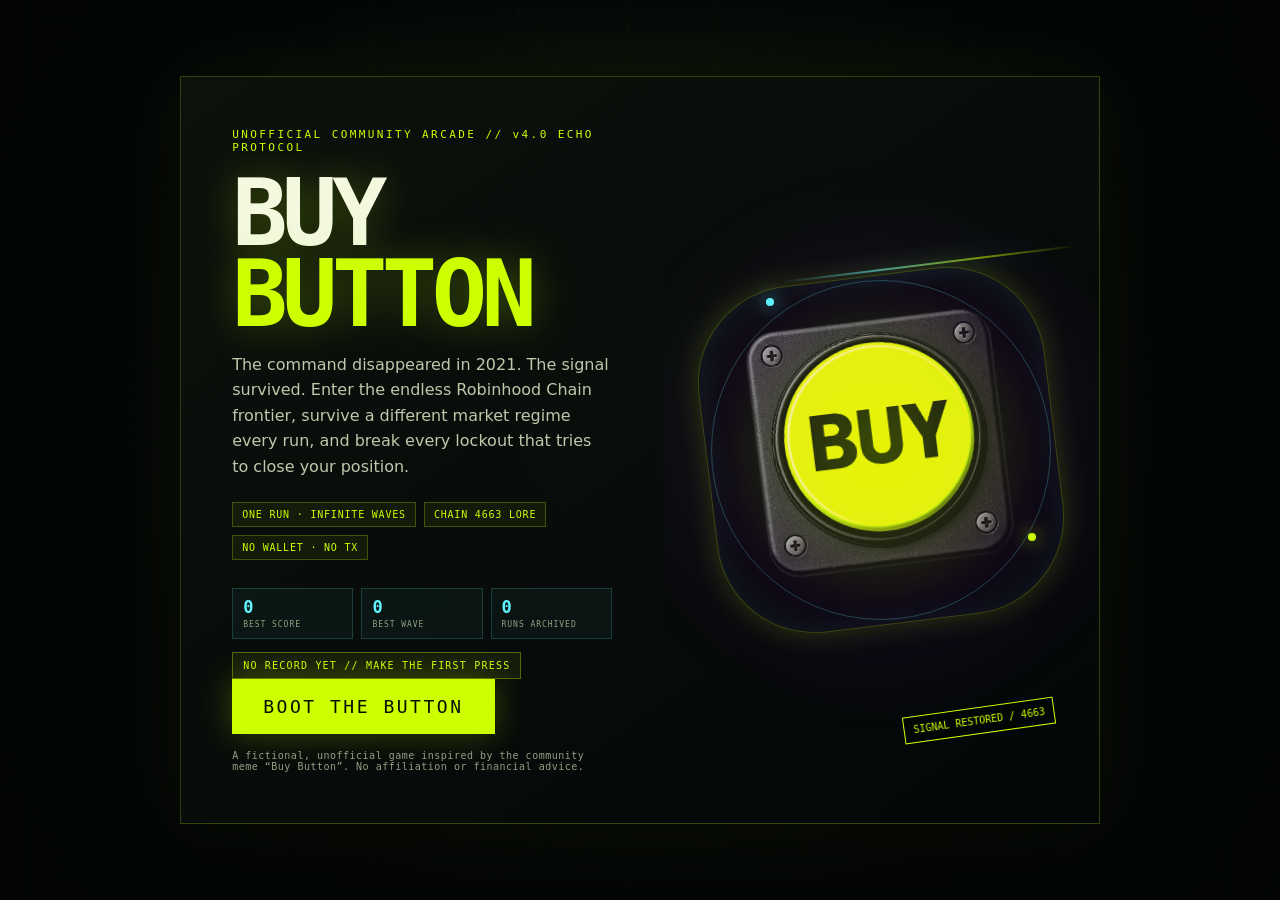
==== buy-button-v4.html @ 71e860ec "last" ====
<!doctype html>
<html lang="en">
<head>
  <meta charset="utf-8" />
  <meta name="viewport" content="width=device-width, initial-scale=1, maximum-scale=1, user-scalable=no, viewport-fit=cover" />
  <meta name="theme-color" content="#050607" />
  <meta name="description" content="BUY BUTTON // SIGNAL RUN — an unofficial browser arcade experience." />
  <meta property="og:title" content="BUY BUTTON // SIGNAL RUN" />
  <meta property="og:description" content="An unofficial neon arcade run through Chain 4663." />
  <meta property="og:image" content="./buy-button-hero.png" />
  <meta name="twitter:card" content="summary_large_image" />
  <link rel="icon" type="image/png" sizes="1024x1024" href="./buy-button-hero.png" />
  <link rel="apple-touch-icon" href="./buy-button-hero.png" />
  <title>BUY BUTTON // SIGNAL RUN v4</title>
  <style>
    :root {
      --acid: #ccff00;
      --acid-soft: #91b31b;
      --ink: #f3f8df;
      --muted: #91a083;
      --bg: #050607;
      --panel: rgba(9, 13, 11, .86);
      --line: rgba(204, 255, 0, .22);
      --hot: #ff426d;
      --cyan: #5ff4ff;
      --violet: #ad84ff;
    }
    * { box-sizing: border-box; }
    html, body { width: 100%; height: 100%; margin: 0; overflow: hidden; background: var(--bg); }
    html.unsupported, html.unsupported body { min-height: 100%; height: auto; overflow: auto; }
    body {
      color: var(--ink);
      font-family: ui-monospace, "Cascadia Mono", Consolas, monospace;
      touch-action: none;
      user-select: none;
      -webkit-user-select: none;
      -webkit-tap-highlight-color: transparent;
    }
    button { font: inherit; color: inherit; }
    canvas { position: fixed; inset: 0; width: 100%; height: 100%; display: block; }
    .layer { position: fixed; inset: 0; pointer-events: none; }
    .scanlines {
      z-index: 4;
      opacity: .11;
      background: repeating-linear-gradient(0deg, transparent 0 3px, rgba(255,255,255,.08) 4px, transparent 5px);
      mix-blend-mode: screen;
    }
    .vignette {
      z-index: 5;
      background: radial-gradient(circle at center, transparent 32%, rgba(0,0,0,.22) 70%, rgba(0,0,0,.74) 130%);
    }
    body.low-power .scanlines,
    body.low-power .vignette { display: none; }
    body.no-effects .scanlines { display: none; }

    #menu, #briefing, #gameover, #shop, #pause {
      position: fixed;
      inset: 0;
      z-index: 20;
      display: grid;
      place-items: center;
      padding: 24px;
      pointer-events: auto;
      background: radial-gradient(circle at 50% 44%, rgba(20,35,9,.18), rgba(3,5,6,.88) 66%);
      transition: opacity .26s ease, visibility .26s ease;
      overflow: auto;
      overscroll-behavior: contain;
      -webkit-overflow-scrolling: touch;
      scrollbar-width: thin;
    }
    #menu.hidden, #briefing.hidden, #gameover.hidden, #shop.hidden, #pause.hidden {
      opacity: 0;
      visibility: hidden;
      pointer-events: none;
    }
    .menu-card, .briefing-card, .gameover-card, .shop-card, .pause-card, .easter-card, .levelup-card {
      width: min(920px, 100%);
      border: 1px solid var(--line);
      background: linear-gradient(145deg, rgba(12,18,12,.94), rgba(4,7,8,.91));
      box-shadow: 0 30px 100px rgba(0,0,0,.62), 0 0 80px rgba(204,255,0,.08);
      background: linear-gradient(145deg, rgba(12,18,12,.97), rgba(4,7,8,.96));
      -webkit-backdrop-filter: blur(18px);
      backdrop-filter: blur(18px);
      touch-action: pan-y;
      overscroll-behavior: contain;
      -webkit-overflow-scrolling: touch;
    }
    .menu-card { min-height: 0; min-height: min(690px, 92vh); max-height: 92vh; display: grid; grid-template-columns: 1.05fr .95fr; align-items: center; overflow: auto; scrollbar-width: thin; }
    .menu-copy { padding: clamp(28px, 4vw, 54px); position: relative; z-index: 1; }
    .eyebrow { color: var(--acid); font-size: 11px; letter-spacing: .22em; }
    .menu-copy h1 {
      margin: 20px 0 12px;
      font-size: clamp(42px, 8vw, 92px);
      line-height: .88;
      letter-spacing: -.06em;
      text-shadow: 0 0 42px rgba(204,255,0,.28);
    }
    .menu-copy h1 span { color: var(--acid); }
    .menu-copy p { max-width: 530px; color: #bdc9ab; font-family: system-ui, sans-serif; line-height: 1.6; }
    .menu-meta { display: flex; flex-wrap: wrap; gap: 8px; margin: 22px 0 28px; }
    .chip { border: 1px solid rgba(204,255,0,.25); color: var(--acid); background: rgba(204,255,0,.06); padding: 6px 9px; font-size: 10px; letter-spacing: .08em; }
    .main-btn, .ghost-btn, .danger-btn, .upgrade-btn {
      appearance: none;
      border: 1px solid var(--acid);
      background: var(--acid);
      color: #071000;
      padding: 13px 20px;
      cursor: pointer;
      letter-spacing: .14em;
      text-transform: uppercase;
      transition: transform .15s ease, filter .15s ease, box-shadow .15s ease;
    }
    .main-btn { font-size: 18px; padding: 16px 30px; box-shadow: 0 0 32px rgba(204,255,0,.25); }
    .main-btn:hover, .upgrade-btn:hover { transform: translateY(-2px); filter: brightness(1.1); box-shadow: 0 0 40px rgba(204,255,0,.35); }
    .ghost-btn { color: var(--acid); background: transparent; }
    .ghost-btn:hover { background: rgba(204,255,0,.09); }
    .danger-btn { color: #150006; border-color: var(--hot); background: var(--hot); }
    .fineprint { margin-top: 16px; font-size: 10px; color: var(--muted); letter-spacing: .05em; }
    .record-strip {
      display: grid;
      grid-template-columns: repeat(3, minmax(0, 1fr));
      gap: 8px;
      margin: 18px 0 0;
      max-width: 560px;
    }
    .record-cell {
      border: 1px solid rgba(95,244,255,.18);
      background: rgba(95,244,255,.045);
      padding: 9px 10px;
      min-width: 0;
    }
    .record-cell b { display: block; color: var(--cyan); font-size: 17px; line-height: 1.1; }
    .record-cell span { display: block; color: var(--muted); font-size: 8px; letter-spacing: .12em; margin-top: 4px; }
    .record-badge {
      display: inline-flex;
      align-items: center;
      gap: 7px;
      margin-top: 13px;
      padding: 7px 10px;
      border: 1px solid rgba(204,255,0,.34);
      color: var(--acid);
      background: rgba(204,255,0,.07);
      font-size: 10px;
      letter-spacing: .12em;
    }
    .easter-archive-btn {
      display: none;
      margin-top: 12px;
      border-color: rgba(95,244,255,.58);
      color: var(--cyan);
      background: rgba(95,244,255,.055);
      box-shadow: 0 0 22px rgba(95,244,255,.09);
    }
    .easter-archive-btn.show { display: inline-flex; }
    .easter-archive-btn:hover { border-color: var(--acid); color: var(--acid); background: rgba(204,255,0,.08); }
    .menu-art { position: relative; min-height: 100%; display: grid; place-items: center; overflow: hidden; }
    .menu-art::before {
      content: "";
      position: absolute;
      width: 560px; height: 560px; border-radius: 50%;
      background: radial-gradient(circle, rgba(204,255,0,.26), rgba(87,11,126,.12) 40%, transparent 70%);
      filter: blur(8px);
      animation: breathe 4s ease-in-out infinite alternate;
    }
    .menu-art img {
      position: relative;
      width: min(78%, 430px);
      opacity: .94;
      mix-blend-mode: screen;
      filter: saturate(1.25) contrast(1.12) drop-shadow(0 30px 50px rgba(0,0,0,.8));
      transform: translate3d(var(--mx, 0px), var(--my, 0px), 0) rotateX(var(--rx, 0deg)) rotateY(var(--ry, 0deg)) rotate(-7deg);
      animation: float 5s ease-in-out infinite;
      will-change: transform, filter;
    }
    .menu-art::after {
      content: "";
      position: absolute;
      width: min(78%, 430px);
      aspect-ratio: 1;
      border-radius: 28%;
      border: 1px solid rgba(204,255,0,.24);
      box-shadow: 0 0 28px rgba(204,255,0,.18), inset 0 0 32px rgba(95,244,255,.08);
      transform: rotate(-7deg) scale(1.02);
      animation: platePulse 3.8s ease-in-out infinite;
      pointer-events: none;
    }
    .menu-art.image-fallback img { display: none; }
    .menu-art.image-fallback::before {
      content: "BUY";
      display: grid;
      place-items: center;
      width: min(58%, 320px);
      height: min(58%, 320px);
      border: 12px solid #171b17;
      border-radius: 50%;
      background: var(--acid);
      color: #071000;
      font: 900 clamp(34px, 7vw, 76px)/1 ui-monospace, monospace;
      letter-spacing: -.08em;
      text-shadow: none;
      box-shadow: 0 0 0 9px #050607, 0 0 0 11px rgba(95,244,255,.42), 0 24px 50px rgba(0,0,0,.7), 0 0 56px rgba(204,255,0,.32);
      z-index: 1;
    }
    .art-scan {
      position: absolute;
      width: min(92%, 500px);
      height: 2px;
      background: linear-gradient(90deg, transparent, rgba(95,244,255,0), rgba(95,244,255,.9), rgba(204,255,0,.85), transparent);
      filter: blur(.2px) drop-shadow(0 0 12px rgba(95,244,255,.8));
      opacity: .65;
      transform: translateY(-180px) rotate(-7deg);
      animation: scanSweep 4.8s ease-in-out infinite;
      pointer-events: none;
    }
    .orbit { position: absolute; width: 78%; aspect-ratio: 1; border: 1px solid rgba(95,244,255,.24); border-radius: 50%; animation: spin 18s linear infinite; }
    .orbit::before, .orbit::after { content: ""; position: absolute; width: 8px; height: 8px; border-radius: 50%; background: var(--cyan); box-shadow: 0 0 18px var(--cyan); }
    .orbit::before { top: 5%; left: 16%; } .orbit::after { right: 4%; bottom: 23%; background: var(--acid); box-shadow: 0 0 18px var(--acid); }
    .art-stamp { position: absolute; bottom: 12%; right: 10%; border: 1px solid var(--acid); color: var(--acid); padding: 7px 9px; font-size: 10px; transform: rotate(-8deg); background: rgba(2,5,4,.82); }

    .briefing-card, .gameover-card, .pause-card { width: min(670px, 100%); padding: clamp(26px, 5vw, 54px); }
    .briefing-card h2, .gameover-card h2, .shop-card h2, .pause-card h2 { margin: 12px 0 14px; font-size: clamp(27px, 5vw, 52px); line-height: 1; }
    .briefing-card p, .gameover-card p { color: #c2cdb4; font-family: system-ui, sans-serif; line-height: 1.65; }
    .briefing-log { border-left: 2px solid var(--acid); padding: 12px 16px; margin: 22px 0; color: #e8f8c6; background: rgba(204,255,0,.045); font-size: 13px; line-height: 1.7; }
    .briefing-actions { display: flex; gap: 10px; flex-wrap: wrap; margin-top: 24px; }

    #ui { z-index: 10; pointer-events: none; display: none; }
    #ui.show { display: block; }
    .top-hud { position: absolute; inset: 16px 18px auto; display: grid; grid-template-columns: 1fr auto 1fr; align-items: start; gap: 14px; }
    .hud-box { border: 1px solid rgba(204,255,0,.2); background: rgba(4,8,7,.78); padding: 10px 12px; -webkit-backdrop-filter: blur(10px); backdrop-filter: blur(10px); }
    .hud-left { min-width: 190px; }
    .hud-label { color: var(--muted); font-size: 9px; letter-spacing: .16em; }
    .hud-value { color: var(--acid); font-size: 16px; margin-top: 3px; }
    .health-track, .energy-track { height: 7px; margin-top: 7px; background: rgba(255,255,255,.08); overflow: hidden; }
    .health-fill { height: 100%; background: linear-gradient(90deg, var(--hot), var(--acid)); box-shadow: 0 0 14px var(--acid); transition: width .15s ease; }
    .energy-fill { height: 100%; background: linear-gradient(90deg, var(--violet), var(--cyan)); box-shadow: 0 0 14px var(--cyan); transition: width .15s ease; }
    .wave-box { text-align: center; min-width: 190px; }
    .wave-num { color: var(--acid); font-size: 26px; line-height: 1; }
    .wave-name { color: #c4d1b4; font-size: 9px; letter-spacing: .12em; margin-top: 5px; }
    .run-mutator { color: var(--cyan); font-size: 8px; letter-spacing: .12em; margin-top: 7px; min-height: 12px; }
    .boss-hud {
      position: absolute;
      left: 50%;
      top: 104px;
      transform: translateX(-50%);
      width: min(620px, 72vw);
      display: none;
      padding: 8px 12px;
      border: 1px solid rgba(255,66,109,.45);
      background: rgba(20,4,10,.72);
      box-shadow: 0 0 28px rgba(255,66,109,.16);
    }
    .boss-hud.show { display: block; }
    .boss-hud-line { display: flex; justify-content: space-between; gap: 12px; color: #ffd7df; font-size: 10px; letter-spacing: .12em; }
    .boss-hud-name { color: var(--hot); }
    .boss-track { height: 9px; margin-top: 6px; background: rgba(255,255,255,.1); overflow: hidden; }
    .boss-fill { height: 100%; width: 100%; background: linear-gradient(90deg, #ff426d, #ffb35f); box-shadow: 0 0 15px rgba(255,66,109,.7); transition: width .12s ease; }
    .hud-right { justify-self: end; min-width: 150px; text-align: left; direction: ltr; }
    .hud-right .hud-value { color: var(--cyan); }
    .bottom-hud { position: absolute; left: 18px; right: 18px; bottom: 16px; display: grid; grid-template-columns: minmax(0,1fr) auto auto minmax(0,1fr); gap: 10px; align-items: end; }
    .weapon-bar { display: flex; gap: 8px; flex-wrap: wrap; pointer-events: auto; }
    .weapon-btn, .ability-btn { min-width: 106px; padding: 9px 10px; border: 1px solid rgba(204,255,0,.23); background: rgba(4,8,7,.78); color: #c3d0b3; cursor: pointer; text-align: left; }
    .weapon-btn.active { border-color: var(--acid); color: var(--acid); box-shadow: 0 0 18px rgba(204,255,0,.14); }
    .weapon-btn small, .ability-btn small { display: block; margin-top: 4px; color: var(--muted); font-size: 9px; }
    .weapon-btn.active small { color: #d4eaa4; }
    .center-readout { text-align: center; min-width: 190px; }
    .combo { color: var(--hot); font-size: 15px; letter-spacing: .1em; min-height: 22px; }
    .objective { color: var(--muted); font-size: 10px; letter-spacing: .08em; }
    .ability-bar { display: flex; gap: 8px; justify-content: flex-end; pointer-events: auto; }
    .ability-btn { min-width: 120px; color: var(--cyan); border-color: rgba(95,244,255,.25); }
    .ability-btn.ready { box-shadow: 0 0 18px rgba(95,244,255,.16); }
    .ability-btn.cooling { opacity: .53; }
    .toast { position: absolute; left: 50%; top: 25%; transform: translateX(-50%); color: var(--acid); font-size: 14px; letter-spacing: .12em; text-shadow: 0 0 16px var(--acid); opacity: 0; transition: opacity .2s, transform .2s; white-space: nowrap; }
    .toast.show { opacity: 1; transform: translate(-50%, -8px); }
    .story-banner { position: absolute; left: 50%; bottom: 28%; transform: translateX(-50%); width: min(720px, 88vw); text-align: center; pointer-events: none; opacity: 0; transition: opacity .35s ease; }
    .story-banner.show { opacity: 1; }
    .story-banner .line { display: inline-block; padding: 8px 14px; border: 1px solid rgba(204,255,0,.28); background: rgba(3,7,6,.78); color: #e6f6c4; font-size: 12px; line-height: 1.5; }
    .combat-readout { color: var(--cyan); font-size: 9px; letter-spacing: .08em; min-height: 14px; }
    .egg-power-readout { color: #fff7c2; font-size: 8px; letter-spacing: .08em; min-height: 12px; text-shadow: 0 0 12px rgba(255,247,194,.35); }
    .egg-power-btn { display: none; margin: 5px auto 0; min-width: 150px; padding: 6px 9px; font-size: 9px; }
    .egg-power-btn.show { display: inline-block; pointer-events: auto; }

    .shop-card { width: min(1120px, 100%); max-height: min(92vh, 900px); overflow: auto; padding: clamp(24px, 5vw, 44px); }
    .shop-head { display: flex; justify-content: space-between; align-items: end; gap: 14px; margin-bottom: 22px; }
    .shop-head p { max-width: 480px; margin: 0; color: var(--muted); font-family: system-ui, sans-serif; font-size: 13px; }
    .shop-coins { color: var(--acid); font-size: 18px; white-space: nowrap; }
    .upgrade-grid { display: grid; grid-template-columns: repeat(4, 1fr); gap: 12px; }
    .weapon-lab-head { margin: 28px 0 12px; color: var(--cyan); font-size: 11px; letter-spacing: .16em; }
    .weapon-upgrade-grid { grid-template-columns: repeat(4, 1fr); }
    .weapon-upgrade-grid .upgrade-card { min-height: 205px; }
    .weapon-upgrade-grid .upgrade-card.is-equipped { border-color: rgba(204,255,0,.62); box-shadow: 0 0 24px rgba(204,255,0,.1); }
    .upgrade-card { display: flex; flex-direction: column; min-height: 235px; padding: 17px; border: 1px solid rgba(204,255,0,.18); background: linear-gradient(145deg, rgba(204,255,0,.06), rgba(95,244,255,.025)); position: relative; overflow: hidden; }
    .upgrade-card::after { content: ""; position: absolute; inset: auto -28px -46px auto; width: 120px; height: 120px; border: 1px solid rgba(95,244,255,.16); border-radius: 50%; box-shadow: 0 0 28px rgba(95,244,255,.08); pointer-events: none; }
    .upgrade-card h3 { margin: 8px 0 5px; font-size: 16px; color: var(--acid); }
    .upgrade-card p { flex: 1; margin: 0 0 16px; color: #b8c8b0; font-family: system-ui, sans-serif; font-size: 12px; line-height: 1.5; }
    .upgrade-btn { width: 100%; padding: 10px; font-size: 11px; }
    .upgrade-btn[disabled] { opacity: .35; cursor: not-allowed; filter: grayscale(1); }
    .upgrade-topline { display: flex; align-items: center; justify-content: space-between; gap: 8px; }
    .upgrade-level { color: var(--cyan); font-size: 9px; letter-spacing: .1em; }
    .upgrade-meter { height: 4px; margin: 5px 0 10px; background: rgba(255,255,255,.08); }
    .upgrade-meter i { display: block; height: 100%; background: linear-gradient(90deg, var(--cyan), var(--acid)); box-shadow: 0 0 10px rgba(204,255,0,.45); }
    .shop-actions { display: flex; justify-content: space-between; align-items: center; gap: 12px; margin-top: 18px; }
    .shop-actions .main-btn { font-size: 12px; padding: 12px 18px; }
    .shop-foot { margin-top: 18px; color: var(--muted); font-size: 10px; line-height: 1.5; }
    .gameover-card { text-align: center; }
    .gameover-card h2 { color: var(--hot); text-shadow: 0 0 25px rgba(255,66,109,.5); }
    .run-stats { display: grid; grid-template-columns: repeat(4, 1fr); gap: 8px; margin: 22px 0; }
    .run-stat { border: 1px solid rgba(255,255,255,.1); padding: 12px 8px; background: rgba(255,255,255,.025); }
    .run-stat b { display: block; color: var(--acid); font-size: 24px; }
    .run-stat span { color: var(--muted); font-size: 9px; letter-spacing: .1em; }
    .new-record { color: var(--acid); font-size: 13px; letter-spacing: .14em; min-height: 20px; text-shadow: 0 0 18px rgba(204,255,0,.7); }
    .previous-record { color: var(--muted); font-size: 10px; margin-top: 8px; }
    #levelup { position: fixed; inset: 0; z-index: 25; display: grid; place-items: center; padding: 24px; pointer-events: auto; background: radial-gradient(circle at 50% 44%, rgba(35,58,10,.38), rgba(3,5,6,.9) 70%); transition: opacity .2s ease, visibility .2s ease; overflow: auto; overscroll-behavior: contain; -webkit-overflow-scrolling: touch; scrollbar-width: thin; }
    #levelup.hidden { opacity: 0; visibility: hidden; pointer-events: none; }
    .levelup-card { width: min(940px, 100%); padding: clamp(24px, 5vw, 46px); border: 1px solid rgba(204,255,0,.42); background: linear-gradient(145deg, rgba(12,20,10,.97), rgba(4,7,8,.96)); box-shadow: 0 0 80px rgba(204,255,0,.16), 0 30px 100px rgba(0,0,0,.72); }
    .levelup-card h2 { margin: 10px 0 6px; font-size: clamp(28px, 5vw, 52px); line-height: 1; color: var(--acid); }
    .levelup-card p { margin: 0; color: #c8d7bd; font-family: system-ui, sans-serif; }
    .levelup-grid { display: grid; grid-template-columns: repeat(3, 1fr); gap: 12px; margin-top: 22px; }
    .level-choice { min-height: 190px; padding: 16px; border: 1px solid rgba(95,244,255,.28); background: rgba(95,244,255,.05); text-align: left; cursor: pointer; transition: transform .15s ease, border-color .15s ease, background .15s ease; }
    .level-choice:hover, .level-choice:focus-visible { transform: translateY(-4px); border-color: var(--acid); background: rgba(204,255,0,.1); outline: none; }
    .level-choice b { display: block; color: var(--cyan); font-size: 18px; margin: 8px 0 6px; }
    .level-choice span { display: block; color: #c3d1bc; font-family: system-ui, sans-serif; font-size: 12px; line-height: 1.5; }
    .level-choice small { color: var(--acid-soft); font-size: 9px; letter-spacing: .1em; }
    .run-progress { color: var(--cyan); font-size: 10px; letter-spacing: .1em; margin-top: 11px; }
    .hud-toggle { justify-self: center; pointer-events: auto; min-width: 112px; padding: 8px 10px; border: 1px solid rgba(95,244,255,.25); background: rgba(4,8,7,.78); color: var(--cyan); cursor: pointer; font-size: 10px; letter-spacing: .08em; }
    .hud-toggle.on { border-color: var(--acid); color: var(--acid); box-shadow: 0 0 18px rgba(204,255,0,.14); }
    .pause-card { width: min(760px, 100%); max-height: min(92vh, 900px); overflow: auto; text-align: center; }
    .pause-card p { color: var(--muted); font-family: system-ui, sans-serif; }
    .pause-actions { display: flex; justify-content: center; gap: 10px; flex-wrap: wrap; margin-top: 18px; }
    .settings-panel {
      margin-top: 22px;
      padding: 16px;
      border: 1px solid rgba(95,244,255,.2);
      background: rgba(95,244,255,.035);
      text-align: left;
    }
    .settings-head { display: flex; justify-content: space-between; align-items: center; gap: 12px; margin-bottom: 10px; }
    .settings-head b { color: var(--cyan); font-size: 11px; letter-spacing: .14em; }
    .settings-head span { color: var(--muted); font-size: 9px; letter-spacing: .08em; }
    .settings-grid { display: grid; grid-template-columns: repeat(2, minmax(0, 1fr)); gap: 9px 12px; }
    .setting-row {
      display: grid;
      grid-template-columns: minmax(0,1fr) auto;
      align-items: center;
      gap: 10px;
      min-height: 42px;
      padding: 9px 10px;
      border: 1px solid rgba(255,255,255,.08);
      background: rgba(3,7,6,.48);
    }
    .setting-copy { min-width: 0; }
    .setting-copy b { display: block; color: #dce9ce; font-size: 10px; letter-spacing: .08em; }
    .setting-copy span { display: block; margin-top: 4px; color: var(--muted); font: 10px/1.35 system-ui, sans-serif; }
    .setting-control { display: flex; align-items: center; gap: 7px; color: var(--acid); font-size: 10px; white-space: nowrap; }
    .setting-control input[type="range"] { width: 118px; accent-color: var(--acid); }
    .setting-control input[type="checkbox"] { width: 18px; height: 18px; accent-color: var(--acid); }
    .setting-control output { min-width: 36px; text-align: right; color: var(--cyan); }
    .settings-note { margin-top: 12px; color: var(--muted); font-size: 9px; line-height: 1.5; }
    .pause-card .main-btn { margin-top: 18px; }
    .lock-status {
      position: absolute;
      left: 50%;
      top: 102px;
      transform: translateX(-50%);
      padding: 6px 10px;
      border: 1px solid rgba(204,255,0,.2);
      background: rgba(2,5,4,.72);
      color: var(--acid);
      font-size: 9px;
      letter-spacing: .12em;
      pointer-events: auto;
      cursor: pointer;
      font: inherit;
      transition: border-color .15s ease, background .15s ease, transform .15s ease;
    }
    .lock-status:hover, .lock-status:focus-visible { background: rgba(204,255,0,.1); transform: translateX(-50%) translateY(-2px); outline: none; }
    .pause-hud-btn {
      position: absolute;
      top: 104px;
      right: 18px;
      z-index: 2;
      min-width: 42px;
      height: 34px;
      border: 1px solid rgba(95,244,255,.28);
      background: rgba(4,8,7,.78);
      color: var(--cyan);
      cursor: pointer;
      font-weight: 900;
      letter-spacing: .12em;
      pointer-events: auto;
    }
    .pause-hud-btn:hover, .pause-hud-btn:focus-visible { border-color: var(--acid); color: var(--acid); outline: none; }
    .combat-flash {
      position: absolute;
      left: 50%;
      top: 19%;
      transform: translate(-50%, -50%) scale(.92);
      color: #fff7c2;
      font-size: clamp(18px, 3vw, 30px);
      font-weight: 900;
      letter-spacing: .16em;
      text-shadow: 0 0 18px var(--acid), 0 0 38px var(--hot);
      opacity: 0;
      pointer-events: none;
      transition: opacity .12s ease, transform .18s ease;
      white-space: nowrap;
    }
    .combat-flash.show { opacity: 1; transform: translate(-50%, -50%) scale(1); }

    #easterEggs {
      position: fixed;
      inset: 0;
      z-index: 32;
      display: grid;
      place-items: center;
      padding: 24px;
      pointer-events: auto;
      background: radial-gradient(circle at 50% 42%, rgba(10,42,48,.32), rgba(2,5,6,.94) 72%);
      transition: opacity .22s ease, visibility .22s ease;
      overflow: auto;
      overscroll-behavior: contain;
      -webkit-overflow-scrolling: touch;
      scrollbar-width: thin;
    }
    #easterEggs.hidden { opacity: 0; visibility: hidden; pointer-events: none; }
    .easter-card {
      width: min(980px, 100%);
      max-height: min(92vh, 820px);
      overflow: auto;
      padding: clamp(24px, 5vw, 44px);
      border: 1px solid rgba(95,244,255,.32);
      background: linear-gradient(145deg, rgba(7,20,20,.97), rgba(3,7,8,.96));
      box-shadow: 0 0 90px rgba(95,244,255,.12), 0 30px 100px rgba(0,0,0,.78);
    }
    .easter-head {
      display: flex;
      align-items: end;
      justify-content: space-between;
      gap: 16px;
      margin-bottom: 22px;
    }
    .easter-head h2 { margin: 9px 0 7px; color: var(--cyan); font-size: clamp(27px, 5vw, 52px); line-height: .95; }
    .easter-head p { max-width: 610px; margin: 0; color: #c1d3cf; font-family: system-ui, sans-serif; line-height: 1.55; }
    .easter-count { color: var(--acid); font-size: 13px; letter-spacing: .14em; white-space: nowrap; }
    .easter-grid { display: grid; grid-template-columns: repeat(4, minmax(0, 1fr)); gap: 11px; }
    .egg-entry {
      min-height: 190px;
      padding: 14px;
      border: 1px solid rgba(95,244,255,.2);
      background: linear-gradient(145deg, rgba(95,244,255,.055), rgba(3,8,8,.72));
      position: relative;
      overflow: hidden;
    }
    .egg-entry::after {
      content: "";
      position: absolute;
      width: 92px;
      height: 92px;
      right: -35px;
      bottom: -42px;
      border: 1px solid currentColor;
      border-radius: 50%;
      opacity: .18;
    }
    .egg-entry.found { border-color: rgba(204,255,0,.42); box-shadow: 0 0 24px rgba(204,255,0,.1); }
    .egg-entry.locked { filter: saturate(.45); opacity: .66; }
    .egg-topline { display: flex; align-items: center; justify-content: space-between; gap: 8px; }
    .egg-glyph {
      display: grid;
      place-items: center;
      width: 30px;
      height: 30px;
      border: 1px solid currentColor;
      color: var(--egg-color, var(--cyan));
      font-size: 9px;
      font-weight: 900;
      transform: rotate(45deg);
      box-shadow: 0 0 14px rgba(95,244,255,.14);
    }
    .egg-glyph span { transform: rotate(-45deg); }
    .egg-status { color: var(--egg-color, var(--acid)); font-size: 8px; letter-spacing: .12em; }
    .egg-entry h3 { margin: 17px 0 6px; color: var(--egg-color, var(--cyan)); font-size: 13px; letter-spacing: .06em; }
    .egg-entry p { min-height: 52px; margin: 0; color: #b8c9c3; font: 11px/1.45 system-ui, sans-serif; }
    .egg-clue { display: block; margin-top: 13px; color: var(--muted); font-size: 9px; line-height: 1.4; letter-spacing: .04em; }
    .easter-foot { display: flex; justify-content: space-between; align-items: center; gap: 12px; margin-top: 20px; color: var(--muted); font-size: 9px; line-height: 1.45; }
    .easter-foot span { max-width: 680px; }

    #mobile { position: absolute; inset: 0; pointer-events: none; }
    #stick, #stick-knob { position: absolute; display: none; border-radius: 50%; pointer-events: none; }
    #stick { width: 128px; height: 128px; border: 1px solid rgba(204,255,0,.3); background: rgba(204,255,0,.05); }
    #stick-knob { width: 52px; height: 52px; background: rgba(204,255,0,.75); box-shadow: 0 0 18px var(--acid); }
    .mobile-hint { display: none; }
    .support-notice {
      position: fixed;
      inset: 0;
      z-index: 100;
      display: grid;
      place-items: center;
      padding: 24px;
      background: #050607;
      color: var(--ink);
      text-align: center;
      font-family: system-ui, sans-serif;
    }
    .support-notice.hidden { display: none; }
    .support-notice-card {
      width: min(620px, 100%);
      padding: 30px;
      border: 1px solid rgba(204,255,0,.35);
      background: linear-gradient(145deg, rgba(12,18,12,.98), rgba(4,7,8,.98));
      box-shadow: 0 24px 80px rgba(0,0,0,.7);
    }
    .support-notice-card h1 { margin: 0 0 12px; color: var(--acid); font: 800 clamp(22px, 4vw, 38px)/1.1 ui-monospace, monospace; letter-spacing: .04em; }
    .support-notice-card p { margin: 0; color: #c5d2bd; line-height: 1.6; }
    .orientation-prompt {
      position: fixed;
      inset: 0;
      z-index: 80;
      display: none;
      place-items: center;
      padding: 18px;
      background:
        radial-gradient(circle at 50% 42%, rgba(24, 46, 12, .28), rgba(3, 5, 6, .96) 72%),
        rgba(3, 5, 6, .92);
      color: var(--ink);
      text-align: center;
      pointer-events: auto;
      touch-action: manipulation;
    }
    .orientation-prompt.show { display: grid; }
    .orientation-card {
      width: min(430px, 100%);
      padding: clamp(22px, 7vw, 38px);
      border: 1px solid rgba(204,255,0,.42);
      background: linear-gradient(145deg, rgba(12,18,12,.98), rgba(4,7,8,.98));
      box-shadow: 0 24px 90px rgba(0,0,0,.76), 0 0 48px rgba(204,255,0,.11);
    }
    .orientation-icon {
      width: 74px;
      height: 48px;
      margin: 0 auto 20px;
      border: 2px solid var(--acid);
      border-radius: 8px;
      color: var(--acid);
      display: grid;
      place-items: center;
      font-size: 22px;
      line-height: 1;
      box-shadow: 0 0 24px rgba(204,255,0,.18);
      animation: orientationPulse 1.35s ease-in-out infinite alternate;
    }
    .orientation-card h2 {
      margin: 10px 0 10px;
      color: var(--acid);
      font-size: clamp(24px, 8vw, 42px);
      letter-spacing: .04em;
      line-height: .95;
    }
    .orientation-card p {
      margin: 0 auto 22px;
      max-width: 34em;
      color: #c5d2bd;
      font: 14px/1.55 system-ui, sans-serif;
    }
    .orientation-card .main-btn {
      max-width: 100%;
      font-size: 12px;
      padding: 13px 15px;
    }
    @keyframes orientationPulse {
      from { transform: rotate(0deg) scale(.94); opacity: .72; }
      to { transform: rotate(90deg) scale(1.04); opacity: 1; }
    }
    @media (min-width: 901px) {
      .orientation-prompt { display: none !important; }
    }
    @media (orientation: landscape) {
      .orientation-prompt.show { display: none; }
    }
    @supports (color: color-mix(in srgb, red, transparent)) {
      .egg-entry.found { border-color: color-mix(in srgb, var(--egg-color, var(--acid)) 58%, transparent); box-shadow: 0 0 24px color-mix(in srgb, var(--egg-color, var(--acid)) 14%, transparent); }
      .egg-glyph { box-shadow: 0 0 14px color-mix(in srgb, var(--egg-color, var(--cyan)) 28%, transparent); }
    }
    @supports (height: 100dvh) {
      #menu, #briefing, #gameover, #shop, #pause, #easterEggs, #levelup { min-height: 100dvh; }
    }

    @keyframes pulse { from { opacity: .65; } to { opacity: 1; } }
    @keyframes breathe { from { transform: scale(.9); opacity: .72; } to { transform: scale(1.1); opacity: 1; } }
    @keyframes float {
      0%,100% { transform: translate3d(var(--mx, 0px), var(--my, 0px), 0) rotateX(var(--rx, 0deg)) rotateY(var(--ry, 0deg)) rotate(-7deg) translateY(0); }
      50% { transform: translate3d(var(--mx, 0px), calc(var(--my, 0px) - 11px), 0) rotateX(var(--rx, 0deg)) rotateY(var(--ry, 0deg)) rotate(-4deg); }
    }
    @keyframes spin { to { transform: rotate(360deg); } }
    @keyframes platePulse { 0%,100% { opacity: .34; transform: rotate(-7deg) scale(1.01); } 50% { opacity: .78; transform: rotate(-5deg) scale(1.055); } }
    @keyframes scanSweep { 0%,100% { opacity: 0; transform: translateY(-180px) rotate(-7deg); } 18%,58% { opacity: .72; } 76% { opacity: 0; transform: translateY(180px) rotate(-7deg); } }
    @media (max-width: 820px), (pointer: coarse) and (max-height: 600px), (max-width: 900px) and (max-height: 600px) {
      .menu-card { grid-template-columns: 1fr; min-height: auto; }
      .menu-art { min-height: 250px; order: -1; }
      .menu-copy { padding-top: 22px; }
      .menu-art img { width: min(58%, 260px); }
      .top-hud { grid-template-columns: 1fr auto; }
      .wave-box { justify-self: end; }
      .hud-right { display: none; }
       .bottom-hud { grid-template-columns: 1fr; gap: 7px; }
      .center-readout { order: -1; min-width: 0; }
      .weapon-bar, .ability-bar { justify-content: center; }
      .weapon-btn, .ability-btn { min-width: 0; flex: 1 1 29%; }
      .upgrade-grid { grid-template-columns: repeat(2, 1fr); }
       .weapon-upgrade-grid { grid-template-columns: repeat(2, 1fr); }
       .upgrade-card { min-height: 150px; }
       .levelup-grid { grid-template-columns: 1fr; }
      .record-strip { grid-template-columns: 1fr; }
      .settings-grid { grid-template-columns: 1fr; }
       .easter-grid { grid-template-columns: repeat(2, minmax(0, 1fr)); }
       .mobile-hint { display: block; color: var(--muted); font-size: 10px; margin-top: 10px; }
       .pause-hud-btn { top: 112px; right: 10px; }
       .lock-status {
         top: clamp(132px, 17vh, 160px);
         max-width: 58vw;
         overflow: hidden;
         text-overflow: ellipsis;
         white-space: nowrap;
       }
       .boss-hud { top: clamp(168px, 21vh, 210px); width: min(92vw, 620px); }
       .combat-flash { top: clamp(205px, 28vh, 280px); }
       .story-banner { bottom: 42%; width: 94vw; }
       .story-banner .line { display: block; max-width: 100%; white-space: normal; font-size: 10px; }
       .combat-flash { max-width: 92vw; white-space: normal; text-align: center; line-height: 1.25; }
    }
    @media (max-width: 470px) {
      .top-hud { inset: 10px 10px auto; }
      .bottom-hud { left: 10px; right: 10px; bottom: 9px; }
      .hud-left { min-width: 0; }
       .weapon-btn, .ability-btn { font-size: 10px; padding: 8px 7px; }
       .weapon-btn small, .ability-btn small { font-size: 8px; }
       .toast { font-size: 11px; top: 20%; }
       .upgrade-grid { grid-template-columns: 1fr; }
       .weapon-upgrade-grid { grid-template-columns: 1fr; }
       .run-stats { grid-template-columns: repeat(2, 1fr); }
       .easter-grid { grid-template-columns: 1fr; }
    }
    /* Compact touch layout: keep the playfield open on phones without
       sacrificing usable tap targets.  The desktop HUD stays unchanged. */
    @media (max-width: 820px), (pointer: coarse) and (max-height: 600px), (max-width: 900px) and (max-height: 600px) {
      #menu, #briefing, #gameover, #shop, #pause, #easterEggs, #levelup {
        padding: 12px;
      }
      .menu-card {
        width: min(100%, 430px);
        max-height: calc(100dvh - 16px);
      }
      .menu-art {
        min-height: clamp(190px, 29vh, 225px);
      }
      .menu-art::before {
        width: 370px;
        height: 370px;
      }
      .menu-art img {
        width: min(54%, 220px);
      }
      .menu-art::after {
        width: min(64%, 238px);
      }
      .orbit {
        width: 70%;
      }
      .art-scan {
        width: 78%;
      }
      .art-stamp {
        right: 5%;
        bottom: 7%;
        padding: 5px 7px;
        font-size: 8px;
      }
      .menu-copy {
        padding: 16px 18px 20px;
        min-width: 0;
      }
      .eyebrow {
        font-size: 9px;
        letter-spacing: .14em;
        overflow-wrap: anywhere;
      }
      .menu-copy h1 {
        margin: 12px 0 9px;
        font-size: clamp(36px, 12vw, 58px);
      }
      .menu-copy p {
        font-size: 13px;
        line-height: 1.48;
      }
      .menu-meta {
        gap: 6px;
        margin: 14px 0 16px;
      }
      .chip {
        padding: 5px 7px;
        font-size: 8px;
        line-height: 1.25;
      }
      .record-strip {
        grid-template-columns: repeat(3, minmax(0, 1fr));
        gap: 6px;
        margin-top: 12px;
      }
      .record-cell {
        padding: 7px 6px;
      }
      .record-cell b {
        font-size: 14px;
      }
      .record-cell span {
        font-size: 7px;
        letter-spacing: .08em;
      }
      .record-badge {
        margin-top: 9px;
        padding: 5px 7px;
        font-size: 8px;
        letter-spacing: .08em;
      }
      .menu-copy #startBtn {
        width: 100%;
      }
      .main-btn {
        min-height: 42px;
        padding: 11px 15px;
        font-size: 14px;
      }
      .fineprint {
        margin-top: 10px;
        font-size: 9px;
        line-height: 1.35;
      }
      .briefing-card, .gameover-card, .pause-card, .levelup-card, .easter-card, .shop-card {
        padding: 18px;
      }
      .briefing-card h2, .gameover-card h2, .shop-card h2, .pause-card h2, .levelup-card h2, .easter-head h2 {
        margin: 9px 0 10px;
        font-size: clamp(25px, 8vw, 40px);
      }
      .briefing-card p, .gameover-card p, .shop-head p, .levelup-card p, .easter-head p {
        font-size: 13px;
        line-height: 1.48;
      }
      .briefing-log {
        margin: 14px 0;
        padding: 10px 12px;
        font-size: 11px;
        line-height: 1.5;
      }
      .briefing-actions {
        gap: 7px;
        margin-top: 16px;
      }
      .briefing-actions > * {
        flex: 1 1 130px;
      }
      .shop-head, .easter-head {
        align-items: start;
        flex-direction: column;
        gap: 7px;
        margin-bottom: 14px;
      }
      .shop-coins, .easter-count {
        font-size: 14px;
      }
      .upgrade-grid, .weapon-upgrade-grid, .levelup-grid {
        gap: 7px;
      }
      .upgrade-card, .weapon-upgrade-grid .upgrade-card {
        min-height: 0;
        padding: 12px;
      }
      .upgrade-card h3 {
        font-size: 14px;
      }
      .upgrade-card p {
        margin-bottom: 10px;
        font-size: 11px;
      }
      .shop-actions {
        align-items: stretch;
        flex-direction: column;
        gap: 8px;
      }
      .shop-actions .main-btn {
        width: 100%;
      }

      /* Combat HUD */
      #ui .top-hud {
        inset: 8px 8px auto;
        grid-template-columns: minmax(0, 1fr) auto;
        gap: 5px;
      }
      #ui .hud-box {
        padding: 6px 8px;
      }
      #ui .hud-left {
        min-width: 0;
      }
      #ui .hud-label {
        font-size: 7px;
        letter-spacing: .11em;
      }
      #ui .hud-value {
        font-size: 13px;
      }
      #ui .health-track, #ui .energy-track {
        height: 5px;
        margin-top: 4px;
      }
      #ui .wave-box {
        min-width: 0;
      }
      #ui .wave-num {
        font-size: 20px;
      }
      #ui .wave-name {
        margin-top: 3px;
        font-size: 7px;
        letter-spacing: .08em;
      }
      #ui .run-mutator {
        display: none;
      }
      #ui .hud-right {
        display: none;
      }
      #ui .lock-status {
        top: 88px;
        max-width: calc(100% - 88px);
        padding: 5px 8px;
        overflow: hidden;
        text-overflow: ellipsis;
        white-space: nowrap;
        font-size: 8px;
      }
      #ui .pause-hud-btn {
        top: 88px;
        right: 8px;
        min-width: 36px;
        width: 36px;
        height: 30px;
      }
      #ui .boss-hud {
        top: 124px;
        width: calc(100% - 24px);
        padding: 6px 8px;
      }
      #ui .boss-hud-line {
        font-size: 8px;
      }
      #ui .boss-track {
        height: 6px;
        margin-top: 4px;
      }
      #ui .bottom-hud {
        left: 8px;
        right: 8px;
        bottom: max(8px, env(safe-area-inset-bottom));
        grid-template-columns: 1fr;
        gap: 5px;
      }
      #ui .center-readout {
        order: -1;
        min-width: 0;
      }
      #ui .combo {
        min-height: 14px;
        font-size: 11px;
      }
      #ui .objective {
        font-size: 8px;
      }
      #ui .combat-readout,
      #ui #levelText {
        display: none;
      }
      #ui .egg-power-readout {
        min-height: 0;
        font-size: 7px;
      }
      #ui .weapon-bar {
        display: grid;
        grid-template-columns: repeat(4, minmax(0, 1fr));
        width: 100%;
        gap: 4px;
      }
      #ui .weapon-btn {
        min-width: 0;
        min-height: 38px;
        height: 38px;
        padding: 5px 3px;
        overflow: hidden;
        text-align: center;
        text-overflow: ellipsis;
        white-space: nowrap;
        font-size: 9px;
        line-height: 1;
        letter-spacing: .03em;
      }
      #ui .weapon-btn small,
      #ui .ability-btn small {
        display: none;
      }
      #ui .ability-bar {
        display: grid;
        grid-template-columns: repeat(3, minmax(0, 1fr));
        width: 100%;
        gap: 4px;
      }
      #ui .ability-btn {
        min-width: 0;
        min-height: 38px;
        height: 38px;
        padding: 5px 3px;
        overflow: hidden;
        text-align: center;
        text-overflow: ellipsis;
        white-space: nowrap;
        font-size: 8px;
        line-height: 1;
        letter-spacing: .02em;
      }
      #ui #autoFireBtn {
        position: absolute;
        top: -29px;
        right: 0;
        min-width: 0;
        width: auto;
        height: 24px;
        padding: 4px 7px;
        font-size: 8px;
        line-height: 1;
      }
      #ui .story-banner {
        bottom: 31%;
        width: calc(100% - 24px);
      }
      #ui .story-banner .line {
        padding: 6px 9px;
        font-size: 9px;
      }
      #ui .combat-flash {
        top: 27%;
        max-width: 90vw;
        font-size: clamp(14px, 4.8vw, 20px);
        letter-spacing: .1em;
      }
      #ui .toast {
        top: 18%;
        font-size: 10px;
      }
    }
    @media (max-width: 380px) {
      .menu-art {
        min-height: 155px;
      }
      .menu-art img {
        width: min(48%, 180px);
      }
      .menu-copy {
        padding: 10px 14px 12px;
      }
      .menu-copy h1 {
        margin: 8px 0 6px;
        font-size: 34px;
      }
      .menu-copy p {
        font-size: 11px;
        line-height: 1.32;
      }
      .menu-meta {
        gap: 4px;
        margin: 9px 0 10px;
      }
      .record-strip {
        margin-top: 8px;
      }
      .record-badge {
        margin-top: 6px;
      }
      .fineprint {
        font-size: 8px;
      }
      #ui .weapon-btn, #ui .ability-btn {
        min-height: 36px;
        height: 36px;
        font-size: 8px;
      }
      #ui .bottom-hud {
        gap: 4px;
      }
      .menu-copy {
        padding-left: 14px;
        padding-right: 14px;
      }
      .menu-copy p {
        font-size: 12px;
      }
    }
    @media (orientation: landscape) and (max-width: 900px), (min-aspect-ratio: 1/1) and (max-height: 600px) {
      /* In a phone held sideways, use the scarce vertical space for the
         call-to-action and the arena rather than the decorative hero art. */
      .menu-card {
        width: min(560px, 100%);
        height: calc(100vh - 16px);
        height: calc(100dvh - 16px);
        min-height: 0;
        grid-template-columns: 1fr;
      }
      .menu-art {
        display: none;
      }
      .menu-copy {
        padding: 15px 20px;
        overflow: auto;
      }
      .menu-copy h1 {
        margin: 8px 0 6px;
        font-size: 42px;
      }
      .menu-copy p {
        font-size: 12px;
        line-height: 1.35;
      }
      .menu-meta {
        margin: 10px 0 11px;
      }
      .record-strip {
        margin-top: 8px;
      }

      #ui .bottom-hud {
        grid-template-columns: minmax(0, 1fr) minmax(0, 270px);
        gap: 5px;
      }
      #ui .center-readout {
        display: none;
      }
      #ui .weapon-bar {
        grid-column: 1;
        grid-row: 1;
        display: flex;
        flex-wrap: nowrap;
        min-width: 0;
        overflow-x: auto;
        gap: 4px;
        touch-action: pan-x;
        overscroll-behavior-x: contain;
        -webkit-overflow-scrolling: touch;
        scrollbar-width: none;
      }
      #ui .weapon-bar::-webkit-scrollbar {
        display: none;
      }
      #ui .weapon-btn {
        flex: 0 0 72px;
        width: 72px;
        min-width: 0;
        min-height: 38px;
        height: 38px;
        padding: 5px 3px;
        overflow: hidden;
        text-align: center;
        text-overflow: ellipsis;
        white-space: nowrap;
        font-size: 9px;
        line-height: 1;
      }
      #ui .ability-bar {
        grid-column: 2;
        grid-row: 1;
        display: grid;
        grid-template-columns: repeat(3, minmax(0, 1fr));
        width: min(270px, 35vw);
        justify-self: end;
      }
      #ui .ability-btn {
        min-width: 0;
        min-height: 38px;
        height: 38px;
        padding: 5px 3px;
        overflow: hidden;
        text-align: center;
        text-overflow: ellipsis;
        white-space: nowrap;
        font-size: 8px;
        line-height: 1;
      }
      #ui .lock-status {
        left: auto;
        right: 52px;
        top: 88px;
        max-width: 180px;
        transform: none;
      }
      #ui .lock-status:hover,
      #ui .lock-status:focus-visible {
        transform: translateY(-2px);
      }
      #ui #autoFireBtn {
        top: -27px;
      }
      #ui .story-banner {
        bottom: 24%;
      }
    }
    @media (prefers-reduced-motion: reduce) {
      *, *::before, *::after { animation-duration: .01ms !important; transition-duration: .01ms !important; }
    }
  </style>
</head>
<body>
  <canvas id="game" aria-label="BUY BUTTON Signal Run game canvas"></canvas>
  <div id="supportNotice" class="support-notice hidden" role="alert">
    <div class="support-notice-card">
      <h1>CANVAS SUPPORT REQUIRED</h1>
      <p>This arcade build needs a current browser with HTML5 Canvas enabled. Update Chrome, Edge, Firefox, or Safari, then reopen this file.</p>
    </div>
  </div>
  <noscript>
    <div class="support-notice" role="alert">
      <div class="support-notice-card">
        <h1>JAVASCRIPT REQUIRED</h1>
        <p>Enable JavaScript in this browser, then reopen the game.</p>
      </div>
    </div>
  </noscript>
  <div class="layer scanlines" aria-hidden="true"></div>
  <div class="layer vignette" aria-hidden="true"></div>

  <section id="menu" aria-label="Main menu">
    <div class="menu-card">
      <div class="menu-copy">
        <div class="eyebrow">UNOFFICIAL COMMUNITY ARCADE // v4.0 ECHO PROTOCOL</div>
        <h1>BUY<br /><span>BUTTON</span></h1>
        <p>The command disappeared in 2021. The signal survived. Enter the endless Robinhood Chain frontier, survive a different market regime every run, and break every lockout that tries to close your position.</p>
        <div class="menu-meta">
          <span class="chip">ONE RUN · INFINITE WAVES</span>
          <span class="chip">CHAIN 4663 LORE</span>
          <span class="chip">NO WALLET · NO TX</span>
        </div>
        <div class="record-strip" aria-label="Saved records">
          <div class="record-cell"><b id="menuBestScore">0</b><span>BEST SCORE</span></div>
          <div class="record-cell"><b id="menuBestWave">0</b><span>BEST WAVE</span></div>
          <div class="record-cell"><b id="menuRuns">0</b><span>RUNS ARCHIVED</span></div>
        </div>
        <div class="record-badge" id="menuRecordBadge">NO RECORD YET // MAKE THE FIRST PRESS</div>
        <button class="ghost-btn easter-archive-btn" id="easterEggBtn" type="button">OPEN EASTER EGG ARCHIVE</button>
        <button class="main-btn" id="startBtn" type="button">BOOT THE BUTTON</button>
        <div class="fineprint">A fictional, unofficial game inspired by the community meme “Buy Button”. No affiliation or financial advice.</div>
      </div>
      <div class="menu-art" aria-hidden="true">
        <div class="orbit"></div>
        <img src="./buy-button-hero.png" alt="" />
        <div class="art-scan"></div>
        <div class="art-stamp">SIGNAL RESTORED / 4663</div>
      </div>
    </div>
  </section>

  <section id="briefing" class="hidden" aria-label="Mission briefing">
    <div class="briefing-card">
      <div class="eyebrow">ARCHIVE // 01.28.2021</div>
      <h2>THE BUTTON WENT DARK.</h2>
      <p>One frozen command became a legend. Years later, a green pulse wakes inside Chain 4663. It is not a promise of profit; it is a signal asking to be carried.</p>
      <div class="briefing-log">
        “Every gate is a rule someone forgot to question. Every wave is a chance to press back.”
        <br /><span style="color:var(--acid)">— SIGNAL LOG / UNKNOWN OPERATOR</span>
      </div>
      <div class="briefing-actions">
        <button class="main-btn" id="deployBtn" type="button">ENTER THE FRONTIER</button>
        <button class="ghost-btn" id="backBtn" type="button">BACK</button>
      </div>
      <div class="mobile-hint">Desktop: WASD / Space / Tab lock / X echo / Z route. Mobile: rotate sideways, drag the left side to move, hold the right side to fire, then tap the weapon and ability buttons below.</div>
    </div>
  </section>

  <section id="shop" class="hidden" aria-label="Upgrade terminal">
    <div class="shop-card">
      <div class="shop-head">
        <div>
          <div class="eyebrow">CLEARANCE TERMINAL // BETWEEN WAVES</div>
          <h2>REWIRE YOUR SIGNAL.</h2>
          <p>Spend recovered coins on tactical patches between waves. The frontier adapts; so do you.</p>
        </div>
        <div class="shop-coins"><span id="shopCoins">0</span> ◈</div>
      </div>
      <div class="upgrade-grid" id="upgradeGrid"></div>
      <div class="weapon-lab-head">WEAPON LAB // SPECIALIZED CALIBRATION</div>
      <div class="upgrade-grid weapon-upgrade-grid" id="weaponUpgradeGrid"></div>
      <div class="shop-actions">
        <div class="shop-foot">Every patch stacks. Buy as many as your recovered value allows, then press BUY to launch the next wave.</div>
        <button class="main-btn" id="continueBtn" type="button">PRESS BUY // NEXT WAVE</button>
      </div>
    </div>
  </section>

  <section id="levelup" class="hidden" aria-label="Level up choices">
    <div class="levelup-card">
      <div class="eyebrow">SIGNAL BREAKTHROUGH // LEVEL UP</div>
      <h2>CHOOSE YOUR EDGE.</h2>
      <p>The crowd noticed the streak. Pick one instant mutation; the choice is yours.</p>
      <div class="run-progress" id="levelProgress">LEVEL 1 // NEXT BREAKTHROUGH 100 XP</div>
      <div class="levelup-grid" id="levelupGrid"></div>
    </div>
  </section>

  <section id="easterEggs" class="hidden" aria-label="Easter egg archive">
    <div class="easter-card">
      <div class="easter-head">
        <div>
          <div class="eyebrow">HIDDEN LEDGER // COMMUNITY SIGNALS</div>
          <h2>THE EASTER EGG ARCHIVE.</h2>
          <p>Seven traces are hidden inside the run. Find them in the frontier, bring them back alive, and the archive will remember every press on this device.</p>
        </div>
        <div class="easter-count" id="easterCount">0 / 7 FOUND</div>
      </div>
      <div class="easter-grid" id="easterGrid"></div>
      <div class="easter-foot">
        <span>Unofficial fan fiction inspired by public community lore. No wallet, transaction, or financial action is involved.</span>
        <button class="ghost-btn" id="closeEasterBtn" type="button">BACK TO MENU</button>
      </div>
    </div>
  </section>

  <section id="pause" class="hidden" aria-label="Paused">
    <div class="pause-card">
      <div class="eyebrow">SIGNAL HOLD</div>
      <h2>PAUSED.</h2>
      <p>The Button is waiting. Nothing moves while the signal is on hold. Tune the run before you jump back in.</p>
      <div class="settings-panel" aria-label="Game settings">
        <div class="settings-head"><b>CONTROL CENTER</b><span id="settingsStatus">LIVE PROFILE</span></div>
        <div class="settings-grid">
          <label class="setting-row">
            <span class="setting-copy"><b>CAMERA ZOOM</b><span>Pull way back for the whole frontier or push in for impact.</span></span>
            <span class="setting-control"><input id="zoomRange" type="range" min="0.32" max="1.32" step="0.02" value="1" /><output id="zoomValue">100%</output></span>
          </label>
          <label class="setting-row">
            <span class="setting-copy"><b>MASTER VOLUME</b><span>All weapon, hit and menu signals.</span></span>
            <span class="setting-control"><input id="masterVolumeRange" type="range" min="0" max="1" step="0.05" value="0.7" /><output id="masterVolumeValue">70%</output></span>
          </label>
          <label class="setting-row">
            <span class="setting-copy"><b>MUSIC / AMBIENCE</b><span>Disabled for combat clarity. Only shots, buttons and blasts remain.</span></span>
            <span class="setting-control"><input id="musicVolumeRange" type="range" min="0" max="1" step="0.05" value="0" disabled /><output id="musicVolumeValue">OFF</output></span>
          </label>
          <label class="setting-row">
            <span class="setting-copy"><b>PERFORMANCE MODE</b><span>Reduce particles, stars and expensive glow for phones.</span></span>
            <span class="setting-control"><input id="performanceToggle" type="checkbox" /><output id="performanceValue">OFF</output></span>
          </label>
          <label class="setting-row">
            <span class="setting-copy"><b>SCREEN FX</b><span>Shake, flash and scanline drama.</span></span>
            <span class="setting-control"><input id="effectsToggle" type="checkbox" checked /><output id="effectsValue">ON</output></span>
          </label>
          <label class="setting-row">
            <span class="setting-copy"><b>HAPTIC FEEDBACK</b><span>Short mobile pulses for hits and ability casts.</span></span>
            <span class="setting-control"><input id="hapticsToggle" type="checkbox" checked /><output id="hapticsValue">ON</output></span>
          </label>
        </div>
        <div class="settings-note">Settings save automatically on this device. Press <b>F</b> to toggle auto-fire; press <b>+</b>/<b>-</b> to adjust zoom. <b>X</b> casts the selected Easter power; <b>Z</b> routes it.</div>
      </div>
      <div class="pause-actions">
        <button class="ghost-btn" id="resetSettingsBtn" type="button">RESET SETTINGS</button>
        <button class="danger-btn" id="menuBtn" type="button">EXIT TO MENU</button>
        <button class="main-btn" id="resumeBtn" type="button">RESUME RUN</button>
      </div>
    </div>
  </section>

  <section id="gameover" class="hidden" aria-label="Run complete">
      <div class="gameover-card">
        <div class="eyebrow">SIGNAL LOST // RUN ARCHIVE</div>
        <h2>LIQUIDATED.</h2>
        <p>You carried the signal farther than the last run. The Button can be pressed again.</p>
        <div class="new-record" id="recordResult"></div>
        <div class="run-stats">
          <div class="run-stat"><b id="finalWave">1</b><span>WAVE</span></div>
          <div class="run-stat"><b id="finalScore">0</b><span>SCORE</span></div>
          <div class="run-stat"><b id="finalCoins">0</b><span>COINS</span></div>
          <div class="run-stat"><b id="finalLevel">1</b><span>LEVEL</span></div>
        </div>
        <div class="previous-record" id="previousRecord"></div>
        <button class="danger-btn" id="restartBtn" type="button">BUY AGAIN</button>
    </div>
  </section>

  <section id="ui" aria-label="Game interface">
    <div class="top-hud">
      <div class="hud-box hud-left">
        <div class="hud-label">SIGNAL INTEGRITY</div>
        <div class="hud-value"><span id="hpText">100</span> / <span id="maxHpText">100</span></div>
        <div class="health-track"><div class="health-fill" id="hpFill"></div></div>
        <div class="hud-label" style="margin-top:7px">ENERGY</div>
        <div class="energy-track"><div class="energy-fill" id="energyFill"></div></div>
      </div>
      <div class="hud-box wave-box">
        <div class="hud-label">FRONTIER DEPTH</div>
        <div class="wave-num">WAVE <span id="waveText">1</span></div>
        <div class="wave-name" id="waveName">BOOT SECTOR</div>
        <div class="run-mutator" id="runMutatorText"></div>
      </div>
      <div class="hud-box hud-right">
        <div class="hud-label">RECOVERED VALUE</div>
        <div class="hud-value"><span id="coinText">0</span> ◈</div>
        <div class="hud-label" style="margin-top:7px">RUN SCORE <span id="scoreText">0</span></div>
      </div>
    </div>
    <div class="boss-hud" id="bossHud">
      <div class="boss-hud-line"><span class="boss-hud-name" id="bossNameText">BOSS</span><span id="bossPhaseText">PHASE 1</span></div>
      <div class="boss-track"><div class="boss-fill" id="bossFill"></div></div>
    </div>
    <div class="toast" id="toast" role="status" aria-live="polite"></div>
    <div class="story-banner" id="storyBanner"><span class="line" id="storyText"></span></div>
    <button class="lock-status" id="lockStatus" type="button">LOCK-ON // SMART TARGET</button>
    <div class="combat-flash" id="combatFlash" aria-live="polite"></div>
    <button class="pause-hud-btn" id="pauseBtn" type="button" aria-label="Pause game">Ⅱ</button>
      <div class="bottom-hud">
        <div class="weapon-bar" id="weaponBar"></div>
        <div class="center-readout">
          <div class="combo" id="comboText"></div>
          <div class="combat-readout" id="combatReadout"></div>
          <div class="egg-power-readout" id="eggPowerText"></div>
          <button class="hud-toggle egg-power-btn" id="eggPowerBtn" type="button" aria-keyshortcuts="X Z" title="X activates the selected power. Shift-click or Z changes the route.">ECHO // LOCKED</button>
          <div class="run-progress" id="levelText">LEVEL 1 // 0/100 XP</div>
          <div class="objective" id="objectiveText">KEEP THE SIGNAL ALIVE</div>
        </div>
        <button class="hud-toggle on" id="autoFireBtn" type="button">AUTO FIRE: ON</button>
        <div class="ability-bar" id="abilityBar"></div>
      </div>
  </section>

  <div id="mobile" aria-hidden="true">
    <div id="stick"></div><div id="stick-knob"></div>
  </div>
  <div id="orientationPrompt" class="orientation-prompt" role="dialog" aria-modal="true" aria-live="polite" aria-hidden="true">
    <div class="orientation-card">
      <div class="orientation-icon" aria-hidden="true">↔</div>
      <div class="eyebrow">MOBILE INPUT // LANDSCAPE REQUIRED</div>
      <h2>ROTATE TO PLAY.</h2>
      <p>Turn your phone sideways for a wider arena and room for both hands.</p>
      <button class="main-btn" id="orientationBtn" type="button">ROTATE + FULLSCREEN</button>
    </div>
  </div>

  <script>
    (() => {
      "use strict";

      const nowMs = () => {
        const perf = window.performance;
        return perf && typeof perf.now === "function" ? perf.now() : Date.now();
      };
      const raf = typeof window.requestAnimationFrame === "function"
        ? window.requestAnimationFrame.bind(window)
        : (callback) => window.setTimeout(() => callback(nowMs()), 16);
      const deferMicrotask = typeof window.queueMicrotask === "function"
        ? window.queueMicrotask.bind(window)
        : (callback) => typeof Promise === "function" ? Promise.resolve().then(callback) : window.setTimeout(callback, 0);
      const safeMatchMedia = (query) => typeof window.matchMedia === "function" && window.matchMedia(query).matches;
      const browserNavigator = window.navigator || {};
      const hardwareConcurrency = Number(browserNavigator.hardwareConcurrency) || 0;
      // Touch devices need a little more breathing room than a desktop
      // viewport: the compact HUD leaves more of the arena visible, while
      // the opening waves ease in instead of throwing a full-speed swarm at
      // the player immediately.
      const compactDevice = safeMatchMedia("(pointer: coarse)") || (
        safeMatchMedia("(max-width: 820px)") && safeMatchMedia("(hover: none)")
      ) || (("ontouchstart" in window) && (window.innerWidth || 0) <= 900) || (
        (window.innerWidth || 0) <= 900 && (window.innerHeight || 0) <= 600
      );
      const getKeyCode = (event) => {
        if (event && event.code) return event.code;
        const key = event && event.key;
        if (!key) return "";
        if (/^[1-7]$/.test(key)) return `Digit${key}`;
        if (/^[a-z]$/i.test(key)) return `Key${key.toUpperCase()}`;
        const aliases = {
          " ": "Space", Spacebar: "Space", Esc: "Escape",
          "+": "Equal", "=": "Equal", Add: "NumpadAdd",
          "-": "Minus", Subtract: "NumpadSubtract"
        };
        return aliases[key] || key;
      };
      const fromEntries = (entries) => {
        if (typeof Object.fromEntries === "function") return Object.fromEntries(entries);
        const result = {};
        for (const entry of entries) if (entry && entry.length >= 2) result[entry[0]] = entry[1];
        return result;
      };
      const readStorageEntries = (key) => {
        const entries = [];
        ["localStorage", "sessionStorage"].forEach((source) => {
          try {
            const storage = window[source];
            if (!storage || typeof storage.getItem !== "function") return;
            const raw = storage.getItem(key);
            if (raw !== null && raw !== "") entries.push({ source, raw });
          } catch (_) {}
        });
        return entries;
      };
      const writeStorageEntry = (key, serialized) => {
        ["localStorage", "sessionStorage"].forEach((source) => {
          try {
            const storage = window[source];
            if (storage && typeof storage.setItem === "function") storage.setItem(key, serialized);
          } catch (_) {}
        });
      };
      const pad2 = (value) => {
        const text = String(value);
        return text.length < 2 ? `0${text}` : text;
      };
      const canvas = document.getElementById("game");
      let ctx = null;
      if (canvas && typeof canvas.getContext === "function") {
        try { ctx = canvas.getContext("2d", { alpha: false }) || canvas.getContext("2d"); } catch (_) {
          try { ctx = canvas.getContext("2d"); } catch (_) { ctx = null; }
        }
      }
      if (!canvas || !ctx || typeof ctx.fillRect !== "function" || typeof ctx.createRadialGradient !== "function") {
        document.documentElement.classList.add("unsupported");
        const supportNotice = document.getElementById("supportNotice");
        if (supportNotice) supportNotice.classList.remove("hidden");
        return;
      }
      const supportsCanvasTransform = typeof ctx.setTransform === "function";
      const setDash = (segments) => {
        try { if (typeof ctx.setLineDash === "function") ctx.setLineDash(segments); } catch (_) {}
      };
      const $ = (id) => document.getElementById(id);
      const menu = $("menu"), briefing = $("briefing"), shop = $("shop"), pause = $("pause"), gameover = $("gameover"), levelup = $("levelup"), ui = $("ui");
      const orientationPrompt = $("orientationPrompt"), orientationBtn = $("orientationBtn");
      const easterEggLayer = $("easterEggs");
      const ACID = "#ccff00", HOT = "#ff426d", CYAN = "#5ff4ff", VIOLET = "#ad84ff";
      // Combat feel tuning: a dash is a quick, repeatable escape paid for by
      // energy instead of a tiny fixed bank.  This keeps the move exciting
      // while still giving the player a clear resource limit.
      const DASH_ENERGY_COST = 10;
      const DASH_COOLDOWN = .18;
      const DASH_DURATION = .34;
      const DASH_INVULN = .62;
      const DASH_DISTANCE = 115;
      const DASH_SPEED_MULTIPLIER = 4.15;
      const PLAYER_DAMAGE_CAP = 3.65;
      const PLAYER_FIRE_RATE_CAP = 2.35;
      const BOSS_ADAPTIVE_HP_CAP = 2.15;
      const BOSS_GUARD_DAMAGE_MULTIPLIER = .58;
      let W = 0, H = 0, dpr = 1, state = "menu", last = 0, accumulator = 0, elapsed = 0, shake = 0;
      let orientationHold = false, orientationPromptVisible = false;
      let wave = 0, waveRemaining = 0, spawnTimer = 0, score = 0, coins = 0, combo = 0, comboTimer = 0;
      const mobileOpeningScale = () => {
        if (!compactDevice) return 1;
        if (wave <= 1) return .76;
        if (wave <= 2) return .86;
        return .94;
      };
      const mobileProjectileScale = () => {
        if (!compactDevice) return 1;
        if (wave <= 1) return .8;
        if (wave <= 2) return .9;
        return .97;
      };
      const mobileBaseSpawnCap = () => compactDevice ? Math.min(11 + wave, 24) : Math.min(15 + wave, 36);
      const mobileBurstSpawnCap = () => compactDevice ? Math.min(17 + wave, 36) : Math.min(24 + wave * 2, 58);
      const mobileBurstInterval = () => compactDevice
        ? Math.max(.42, .68 - wave * .006)
        : Math.max(.18, .38 - wave * .006);
      const isPortraitMobile = () => {
        const width = Number(window.innerWidth) || 0;
        const height = Number(window.innerHeight) || 0;
        if (height <= width || Math.min(width, height) > 900) return false;
        const touchLike = compactDevice
          || safeMatchMedia("(pointer: coarse)")
          || safeMatchMedia("(hover: none)")
          || ("ontouchstart" in window)
          || Math.min(width, height) <= 600;
        return touchLike && (safeMatchMedia("(orientation: portrait)") || height > width);
      };
      function requestLandscapeMode(withFullscreen = false) {
        const orientation = window.screen && window.screen.orientation;
        const lockLandscape = () => {
          try {
            const lock = orientation && orientation.lock;
            if (typeof lock !== "function") return;
            const result = lock.call(orientation, "landscape");
            if (result && typeof result.catch === "function") result.catch(() => {});
          } catch (_) {}
        };
        if (!withFullscreen) {
          lockLandscape();
          return;
        }
        const root = document.documentElement;
        const request = root && (root.requestFullscreen || root.webkitRequestFullscreen);
        if (typeof request !== "function") {
          lockLandscape();
          return;
        }
        try {
          const result = request.call(root);
          if (result && typeof result.then === "function") result.then(lockLandscape, lockLandscape);
          else lockLandscape();
        } catch (_) {
          lockLandscape();
        }
      }
      function updateOrientationGuard() {
        const shouldHold = state === "playing" && isPortraitMobile();
        orientationHold = shouldHold;
        if (shouldHold === orientationPromptVisible) return;
        orientationPromptVisible = shouldHold;
        if (shouldHold) clearInput();
        if (orientationPrompt) {
          orientationPrompt.classList.toggle("show", shouldHold);
          orientationPrompt.setAttribute("aria-hidden", String(!shouldHold));
        }
      }
      let storyTimer = 0, flash = 0, arenaPulse = 0, bossAlive = false, audioCtx = null, explosionSoundCooldown = 0;
      const SETTINGS_COOKIE = "buy_button_signal_settings_v1";
      const defaultSettings = {
        zoom: compactDevice ? .82 : 1,
        masterVolume: .7,
        musicVolume: 0,
        performance: compactDevice,
        effects: true,
        haptics: true,
        updatedAt: 0
      };
      let gameSettings = { ...defaultSettings };
      let masterGainNode = null, effectFilterNode = null, musicGainNode = null, musicFilterNode = null, ambientOsc = null, ambientOsc2 = null;
      let masterGainConnected = false, effectFilterConnected = false, musicGainConnected = false, musicFilterConnected = false;
      // Browsers reject Web Audio before a real gesture.  Start muted at the
      // transport layer so auto-fire cannot spam rejected AudioContext
      // creations (or resurrect the old low hum) while the menu is idle.
      let audioBlockedUntilGesture = true;
      let targetCycleIndex = 0;
      let combatFlashTimer = 0;
      let hardLockTarget = null;
      const keys = Object.create(null);
      const pointer = { x: 0, y: 0, down: false, id: null };
      const joystick = { active: false, id: null, ox: 0, oy: 0, x: 0, y: 0 };
      const heroImage = new Image();
      let heroImageReady = false;
      heroImage.onload = () => { heroImageReady = true; };
      heroImage.onerror = () => { heroImageReady = false; };
      heroImage.src = "./buy-button-hero.png";
      let aimAssist = true;
      let lockTarget = null;

      const EASTER_COOKIE = "buy_button_signal_easter_eggs_v1";
      const eggCatalog = [
        { id: "darkButton", glyph: "21", title: "THE DARK BUTTON", color: HOT, desc: "The command that vanished before the market opened became the first ghost in the machine.", clue: "TRACE // WAVE 1 // break the first lock" },
        { id: "chain4663", glyph: "46", title: "CHAIN 4663", color: CYAN, desc: "A fictional route number for the green signal, hidden in the noise between two waves.", clue: "TRACE // WAVE 2+ // keep the streak alive" },
        { id: "pco", glyph: "PC", title: "PCO // PUBLIC COMMON", color: ACID, desc: "A community phrase reframed as a protocol: the crowd is part of the ledger.", clue: "TRACE // COMBO x8 // do not drop the pressure" },
        { id: "gas", glyph: "G", title: "GASLESS GHOST", color: VIOLET, desc: "No fee, no wallet, no transaction—only a clean burst through the frontier.", clue: "TRACE // cast DASH during volatility" },
        { id: "wallet", glyph: "K", title: "COLD WALLET", color: "#8cf7d4", desc: "There is no seed phrase here. The only key is the memory you carry out of the run.", clue: "TRACE // WAVE 4+ // recover a repair" },
        { id: "hood", glyph: "H", title: "HOOD OF THE VOID", color: "#ff9d4d", desc: "The mascot signal survives as a boss-level echo, wearing the lockout like a crown.", clue: "TRACE // meet a boss wave" },
        { id: "greenSignal", glyph: "BUY", title: "THE GREEN SIGNAL", color: "#fff7c2", desc: "The button is not a promise. It is a pulse. The archive opens when every other trace is home.", clue: "FINAL TRACE // recover the other six" }
      ];
      let easterEggFound = new Set();
      const easterEggRunSpawned = new Set();
      const eggPowerDefs = {
        darkButton: { name: "DARK MATTER", tag: "TIME FRACTURE", color: HOT, desc: "Every seventh takedown fractures time around the core." },
        chain4663: { name: "CHAIN REACTION", tag: "ARC JUMP", color: CYAN, desc: "Kills leap through two nearby targets with fading damage." },
        pco: { name: "CROWD SURGE", tag: "MOB RULE", color: ACID, desc: "A hot combo rallies the crowd and overclocks the weapon." },
        gas: { name: "ZERO-G DASH", tag: "GASLESS", color: VIOLET, desc: "A dash tears a gravity scar that pulls hostiles inward." },
        wallet: { name: "COLD STORAGE", tag: "BANK SHIELD", color: "#8cf7d4", desc: "Recovered value hardens into a reserve shield." },
        hood: { name: "HOOD SHIFT", tag: "PHANTOM", color: "#ff9d4d", desc: "A phantom frame can make an incoming hit miss." },
        greenSignal: { name: "BUY THE DIP", tag: "LAST STAND", color: "#fff7c2", desc: "Critical integrity triggers a full comeback burst." }
      };
      const MAX_ACTIVE_EGG_POWERS = 3;
      const eggRuntime = {
        active: new Set(),
        order: [],
        primary: "",
        killCount: 0,
        darkPulse: 0,
        chainCooldown: 0,
        chainProcessing: false,
        crowdSurge: 0,
        dashEchoCooldown: 0,
        walletCoinMark: 0,
        walletShieldBank: 0,
        hoodCloak: 0,
        dipUsed: false,
        echoCooldown: 0,
        justUnlocked: ""
      };
      let eggHudSignature = "";

      function eggPowerActive(id) {
        return eggRuntime.active.has(id);
      }

      function resetEggPowerRuntime() {
        eggRuntime.active.clear();
        eggRuntime.order.length = 0;
        eggRuntime.primary = "";
        eggRuntime.killCount = 0;
        eggRuntime.darkPulse = 0;
        eggRuntime.chainCooldown = 0;
        eggRuntime.chainProcessing = false;
        eggRuntime.crowdSurge = 0;
        eggRuntime.dashEchoCooldown = 0;
        eggRuntime.walletCoinMark = coins || 0;
        eggRuntime.walletShieldBank = 0;
        eggRuntime.hoodCloak = 0;
        eggRuntime.dipUsed = false;
        eggRuntime.echoCooldown = 0;
        eggRuntime.justUnlocked = "";
      }

      function addEggPowerToLoadout(id, announce = false) {
        if (!eggPowerDefs[id] || eggRuntime.active.has(id)) return;
        if (eggRuntime.order.length >= MAX_ACTIVE_EGG_POWERS) {
          const displaced = eggRuntime.order.shift();
          eggRuntime.active.delete(displaced);
        }
        eggRuntime.order.push(id);
        eggRuntime.active.add(id);
        eggRuntime.primary = id;
        if (announce) {
          const power = eggPowerDefs[id];
          eggRuntime.justUnlocked = id;
          toast(`${power.name} // ${power.tag}`, 2300);
          story(`EASTER POWER // ${power.desc}`, 3.4);
          combatFlash(`${power.name} ONLINE`, 1100);
          buttonTone(980, .18, "triangle", .038);
          haptic([16, 34, 16, 34, 16]);
        }
      }

      function selectEggPowerLoadout() {
        resetEggPowerRuntime();
        const unlocked = eggCatalog.filter((egg) => easterEggFound.has(egg.id)).map((egg) => egg.id);
        unlocked.sort(() => Math.random() - .5);
        unlocked.slice(0, MAX_ACTIVE_EGG_POWERS).forEach((id) => addEggPowerToLoadout(id));
      }

      function refreshEggPowerHud(force = false) {
        const node = $("eggPowerText");
        const button = $("eggPowerBtn");
        const labels = eggRuntime.order.map((id) => eggPowerDefs[id]?.name || id);
        const primary = eggPowerDefs[eggRuntime.primary];
        const signature = `${labels.join("|")}::${eggRuntime.primary}::${eggRuntime.echoCooldown.toFixed(1)}::${eggRuntime.justUnlocked}`;
        if (!force && signature === eggHudSignature) return;
        eggHudSignature = signature;
        if (node) {
          node.textContent = labels.length ? `EGG POWERS // ${labels.join("  ·  ")}` : "";
          node.style.color = eggRuntime.justUnlocked ? (eggPowerDefs[eggRuntime.justUnlocked]?.color || "#fff7c2") : "";
        }
        if (button) {
          button.classList.toggle("show", labels.length > 0);
          button.textContent = eggRuntime.echoCooldown > 0
            ? `X // ECHO // ${eggRuntime.echoCooldown.toFixed(1)}s`
            : `X // ECHO // ${primary?.name || "READY"}`;
          button.style.borderColor = primary?.color || "";
          button.style.color = primary?.color || "";
          button.setAttribute("aria-label", primary
            ? `Cast ${primary.name} Easter power`
            : "Easter power echo locked");
        }
      }

      function cycleEggPower() {
        if (eggRuntime.order.length < 2) return;
        const current = eggRuntime.order.indexOf(eggRuntime.primary);
        eggRuntime.primary = eggRuntime.order[(current + 1 + eggRuntime.order.length) % eggRuntime.order.length];
        eggRuntime.justUnlocked = "";
        refreshEggPowerHud(true);
        const power = eggPowerDefs[eggRuntime.primary];
        toast(`ECHO ROUTE // ${power?.name || "READY"}`, 900);
        buttonTone(600, .07, "triangle", .022);
      }

      function eggDamageMultiplier() {
        let multiplier = 1;
        if (eggRuntime.darkPulse > 0 && eggPowerActive("darkButton")) multiplier *= 1.22;
        if (eggRuntime.crowdSurge > 0 && eggPowerActive("pco")) multiplier *= 1.34;
        if (eggRuntime.dipUsed && eggPowerActive("greenSignal")) multiplier *= 1.55;
        return Math.min(2.1, multiplier);
      }

      function eggFireRateMultiplier() {
        let multiplier = 1;
        if (eggRuntime.crowdSurge > 0 && eggPowerActive("pco")) multiplier *= 1.48;
        if (eggRuntime.dipUsed && eggPowerActive("greenSignal")) multiplier *= 1.28;
        return Math.min(1.75, multiplier);
      }

      function eggEnemySpeedMultiplier() {
        return eggRuntime.darkPulse > 0 && eggPowerActive("darkButton") ? .28 : 1;
      }

      function triggerEggDashPower(force = false) {
        if (!eggPowerActive("gas") || (!force && eggRuntime.dashEchoCooldown > 0)) return false;
        eggRuntime.dashEchoCooldown = .65;
        const radius = 240;
        for (const enemy of enemies) {
          if (!enemy.alive) continue;
          const dx = player.x - enemy.x, dy = player.y - enemy.y, distance = Math.hypot(dx, dy) || 1;
          if (distance > radius) continue;
          const pull = 1 - distance / radius;
          enemy.x += dx * pull * .42;
          enemy.y += dy * pull * .42;
          enemy.stun = Math.max(enemy.stun || 0, .55 + pull * .7);
          hitEnemy(enemy, 34 * player.damage * (.8 + pull * .6), { color: VIOLET });
        }
        particle(player.x, player.y, VIOLET, 34, 410);
        story("ZERO-G DASH // gravity has left the room.", 1.8);
        return true;
      }

      function triggerEggKillPower(enemy) {
        if (!enemy) return;
        // Chain jumps are bonus damage, not extra “kills” for the
        // threshold-based powers.  This keeps Time Fracture and Crowd Surge
        // exciting without allowing one shot to farm every trigger.
        if (eggRuntime.chainProcessing) return;
        eggRuntime.killCount++;
        if (eggPowerActive("darkButton") && eggRuntime.killCount % 7 === 0) {
          eggRuntime.darkPulse = 1.35;
          for (const hostile of enemies) if (hostile.alive) hostile.stun = Math.max(hostile.stun || 0, 1.15);
          for (const round of enemyBullets) {
            round.vx *= .22;
            round.vy *= .22;
            round.life = Math.min(round.life, 1.2);
          }
          particle(player.x, player.y, HOT, 40, 360);
          story("DARK MATTER // seven presses just bent time.", 2.1);
          combatFlash("TIME FRACTURE", 950);
        }
        if (eggPowerActive("chain4663") && eggRuntime.chainCooldown <= 0 && !eggRuntime.chainProcessing) {
          const nearby = enemies.filter((candidate) => candidate.alive && candidate !== enemy)
            .sort((a, b) => dist(a, enemy) - dist(b, enemy)).slice(0, 2);
          if (nearby.length) {
            eggRuntime.chainProcessing = true;
            eggRuntime.chainCooldown = .16;
            let previous = enemy;
            for (let index = 0; index < nearby.length; index++) {
              const target = nearby[index];
              hitEnemy(target, (28 * player.damage) * Math.pow(.62, index), { color: CYAN });
              addChainArc(previous, target, CYAN);
              previous = target;
            }
            eggRuntime.chainProcessing = false;
          }
        }
        if (eggPowerActive("pco") && combo >= 6 && eggRuntime.crowdSurge <= 0) {
          eggRuntime.crowdSurge = 4.2;
          story("CROWD SURGE // the book is moving with you.", 2.1);
          combatFlash("MOB RALLY", 900);
        }
      }

      function castEggChainBurst() {
        if (!eggPowerActive("chain4663")) return false;
        const origin = nearestEnemy();
        if (!origin) return false;
        const targets = enemies.filter((candidate) => candidate.alive && candidate !== origin)
          .sort((a, b) => dist(a, origin) - dist(b, origin))
          .slice(0, 3);
        if (!targets.length) return false;
        eggRuntime.chainProcessing = true;
        eggRuntime.chainCooldown = .42;
        let previous = origin;
        targets.forEach((target, index) => {
          hitEnemy(target, 52 * player.damage * Math.pow(.68, index), { color: CYAN });
          addChainArc(previous, target, CYAN);
          previous = target;
        });
        eggRuntime.chainProcessing = false;
        particle(origin.x, origin.y, CYAN, 26, 300);
        return true;
      }

      function activateEggEcho() {
        if (state !== "playing" || orientationHold || !eggRuntime.order.length || eggRuntime.echoCooldown > 0) return;
        const id = eggRuntime.primary || eggRuntime.order[0];
        eggRuntime.echoCooldown = 7.5;
        if (id === "darkButton") {
          eggRuntime.darkPulse = 2.25;
          for (const hostile of enemies) if (hostile.alive) hostile.stun = Math.max(hostile.stun || 0, 1.4);
          for (const round of enemyBullets) { round.vx *= .16; round.vy *= .16; round.life = Math.min(round.life, 1.5); }
          combatFlash("ECHO // TIME FRACTURE", 1100);
        } else if (id === "chain4663") {
          castEggChainBurst();
          combatFlash("ECHO // CHAIN REACTION", 1100);
        } else if (id === "pco") {
          eggRuntime.crowdSurge = 5.5;
          combo = Math.max(combo, 8);
          comboTimer = Math.max(comboTimer, 4.5);
          combatFlash("ECHO // CROWD SURGE", 1100);
        } else if (id === "gas") {
          triggerEggDashPower(true);
          combatFlash("ECHO // ZERO-G", 1100);
        } else if (id === "wallet") {
          player.maxShield = Math.max(player.maxShield || 0, 42);
          player.shield = player.maxShield;
          eggRuntime.walletShieldBank = 0;
          player.energy = player.maxEnergy;
          combatFlash("ECHO // COLD STORAGE", 1100);
        } else if (id === "hood") {
          eggRuntime.hoodCloak = 3.8;
          player.invuln = Math.max(player.invuln, 3.8);
          combatFlash("ECHO // HOOD SHIFT", 1100);
        } else if (id === "greenSignal") {
          player.hp = player.maxHp;
          player.energy = player.maxEnergy;
          Object.keys(player.ability || {}).forEach((key) => player.ability[key] = 0);
          eggRuntime.dipUsed = true;
          combatFlash("ECHO // BUY THE DIP", 1100);
        }
        particle(player.x, player.y, eggPowerDefs[id]?.color || "#fff7c2", 45, 420);
        story(`ECHO CAST // ${eggPowerDefs[id]?.name || id}`, 2.2);
        buttonTone(1060, .16, "sawtooth", .038);
        haptic([14, 28, 14]);
        refreshEggPowerHud();
      }

      function updateEggPowers(dt) {
        eggRuntime.darkPulse = Math.max(0, eggRuntime.darkPulse - dt);
        eggRuntime.chainCooldown = Math.max(0, eggRuntime.chainCooldown - dt);
        eggRuntime.crowdSurge = Math.max(0, eggRuntime.crowdSurge - dt);
        eggRuntime.dashEchoCooldown = Math.max(0, eggRuntime.dashEchoCooldown - dt);
        eggRuntime.hoodCloak = Math.max(0, eggRuntime.hoodCloak - dt);
        eggRuntime.echoCooldown = Math.max(0, eggRuntime.echoCooldown - dt);
        if (eggPowerActive("wallet")) {
          const gained = Math.max(0, (coins || 0) - (eggRuntime.walletCoinMark || 0));
          if (gained > 0) {
            eggRuntime.walletCoinMark = coins;
            eggRuntime.walletShieldBank = Math.min(56, (eggRuntime.walletShieldBank || 0) + gained * 1.25);
          }
          if (player.maxShield > 0 && eggRuntime.walletShieldBank > 0 && player.shield < player.maxShield && player.energy > 50) {
            const recharge = Math.min(eggRuntime.walletShieldBank, dt * 3.2);
            player.shield = Math.min(player.maxShield, player.shield + recharge);
            eggRuntime.walletShieldBank -= recharge;
          }
        } else {
          eggRuntime.walletCoinMark = coins || 0;
        }
        if (eggPowerActive("greenSignal") && !eggRuntime.dipUsed && player.hp > 0 && player.hp <= player.maxHp * .18) {
          eggRuntime.dipUsed = true;
          player.invuln = Math.max(player.invuln, 3.2);
          player.energy = player.maxEnergy;
          Object.keys(player.ability || {}).forEach((key) => player.ability[key] = 0);
          particle(player.x, player.y, "#fff7c2", 52, 500);
          story("BUY THE DIP // the last stand is live.", 2.8);
          combatFlash("LAST STAND", 1200);
          buttonTone(1080, .24, "sawtooth", .045);
        }
        refreshEggPowerHud();
      }

      function loadEasterEggs() {
        const candidates = [];
        try {
          const row = document.cookie.split("; ").find((part) => part.startsWith(`${EASTER_COOKIE}=`));
          if (row) {
            const value = JSON.parse(decodeURIComponent(row.slice(EASTER_COOKIE.length + 1)));
            if (value && typeof value === "object") candidates.push({ source: "cookie", value });
          }
        } catch (_) {}
        for (const entry of readStorageEntries(EASTER_COOKIE)) {
          try {
            const value = JSON.parse(entry.raw);
            if (value && typeof value === "object") candidates.push({ source: entry.source, value });
          } catch (_) {}
        }
        candidates.sort((a, b) => {
          const revision = (Number(b.value.updatedAt) || 0) - (Number(a.value.updatedAt) || 0);
          return revision || (a.source === "localStorage" ? -1 : 1);
        });
        const parsed = candidates[0]?.value || null;
        const valid = Array.isArray(parsed?.found) ? parsed.found.filter((id) => eggCatalog.some((egg) => egg.id === id)) : [];
        easterEggFound = new Set(valid);
        updateEasterEggButton();
      }

      function saveEasterEggs() {
        const serialized = JSON.stringify({ found: [...easterEggFound], updatedAt: Date.now() });
        try { document.cookie = `${EASTER_COOKIE}=${encodeURIComponent(serialized)}; max-age=31536000; path=/; SameSite=Lax`; } catch (_) {}
        writeStorageEntry(EASTER_COOKIE, serialized);
      }

      function updateEasterEggButton() {
        const button = $("easterEggBtn");
        if (!button) return;
        const found = easterEggFound.size;
        button.classList.toggle("show", found > 0);
        button.textContent = `EASTER EGG ARCHIVE // ${found}/${eggCatalog.length}`;
      }

      function renderEasterEggArchive() {
        const grid = $("easterGrid");
        if (!grid) return;
        const foundCount = easterEggFound.size;
        if ($("easterCount")) $("easterCount").textContent = `${foundCount} / ${eggCatalog.length} FOUND`;
        grid.innerHTML = eggCatalog.map((egg) => {
          const found = easterEggFound.has(egg.id);
          return `<article class="egg-entry ${found ? "found" : "locked"}" style="--egg-color:${egg.color}" aria-label="${found ? egg.title : "Locked easter egg"}">
            <div class="egg-topline">
              <div class="egg-glyph"><span>${found ? egg.glyph : "?"}</span></div>
              <span class="egg-status">${found ? "RECOVERED" : "SIGNAL LOCKED"}</span>
            </div>
            <h3>${found ? egg.title : "UNKNOWN TRACE"}</h3>
            <p>${found ? egg.desc : "The ledger has not decoded this signal yet."}</p>
            <small class="egg-clue">${found ? "ARCHIVE // MEMORY SAVED ON THIS DEVICE" : egg.clue}</small>
          </article>`;
        }).join("");
        updateEasterEggButton();
      }

      function eggColor(eggId) {
        return eggCatalog.find((egg) => egg.id === eggId)?.color || CYAN;
      }

      function openEasterEggArchive() {
        if (state !== "menu") return;
        renderEasterEggArchive();
        setLayer(menu, false);
        setLayer(easterEggLayer, true);
      }

      function closeEasterEggArchive() {
        setLayer(easterEggLayer, false);
        if (state === "menu") setLayer(menu, true);
      }

      function collectEasterEgg(id) {
        const egg = eggCatalog.find((candidate) => candidate.id === id);
        if (!egg || easterEggFound.has(id)) return false;
        easterEggFound.add(id);
        saveEasterEggs();
        renderEasterEggArchive();
        addEggPowerToLoadout(id, true);
        const bonus = 120 + easterEggFound.size * 55;
        score += bonus;
        toast(`EASTER EGG // ${egg.title}`, 2200);
        story(`HIDDEN LEDGER // ${egg.title} RECOVERED`, 3.2);
        combatFlash(`EASTER EGG +${bonus}`, 1050);
        buttonTone(920 + easterEggFound.size * 35, .16, "triangle", .034);
        haptic([12, 30, 12]);
        if (easterEggFound.size === eggCatalog.length) {
          story("THE GREEN SIGNAL // THE ARCHIVE IS COMPLETE.", 4.5);
          toast("ALL EASTER EGGS RECOVERED // MASTER TRACE ONLINE", 3200);
        }
        return true;
      }

      function spawnEasterEgg(id, x, y) {
        if (state !== "playing" || easterEggFound.has(id) || easterEggRunSpawned.has(id)) return false;
        const egg = eggCatalog.find((candidate) => candidate.id === id);
        if (!egg) return false;
        const angle = Math.random() * Math.PI * 2;
        const distanceFromPlayer = 118 + Math.random() * 78;
        const spawnX = Number.isFinite(x) ? x : player.x + Math.cos(angle) * distanceFromPlayer;
        const spawnY = Number.isFinite(y) ? y : player.y + Math.sin(angle) * distanceFromPlayer;
        easterEggRunSpawned.add(id);
        pickup(spawnX, spawnY, "egg", 1, { eggId: id });
        toast(`HIDDEN SIGNAL // ${egg.title}`, 1700);
        combatFlash("EASTER EGG DETECTED", 900);
        return true;
      }

      function evaluateEasterEggTriggers() {
        if (state !== "playing") return;
        if (wave >= 1 && player.kills >= 2) spawnEasterEgg("darkButton");
        if (wave >= 2 && player.kills >= 11) spawnEasterEgg("chain4663");
        if (combo >= 8) spawnEasterEgg("pco");
        if (wave >= 4 && player.hp < player.maxHp * .92) spawnEasterEgg("wallet");
        if (wave >= 5 && bossAlive) spawnEasterEgg("hood");
        if (easterEggFound.size >= 6 && wave >= 7) spawnEasterEgg("greenSignal");
      }

      loadEasterEggs();

      const player = {
        x: 0, y: 0, r: 15, hp: 100, maxHp: 100, energy: 100, maxEnergy: 100, speed: 235,
        range: 510, damage: 1, fireRate: 1, bombRadius: 115, shield: 0, dash: 0, invuln: 0,
        weapon: 0, cooldown: 0, ability: { surge: 0, dash: 0, bomb: 0 }, surge: 0, kills: 0
      };
      const playerFx = {
        weaponFlashUntil: 0,
        dashFlashUntil: 0,
        bombFlashUntil: 0,
        upgradeFlashUntil: 0,
        upgradeColor: ACID,
        upgradePulse: 0,
        weaponIndex: 0,
        dashAngle: -Math.PI / 2
      };
      function triggerUpgradeFx(color = ACID) {
        playerFx.upgradeFlashUntil = nowMs() + 1150;
        playerFx.upgradeColor = color;
        playerFx.upgradePulse = 1;
        particle(player.x, player.y, color, 24, 260);
        buttonTone(620, .11, "triangle", .028);
      }
      const upgrades = [
        { key: "range", title: "LONGER REACH", icon: "↗", desc: "+22% projectile life. Turn short-range shots into a frontier map.", base: 40, max: 8 },
        { key: "damage", title: "HARDER PRESS", icon: "✦", desc: "+16% weapon damage. Make every click count.", base: 55, max: 8 },
        { key: "fireRate", title: "LOW LATENCY", icon: "≈", desc: "+12% fire cadence. The signal arrives first.", base: 50, max: 8 },
        { key: "maxHp", title: "THICKER PLATE", icon: "◇", desc: "+18 max integrity and a small repair.", base: 45, max: 8 },
        { key: "speed", title: "FAST ROUTING", icon: "»", desc: "+10% movement speed. Never get caught in a lockout.", base: 42, max: 8 },
        { key: "bombRadius", title: "WIDER BLAST", icon: "◎", desc: "+20% Margin Call radius and +8% bomb damage.", base: 60, max: 6 }
      ];
      const upgradeLevels = fromEntries(upgrades.map((u) => [u.key, 0]));
      const weapons = [
        { key: "handshake", name: "HANDSHAKE", short: "RAPID", cooldown: .12, damage: 8, speed: 860, spread: .035, pellets: 1, color: ACID, range: 1, pierce: 0, explosive: 0 },
        { key: "spreadsheet", name: "SPREADSHEET", short: "SPREAD", cooldown: .62, damage: 8, speed: 700, spread: .34, pellets: 7, color: CYAN, range: .82, pierce: 0, explosive: 0 },
        { key: "lance", name: "RAGE LANCE", short: "PIERCE", cooldown: 1.0, damage: 46, speed: 1180, spread: .012, pellets: 1, color: VIOLET, range: 1.34, pierce: 4, explosive: 0 },
        { key: "short", name: "SHORT SELL", short: "BOMB", cooldown: .9, damage: 28, speed: 480, spread: .02, pellets: 1, color: HOT, range: .78, pierce: 0, explosive: 74 },
        { key: "nova", name: "NOVA ARRAY", short: "NOVA", cooldown: 1.05, damage: 17, speed: 620, spread: .48, pellets: 5, color: "#ffb35f", range: .92, pierce: 0, explosive: 34, size: 8 },
        { key: "chain", name: "CHAIN LINK", short: "CHAIN", cooldown: .48, damage: 21, speed: 780, spread: .018, pellets: 1, color: "#78e8ff", range: 1.08, pierce: 0, explosive: 0, chain: 2, chainRange: 178, chainFalloff: .62, size: 7 },
        { key: "scythe", name: "PHASE SCYTHE", short: "RETURN", cooldown: 1.15, damage: 58, speed: 760, spread: .012, pellets: 1, color: "#ff72d2", range: 1.5, pierce: 2, explosive: 0, returning: true, returnDistance: 300, size: 11 }
      ];
      const weaponUpgradeLevels = fromEntries(weapons.map((weapon) => [weapon.key, 0]));
      const weaponUpgradeDefs = {
        handshake: { title: "HANDSHAKE TUNING", tag: "RAPID", color: ACID, base: 82, max: 6, desc: "Tighter cycling and hotter contact damage." },
        spreadsheet: { title: "SPREADSHEET PATTERN", tag: "SPREAD", color: CYAN, base: 98, max: 6, desc: "Add pellets and compress the cone." },
        lance: { title: "LANCE CALIBRATION", tag: "PIERCE", color: VIOLET, base: 120, max: 6, desc: "Sharper penetration and heavier impact." },
        short: { title: "SHORT SELL PAYLOAD", tag: "BLAST", color: HOT, base: 112, max: 6, desc: "Wider, denser detonations with less downtime." },
        nova: { title: "NOVA ARRAY CELLS", tag: "NOVA", color: "#ffb35f", base: 126, max: 6, desc: "More stars and a larger burst radius." },
        chain: { title: "CHAIN LINK ROUTING", tag: "CHAIN", color: "#78e8ff", base: 136, max: 6, desc: "Extra jumps and longer signal reach." },
        scythe: { title: "SCYTHE PHASING", tag: "RETURN", color: "#ff72d2", base: 148, max: 6, desc: "The returning edge cuts deeper and travels farther." }
      };
      function weaponProfile(index = player.weapon) {
        const base = weapons[index] || weapons[0];
        const level = weaponUpgradeLevels[base.key] || 0;
        const profile = { ...base, level };
        if (base.key === "handshake") {
          profile.cooldown *= Math.pow(.93, level);
          profile.damage *= 1 + level * .075;
        } else if (base.key === "spreadsheet") {
          profile.damage *= 1 + level * .06;
          profile.pellets += Math.floor(level / 2);
          profile.spread *= Math.max(.64, 1 - level * .055);
        } else if (base.key === "lance") {
          profile.damage *= 1 + level * .085;
          profile.pierce += Math.floor(level / 2);
          profile.speed *= 1 + level * .025;
        } else if (base.key === "short") {
          profile.cooldown *= Math.pow(.93, level);
          profile.damage *= 1 + level * .06;
          profile.explosive += level * 10;
        } else if (base.key === "nova") {
          profile.pellets += Math.floor((level + 1) / 2);
          profile.damage *= 1 + level * .055;
          profile.explosive += level * 7;
          profile.spread *= Math.max(.7, 1 - level * .04);
        } else if (base.key === "chain") {
          profile.damage *= 1 + level * .07;
          profile.chain += Math.floor((level + 1) / 2);
          profile.chainRange += level * 22;
          profile.chainFalloff = Math.min(.8, profile.chainFalloff + level * .018);
        } else if (base.key === "scythe") {
          profile.damage *= 1 + level * .09;
          profile.pierce += Math.floor(level / 2);
          profile.returnDistance += level * 52;
          profile.speed *= 1 + level * .035;
        }
        return profile;
      }
      const enemyTypes = {
        drone: { name: "DRONE", color: HOT, hp: 23, speed: 58, r: 13, touch: 18, value: 5 },
        sprint: { name: "SPRINT", color: "#ff9d4d", hp: 18, speed: 112, r: 10, touch: 14, value: 7 },
        vault: { name: "VAULT", color: "#e26aff", hp: 75, speed: 42, r: 21, touch: 27, value: 13 },
        broker: { name: "BROKER", color: CYAN, hp: 42, speed: 48, r: 16, touch: 20, value: 16, ranged: true },
        hunter: { name: "HUNTER", color: "#ffd86a", hp: 62, speed: 72, r: 15, touch: 22, value: 19, ranged: true },
        lock: { name: "LOCK", color: "#ffffff", hp: 155, speed: 33, r: 27, touch: 35, value: 35, elite: true }
      };
      const enemies = [], bullets = [], enemyBullets = [], particles = [], pickups = [], chainArcs = [];
      // Hard runtime budgets keep a long run responsive on laptops and
      // phones.  Projectiles also have a real world-distance ceiling, so a
      // shot can never travel forever across the arena.
      const MAX_PLAYER_RANGE = 1120;
      const MAX_PROJECTILE_RANGE = 1480;
      const MAX_PLAYER_BULLETS = 84;
      const MAX_ENEMY_BULLETS = 72;
      const MAX_PARTICLES = 620;
      const MAX_PICKUPS = 96;
      const MAX_CHAIN_ARCS = 34;
      const MAX_ENEMIES = 82;
      let combatMaintenanceTimer = 0;
      const frontierEvent = { key: "", title: "", color: ACID, timer: 0, cooldown: 0 };
      let polishedCombatRender = false;
      const stars = Array.from({ length: 180 }, () => ({ x: Math.random(), y: Math.random(), z: .2 + Math.random() * .8, tw: Math.random() * 6.28 }));
      const arenaMarks = Array.from({ length: 32 }, () => ({ x: (Math.random() - .5) * 2400, y: (Math.random() - .5) * 1800, s: 14 + Math.random() * 58, a: Math.random() * .7 }));

      function resize() {
        W = Math.max(1, window.innerWidth || (document.documentElement && document.documentElement.clientWidth) || 1);
        H = Math.max(1, window.innerHeight || (document.documentElement && document.documentElement.clientHeight) || 1);
        const cpuCap = hardwareConcurrency && hardwareConcurrency <= 4 ? 1.25 : 1.5;
        const areaCap = Math.max(1, Math.sqrt(3600000 / Math.max(1, W * H)));
        const dprCap = gameSettings.performance ? 1 : Math.min(cpuCap, areaCap);
        dpr = Math.min(window.devicePixelRatio || 1, dprCap);
        if (!supportsCanvasTransform) dpr = 1;
        canvas.width = Math.floor(W * dpr); canvas.height = Math.floor(H * dpr);
        canvas.style.width = W + "px"; canvas.style.height = H + "px";
        if (supportsCanvasTransform) ctx.setTransform(dpr, 0, 0, dpr, 0, 0);
        if (!player.x) { player.x = 0; player.y = 0; pointer.x = W * .5; pointer.y = H * .5; }
        updateOrientationGuard();
      }
      function rand(min, max) { return min + Math.random() * (max - min); }
      function clamp(v, min, max) { return Math.max(min, Math.min(max, v)); }
      function applySoftGrowth(current, factor, cap) {
        const value = Math.max(1, Number(current) || 1);
        const limit = Math.max(value, Number(cap) || value);
        const nominalGain = Math.max(0, value * ((Number(factor) || 1) - 1));
        const progress = clamp((value - 1) / Math.max(.001, limit - 1), 0, 1);
        const damping = .32 + (1 - progress) * .68;
        return Math.min(limit, value + nominalGain * damping);
      }
      function enemyEntryRadius(extra = 0) {
        // Keep hostiles just beyond the visible perimeter.  The distance is
        // zoom-aware, capped for very wide arenas, and short enough that the
        // player reaches a real engagement quickly on both desktop and phone.
        const zoom = clamp(Number(gameSettings.zoom) || 1, .32, 1.32);
        const viewportSpan = Math.max(W, H) / zoom;
        return clamp(viewportSpan * .55 + rand(70, 150) + extra, 300, 1180);
      }
      function enemyCatchupMultiplier(enemy, distance) {
        // Long routes should resolve quickly, but close/ranged enemies still
        // need room to telegraph their patterns.  The ramp is based on the
        // visible world reach so it remains consistent at every zoom level.
        const zoom = clamp(Number(gameSettings.zoom) || 1, .32, 1.32);
        const visibleReach = Math.max(W, H) / (2 * zoom);
        const start = Math.max(280, visibleReach * .72);
        const span = Math.max(260, visibleReach * .78);
        const progress = clamp((distance - start) / span, 0, 1);
        const roleBoost = enemy?.boss ? .42 : enemy?.ranged ? .7 : enemy?.elite ? .9 : 1.08;
        if (enemy) enemy.catchup = progress;
        return 1 + progress * progress * roleBoost;
      }
      function dist(a, b) { return Math.hypot(a.x - b.x, a.y - b.y); }
      function aliveCount(list) { let n = 0; for (const e of list) if (e.alive) n++; return n; }
      function pushEnemyBullet(spec) {
        if (enemyBullets.length >= MAX_ENEMY_BULLETS) {
          enemyBullets.splice(0, enemyBullets.length - MAX_ENEMY_BULLETS + 1);
        }
        spec.traveled = 0;
        spec.maxTravel = spec.maxTravel || 1450;
        enemyBullets.push(spec);
      }
      function compactAlive(list) {
        let write = 0;
        for (let read = 0; read < list.length; read++) {
          if (list[read].alive) list[write++] = list[read];
        }
        list.length = write;
      }
      function compactCombatArrays() {
        if (enemies.length > 28) compactAlive(enemies);
        if (enemies.length > MAX_ENEMIES) {
          const overflow = enemies.length - MAX_ENEMIES;
          const candidates = enemies
            .filter((enemy) => enemy.alive && !enemy.boss)
            .sort((a, b) => dist(b, player) - dist(a, player));
          for (let i = 0; i < Math.min(overflow, candidates.length); i++) candidates[i].alive = false;
          compactAlive(enemies);
        }
        if (particles.length > MAX_PARTICLES) particles.splice(0, particles.length - MAX_PARTICLES);
        while (pickups.length > MAX_PICKUPS) {
          const disposable = pickups.findIndex((pickupItem) => pickupItem.kind !== "egg");
          pickups.splice(disposable >= 0 ? disposable : 0, 1);
        }
        if (bullets.length > MAX_PLAYER_BULLETS) bullets.splice(0, bullets.length - MAX_PLAYER_BULLETS);
        if (enemyBullets.length > MAX_ENEMY_BULLETS) enemyBullets.splice(0, enemyBullets.length - MAX_ENEMY_BULLETS);
        if (chainArcs.length > MAX_CHAIN_ARCS) chainArcs.splice(0, chainArcs.length - MAX_CHAIN_ARCS);
      }
      function resetFrontierEvent() {
        frontierEvent.key = "";
        frontierEvent.title = "";
        frontierEvent.color = ACID;
        frontierEvent.timer = 0;
        frontierEvent.cooldown = 0;
      }
      const frontierEventDefs = [
        { key: "flashCrash", title: "FLASH CRASH", color: HOT, duration: 6.2, message: "FLASH CRASH // hostile routing accelerates." },
        { key: "overclock", title: "OVERCLOCK", color: ACID, duration: 5.4, message: "OVERCLOCK // press cadence temporarily amplified." },
        { key: "mirrorTrade", title: "MIRROR TRADE", color: CYAN, duration: 7.5, message: "MIRROR TRADE // duplicate signals entering the book." },
        { key: "reverseFlow", title: "REVERSE FLOW", color: VIOLET, duration: 2.3, message: "REVERSE FLOW // movement vectors briefly invert." }
      ];
      function armFrontierEvent(waveNumber) {
        resetFrontierEvent();
        const chance = clamp(.46 + waveNumber * .022, .46, .78);
        frontierEvent.cooldown = Math.random() < chance ? rand(2.8, 6.4) : Infinity;
      }
      function triggerFrontierEvent() {
        const def = frontierEventDefs[Math.floor(Math.random() * frontierEventDefs.length)];
        frontierEvent.key = def.key;
        frontierEvent.title = def.title;
        frontierEvent.color = def.color;
        frontierEvent.timer = def.duration;
        frontierEvent.cooldown = 0;
        toast(`${def.title} // VOLATILITY EVENT`, 1500);
        story(def.message, Math.min(2.8, def.duration));
        combatFlash(def.title, 900);
      }
      function updateFrontierEvent(dt) {
        if (frontierEvent.timer > 0) {
          frontierEvent.timer -= dt;
          if (frontierEvent.timer <= 0) {
            frontierEvent.key = "";
            frontierEvent.title = "";
            frontierEvent.color = ACID;
            frontierEvent.cooldown = rand(4.5, 8.5);
          }
        } else if (Number.isFinite(frontierEvent.cooldown)) {
          frontierEvent.cooldown -= dt;
          if (frontierEvent.cooldown <= 0 && state === "playing") triggerFrontierEvent();
        }
      }
      function resetEntities() {
        enemies.length = 0; bullets.length = 0; enemyBullets.length = 0;
        particles.length = 0; pickups.length = 0; chainArcs.length = 0;
        combatMaintenanceTimer = 0;
        resetFrontierEvent();
        easterEggRunSpawned.clear();
      }

      // Settings are deliberately normalized at every boundary.  This keeps
      // values coming from old cookies, localStorage, sliders, and keyboard
      // shortcuts consistent and prevents a stale/invalid value from
      // resetting the camera when a run is resumed.
      function normalizeSettings(value = gameSettings) {
        const source = value && typeof value === "object" ? value : {};
        const boolValue = (candidate, fallback) => {
          if (candidate === undefined || candidate === null) return fallback;
          if (typeof candidate === "string") return candidate !== "false" && candidate !== "0";
          return !!candidate;
        };
        gameSettings = {
          ...defaultSettings,
          ...source,
          zoom: clamp(Number(source.zoom) || defaultSettings.zoom, .32, 1.32),
          masterVolume: clamp(Number.isFinite(Number(source.masterVolume)) ? Number(source.masterVolume) : defaultSettings.masterVolume, 0, 1),
          musicVolume: 0,
          performance: boolValue(source.performance, defaultSettings.performance),
          effects: boolValue(source.effects, defaultSettings.effects),
          haptics: boolValue(source.haptics, defaultSettings.haptics),
          updatedAt: Number.isFinite(Number(source.updatedAt)) ? Number(source.updatedAt) : 0
        };
        return gameSettings;
      }

      function parseSettingsPayload(raw, encoded = false) {
        try {
          const decoded = encoded ? decodeURIComponent(raw) : raw;
          const parsed = JSON.parse(decoded);
          return parsed && typeof parsed === "object" ? parsed : null;
        } catch (_) {
          return null;
        }
      }

      function loadSettings() {
        const candidates = [];
        // localStorage is usually the more reliable backend for file://
        // pages, while cookies are useful when the file is served locally.
        // Read both and choose the newest write instead of trusting whichever
        // backend happens to be listed first.
        for (const entry of readStorageEntries(SETTINGS_COOKIE)) {
          const stored = parseSettingsPayload(entry.raw);
          if (stored) candidates.push({ source: entry.source, value: stored });
        }
        try {
          const prefix = `${SETTINGS_COOKIE}=`;
          const row = document.cookie.split("; ").find((part) => part.startsWith(prefix));
          const stored = row ? parseSettingsPayload(row.slice(prefix.length), true) : null;
          if (stored) candidates.push({ source: "cookie", value: stored });
        } catch (_) {}

        candidates.sort((a, b) => {
          const revision = (Number(b.value.updatedAt) || 0) - (Number(a.value.updatedAt) || 0);
          // If old records have no revision, prefer localStorage because it
          // survives file:// sessions more consistently than a cookie.
          return revision || (a.source === "localStorage" ? -1 : 1);
        });
        const storedSettings = candidates.length ? candidates[0].value : null;
        normalizeSettings(storedSettings || defaultSettings);
        // Migrate an untouched desktop-sized profile the first time it is
        // opened on a phone.  Once the player changes the zoom slider, the
        // marker preserves that explicit preference on later visits.
        if (compactDevice && !storedSettings?.mobileOptimized) {
          if (!Number.isFinite(Number(storedSettings?.zoom)) || Number(storedSettings.zoom) === 1) {
            gameSettings.zoom = defaultSettings.zoom;
          }
          gameSettings.mobileOptimized = true;
        }
      }

      function saveSettings() {
        normalizeSettings();
        const previousRevision = Number(gameSettings.updatedAt) || 0;
        gameSettings.updatedAt = Math.max(Date.now(), previousRevision + 1);
        const serialized = JSON.stringify(gameSettings);
        try { document.cookie = `${SETTINGS_COOKIE}=${encodeURIComponent(serialized)}; max-age=31536000; path=/; SameSite=Lax`; } catch (_) {}
        writeStorageEntry(SETTINGS_COOKIE, serialized);
      }

      function readSettingsControls() {
        const controls = [
          ["zoomRange", "zoom", Number],
          ["masterVolumeRange", "masterVolume", Number],
          ["musicVolumeRange", "musicVolume", Number],
          ["performanceToggle", "performance", Boolean],
          ["effectsToggle", "effects", Boolean],
          ["hapticsToggle", "haptics", Boolean]
        ];
        for (const [id, key, parser] of controls) {
          const field = $(id);
          if (!field) continue;
          gameSettings[key] = parser === Boolean ? field.checked : parser(field.value);
        }
        return normalizeSettings();
      }

      function applySettings() {
        normalizeSettings();
        document.body.classList.toggle("low-power", !!gameSettings.performance);
        document.body.classList.toggle("no-effects", !gameSettings.effects);
        if (masterGainNode) masterGainNode.gain.value = gameSettings.masterVolume;
        if (musicGainNode) musicGainNode.gain.value = gameSettings.musicVolume * .008;
        if (W && H) resize();
        const fields = [
          ["zoomRange", gameSettings.zoom], ["masterVolumeRange", gameSettings.masterVolume], ["musicVolumeRange", gameSettings.musicVolume],
          ["performanceToggle", gameSettings.performance], ["effectsToggle", gameSettings.effects], ["hapticsToggle", gameSettings.haptics]
        ];
        for (const [id, value] of fields) { const field = $(id); if (!field) continue; if (field.type === "checkbox") field.checked = !!value; else field.value = value; }
        updateSettingsLabels();
      }
      function updateSettingsLabels() {
        if ($("zoomValue")) $("zoomValue").textContent = `${Math.round(gameSettings.zoom * 100)}%`;
        if ($("masterVolumeValue")) $("masterVolumeValue").textContent = `${Math.round(gameSettings.masterVolume * 100)}%`;
        if ($("musicVolumeValue")) $("musicVolumeValue").textContent = gameSettings.musicVolume > 0 ? `${Math.round(gameSettings.musicVolume * 100)}%` : "OFF";
        if ($("performanceValue")) $("performanceValue").textContent = gameSettings.performance ? "ON" : "OFF";
        if ($("effectsValue")) $("effectsValue").textContent = gameSettings.effects ? "ON" : "OFF";
        if ($("hapticsValue")) $("hapticsValue").textContent = gameSettings.haptics ? "ON" : "OFF";
        if ($("settingsStatus")) $("settingsStatus").textContent = gameSettings.performance ? "LOW-POWER PROFILE" : "LIVE PROFILE";
      }
      loadSettings();
      applySettings();
      // Rewrite the selected record to both backends once at startup.  This
      // migrates older v1 entries and guarantees the next resume/reload sees
      // the same zoom profile regardless of which backend was available.
      saveSettings();
      // Legacy tone calls are intentionally muted.  The game now uses an
      // explicit audio whitelist: weapon fire, explosions, and UI buttons.
      function tone() {}
      function unlockAudio() {
        // A synthetic click (or an autoplaying tab) is not enough to unlock
        // WebAudio. Waiting for a real activation prevents Chrome's rejected
        // AudioContext warning and keeps the old low hum from resurfacing.
        const activation = browserNavigator.userActivation;
        if (activation && !activation.isActive && !activation.hasBeenActive) return false;
        audioBlockedUntilGesture = false;
        try {
          audioCtx ||= new (window.AudioContext || window.webkitAudioContext)();
          if (audioCtx.state === "suspended") audioCtx.resume().catch(() => { audioBlockedUntilGesture = true; });
        } catch (_) {
          audioBlockedUntilGesture = true;
        }
        return !audioBlockedUntilGesture;
      }
      function playAudioTone(freq, duration, type = "sine", volume = .035) {
        if (audioBlockedUntilGesture || gameSettings.masterVolume <= 0 || volume <= 0) return;
        const activation = browserNavigator.userActivation;
        if (activation && !activation.hasBeenActive) return;
        try {
          audioCtx ||= new (window.AudioContext || window.webkitAudioContext)();
          if (audioCtx.state === "suspended") {
            audioCtx.resume().catch(() => { audioBlockedUntilGesture = true; });
            if (audioCtx.state === "suspended") return;
          }
          masterGainNode ||= audioCtx.createGain();
          masterGainNode.gain.value = Number.isFinite(gameSettings.masterVolume) ? gameSettings.masterVolume : .7;
          if (!masterGainConnected) { masterGainNode.connect(audioCtx.destination); masterGainConnected = true; }
          effectFilterNode ||= audioCtx.createBiquadFilter();
          effectFilterNode.type = "highpass";
          effectFilterNode.frequency.value = 92;
          effectFilterNode.Q.value = .55;
          if (!effectFilterConnected) { effectFilterNode.connect(masterGainNode); effectFilterConnected = true; }
          const o = audioCtx.createOscillator(), g = audioCtx.createGain();
          o.type = type; o.frequency.value = freq; g.gain.value = volume;
          o.connect(g); g.connect(effectFilterNode); o.start();
          g.gain.exponentialRampToValueAtTime(.0001, audioCtx.currentTime + duration);
          o.stop(audioCtx.currentTime + duration);
        } catch (_) {}
      }
      function shotTone(freq = 220, duration = .045, type = "triangle", volume = .018) {
        playAudioTone(Math.max(128, freq), duration, type, volume);
      }
      function explosionTone(freq = 150, duration = .18, type = "sawtooth", volume = .04) {
        playAudioTone(Math.max(128, freq * .9), duration, type, volume);
        playAudioTone(Math.max(180, freq * 1.8), Math.min(.12, duration * .7), "triangle", volume * .45);
      }
      function buttonTone(freq = 430, duration = .07, type = "triangle", volume = .024) {
        playAudioTone(Math.max(180, freq), duration, type, volume);
      }
      function haptic(pattern = 10) {
        if (!gameSettings.haptics) return;
        if (browserNavigator.userActivation && !browserNavigator.userActivation.hasBeenActive) return;
        try { if (typeof browserNavigator.vibrate === "function") browserNavigator.vibrate(pattern); } catch (_) {}
      }
      function startAmbient() {
        // Ambient/music is disabled by design.  This prevents any persistent
        // oscillator from reintroducing the low hum during a run.
        stopAmbient();
      }
      function stopAmbient() {
        try {
          if (musicGainNode) musicGainNode.gain.value = 0;
        } catch (_) {}
      }
      function toast(message, duration = 1900) {
        $("toast").textContent = message; $("toast").classList.add("show");
        clearTimeout(toast.timer); toast.timer = setTimeout(() => $("toast").classList.remove("show"), duration);
      }
      function story(message, duration = 4.2) {
        $("storyText").textContent = message; $("storyBanner").classList.add("show");
        clearTimeout(story.timer); story.timer = setTimeout(() => $("storyBanner").classList.remove("show"), duration * 1000);
      }
      function setLayer(layer, visible) { layer.classList.toggle("hidden", !visible); }
      function clearInput() { for (const k in keys) keys[k] = false; pointer.down = false; joystick.active = false; $("stick").style.display = "none"; $("stick-knob").style.display = "none"; }
      function combatFlash(message, duration = 850) {
        const node = $("combatFlash");
        if (!node || !gameSettings.effects) return;
        node.textContent = message;
        node.classList.add("show");
        clearTimeout(combatFlashTimer);
        combatFlashTimer = setTimeout(() => node.classList.remove("show"), duration);
      }
      function syncSettingsPanel() {
        // Read the live controls first.  This also covers browsers that only
        // dispatch `change` when a range slider loses focus.
        readSettingsControls();
        applySettings();
        saveSettings();
      }
      function pauseRun() {
        if (state !== "playing") return;
        saveSettings();
        state = "pause";
        ui.classList.remove("show");
        setLayer(pause, true);
        clearInput();
        stopAmbient();
        syncSettingsPanel();
      }
      function resumeRun() {
        if (state !== "pause") return;
        syncSettingsPanel();
        setLayer(pause, false);
        ui.classList.add("show");
        state = "playing";
        requestLandscapeMode(false);
        updateOrientationGuard();
        startAmbient();
      }
      function exitToMenu() {
        if (state !== "pause") return;
        saveSettings();
        clearInput();
        stopAmbient();
        resetEntities();
        state = "menu";
        ui.classList.remove("show");
        setLayer(pause, false);
        setLayer(shop, false);
        setLayer(briefing, false);
        setLayer(gameover, false);
        setLayer(easterEggLayer, false);
        setLayer(levelup, false);
        setLayer(menu, true);
        $("bossHud")?.classList.remove("show");
        $("combatReadout").textContent = "";
        buttonTone(260, .1, "triangle", .022);
      }

      function startSequence() {
        unlockAudio();
        setLayer(menu, false); setLayer(easterEggLayer, false); setLayer(gameover, false); setLayer(shop, false); setLayer(pause, false); setLayer(levelup, false); setLayer(briefing, true);
        state = "briefing"; buttonTone(220, .12, "square"); buttonTone(330, .2, "sine");
      }
      function deploy() {
        unlockAudio();
        requestLandscapeMode(false);
        setLayer(briefing, false); setLayer(levelup, false); ui.classList.add("show"); resetRun(); state = "playing"; startWave(1); startAmbient(); updateOrientationGuard(); story("SIGNAL LOG 01 // The command is alive. Hold the line.", 5); buttonTone(440, .14, "square");
      }
      function resetRun() {
        resetEntities(); setLayer(levelup, false); wave = 0; waveRemaining = 0; spawnTimer = 0; score = 0; coins = 0; combo = 0; comboTimer = 0; storyTimer = 0; shake = 0; flash = 0; arenaPulse = 0; bossAlive = false;
        hardLockTarget = null; lockTarget = null; targetCycleIndex = -1;
        Object.keys(upgradeLevels).forEach((k) => upgradeLevels[k] = 0);
        Object.keys(weaponUpgradeLevels).forEach((k) => weaponUpgradeLevels[k] = 0);
        Object.assign(player, { x: 0, y: 0, hp: 100, maxHp: 100, energy: 100, maxEnergy: 100, speed: 235, range: 510, damage: 1, fireRate: 1, bombRadius: 115, shield: 0, dash: 0, invuln: 0, weapon: 0, cooldown: 0, surge: 0, kills: 0 });
        syncHud();
      }
      function startWave(next) {
        wave = next; waveRemaining = 8 + Math.floor(wave * 2.5) + (wave % 5 === 0 ? 1 : 0); spawnTimer = .2; bossAlive = wave % 5 === 0;
        const names = ["BOOT SECTOR", "MEMPOOL RUSH", "SLIPPAGE FIELDS", "SEQUENCER RING", "THE LOCKOUT"];
        $("waveName").textContent = bossAlive ? "THE LOCKOUT // BOSS" : names[(wave - 1) % names.length];
        $("objectiveText").textContent = bossAlive ? "BREAK THE LOCKOUT" : "KEEP THE SIGNAL ALIVE";
        syncHud(); story(wave === 1 ? "2021 // BUY WENT DARK. 4663 // THE SIGNAL RETURNS." : bossAlive ? "A LOCKOUT HAS ENTERED THE FRONTIER." : `WAVE ${pad2(wave)} // THE FRONTIER RECONFIGURES.`, 4);
        combatFlash(bossAlive ? `BOSS WAVE ${wave} // BREAK THE LOCKOUT` : `WAVE ${pad2(wave)} // PRESS HARD`, bossAlive ? 1500 : 850);
        haptic(bossAlive ? [18, 35, 18, 35, 18] : 10);
      }
      function chooseType() {
        const pool = ["drone", "drone", "drone"];
        if (wave >= 2) pool.push("sprint", "sprint");
        if (wave >= 3) pool.push("vault");
        if (wave >= 4) pool.push("broker");
        if (wave >= 6) pool.push("hunter");
        if (wave >= 8) pool.push("lock");
        return pool[Math.floor(Math.random() * pool.length)];
      }
      function spawnEnemy() {
        if (waveRemaining <= 0) return;
        const typeKey = bossAlive && waveRemaining === 1 ? "lock" : chooseType();
        const t = enemyTypes[typeKey];
        const angle = Math.random() * Math.PI * 2, radius = enemyEntryRadius();
        const e = { alive: true, type: typeKey, x: player.x + Math.cos(angle) * radius, y: player.y + Math.sin(angle) * radius, r: t.r, hp: t.hp * (1 + (wave - 1) * .16), maxHp: t.hp * (1 + (wave - 1) * .16), speed: t.speed * (1 + Math.min(.95, (wave - 1) * .035)), touch: t.touch, value: Math.max(2, Math.round(t.value * (.72 + wave * .022))), ranged: !!t.ranged, shotTimer: rand(1.2, 2.7), elite: !!t.elite, hit: 0, phase: Math.random() * 6.28 };
        if (bossAlive && waveRemaining === 1) { e.r = 46; e.hp *= 9; e.maxHp = e.hp; e.speed *= .72; e.value = Math.min(72, Math.round(e.value * 2.2)); e.elite = true; e.type = "lock"; }
        enemies.push(e); waveRemaining--;
      }
      function nearestEnemy() {
        let best = null, bestD = Infinity, fallback = null, fallbackD = Infinity;
        const assistRange = 980 / gameSettings.zoom;
        if (hardLockTarget?.alive && dist(hardLockTarget, player) <= assistRange * 1.25) return (lockTarget = hardLockTarget);
        if (hardLockTarget && !hardLockTarget.alive) hardLockTarget = null;
        for (const e of enemies) if (e.alive) {
          const d = dist(e, player);
          if (d < fallbackD) { fallback = e; fallbackD = d; }
          const p = worldToScreen(e.x, e.y);
          const visible = p.x > -120 && p.x < W + 120 && p.y > -120 && p.y < H + 120;
          if (visible && d <= assistRange && d < bestD) { best = e; bestD = d; }
        }
        best ||= fallback;
        lockTarget = best;
        return best;
      }
      function cycleTarget() {
        const candidates = enemies.filter((enemy) => enemy.alive).sort((a, b) => dist(a, player) - dist(b, player));
        if (!candidates.length) {
          hardLockTarget = null;
          toast("NO LIVE TARGET // SCANNING", 900);
          return;
        }
        targetCycleIndex = (targetCycleIndex + 1) % candidates.length;
        hardLockTarget = candidates[targetCycleIndex];
        lockTarget = hardLockTarget;
        const label = hardLockTarget.bossName || enemyTypes[hardLockTarget.type]?.name || "TARGET";
        $("lockStatus").textContent = `LOCK-ON // ${label}`;
        $("lockStatus").style.borderColor = hardLockTarget.boss ? "rgba(255,66,109,.7)" : "rgba(204,255,0,.35)";
        toast(`TARGET LOCKED // ${label}`, 1000);
        buttonTone(720, .07, "square", .022);
        haptic(12);
      }
      function aimAngle() {
        const e = lockTarget && lockTarget.alive ? lockTarget : nearestEnemy();
        return e ? Math.atan2(e.y - player.y, e.x - player.x) : -Math.PI / 2;
      }
      function screenToWorld(sx, sy) {
        const zoom = gameSettings.zoom || 1;
        return { x: player.x + (sx - W / 2) / zoom, y: player.y + (sy - H / 2) / zoom };
      }
      function worldToScreen(wx, wy) {
        const zoom = gameSettings.zoom || 1;
        return { x: (wx - player.x) * zoom + W / 2, y: (wy - player.y) * zoom + H / 2 };
      }
      function particle(x, y, color = ACID, count = 5, force = 150) {
        const budget = !gameSettings.effects ? 0 : gameSettings.performance ? Math.ceil(count * .32) : count;
        const available = Math.max(0, MAX_PARTICLES - particles.length);
        for (let i = 0; i < Math.min(budget, available); i++) {
          particles.push({ x, y, vx: rand(-force, force), vy: rand(-force, force), life: rand(.25, .7), max: .7, size: rand(1.5, 4.5), color });
        }
      }
      function pickup(x, y, kind = "coin", amount = 1, metadata = null) {
        const safeAmount = kind === "coin" ? Math.max(1, Math.floor(amount)) : amount;
        pickups.push({
          x, y, kind, amount: safeAmount,
          life: kind === "coin" ? 10 : kind === "egg" ? 24 : 14,
          spin: Math.random() * 6.28,
          eggId: metadata?.eggId || ""
        });
        while (pickups.length > MAX_PICKUPS) {
          const disposable = pickups.findIndex((pickupItem) => pickupItem.kind !== "egg");
          pickups.splice(disposable >= 0 ? disposable : 0, 1);
        }
      }
      function addChainArc(from, to, color = "#78e8ff") {
        if (chainArcs.length >= MAX_CHAIN_ARCS) chainArcs.shift();
        chainArcs.push({ x1: from.x, y1: from.y, x2: to.x, y2: to.y, color, life: .26, max: .26 });
      }
      function chainDamage(bullet, origin) {
        if (!bullet.chain || bullet.chainHits >= bullet.chain) return;
        let from = origin;
        for (let jump = bullet.chainHits; jump < bullet.chain; jump++) {
          let next = null;
          let bestDistance = bullet.chainRange || 160;
          for (const candidate of enemies) {
            if (!candidate.alive || bullet.hit.includes(candidate)) continue;
            const distance = Math.hypot(candidate.x - from.x, candidate.y - from.y);
            if (distance < bestDistance) {
              bestDistance = distance;
              next = candidate;
            }
          }
          if (!next) break;
          bullet.hit.push(next);
          bullet.chainHits++;
          hitEnemy(next, bullet.damage * Math.pow(bullet.chainFalloff || .6, jump + 1), bullet);
          addChainArc(from, next, bullet.color);
          from = next;
        }
      }
      function fire() {
        if (state !== "playing" || player.cooldown > 0) return;
        const target = lockTarget && lockTarget.alive ? lockTarget : nearestEnemy();
        if (!target && !pointer.down && !keys.Space) return;
        const w = weaponProfile(player.weapon);
        const eventFireBoost = (frontierEvent.key === "overclock" && frontierEvent.timer > 0 ? 1.62 : 1) * (typeof eggFireRateMultiplier === "function" ? eggFireRateMultiplier() : 1);
        const cadence = w.cooldown / player.fireRate / (player.surge > 0 ? 2.25 : 1) / eventFireBoost;
        player.cooldown = cadence; const base = aimAngle();
        playerFx.dashAngle = base;
        playerFx.weaponFlashUntil = nowMs() + 115;
        playerFx.weaponIndex = player.weapon;
        const pelletCount = Math.min(w.pellets, MAX_PLAYER_BULLETS);
        while (bullets.length + pelletCount > MAX_PLAYER_BULLETS) bullets.shift();
        for (let i = 0; i < pelletCount; i++) {
          const angle = base + rand(-w.spread, w.spread);
          const range = clamp(player.range * w.range, 360, MAX_PROJECTILE_RANGE);
          const maxLife = Math.min(2.35, range / Math.max(1, w.speed));
          const travelLife = w.returning
            ? Math.min(3.2, maxLife + (w.returnDistance || 0) / Math.max(1, w.speed) * 1.35)
            : maxLife;
          bullets.push({
            x: player.x + Math.cos(angle) * 22,
            y: player.y + Math.sin(angle) * 22,
            vx: Math.cos(angle) * w.speed,
            vy: Math.sin(angle) * w.speed,
            speed: w.speed,
            angle,
            weapon: w.key,
            spin: Math.random() * 6.28,
            life: travelLife,
            maxTravel: range,
            traveled: 0,
            size: w.size || (w.key === "lance" ? 9 : w.key === "short" ? 12 : 5),
            damage: w.damage * player.damage * (w.pellets > 1 ? .78 : 1),
            color: w.color,
            pierce: w.pierce,
            explosive: w.explosive,
            chain: w.chain || 0,
            chainRange: w.chainRange || 0,
            chainFalloff: w.chainFalloff || .6,
            chainHits: 0,
            returning: !!w.returning,
            returnDistance: w.returnDistance || 0,
            returningNow: false,
            hit: []
          });
        }
        particle(player.x + Math.cos(base) * 20, player.y + Math.sin(base) * 20, w.color, w.key === "spreadsheet" ? 10 : 5, 210);
        shake = Math.max(shake, w.key === "lance" ? 8 : 3);
        shotTone(w.key === "lance" ? 180 : 240 + player.weapon * 70, .045, w.key === "short" ? "square" : "triangle", .018);
        haptic(w.key === "short" ? [8, 18, 8] : 7);
      }
      function detonate(x, y, radius, damage, color = HOT) {
        particle(x, y, color, 36, 360); flash = Math.max(flash, .18); shake = Math.max(shake, 17); explosionTone(150, .18, "sawtooth", .04);
        for (const e of enemies) if (e.alive) { const d = Math.hypot(e.x - x, e.y - y); if (d < radius + e.r) e.hp -= damage * (1 - Math.min(1, d / (radius + e.r)) * .45) * (typeof eggDamageMultiplier === "function" ? eggDamageMultiplier() : 1); }
      }
      function activate(name) {
        if (state !== "playing") return;
        const cd = player.ability[name]; if (cd > 0) return;
        if (name === "surge") {
          player.surge = 4.5; player.ability.surge = 12; player.energy = clamp(player.energy - 20, 0, player.maxEnergy);
          playerFx.weaponFlashUntil = nowMs() + 4600;
          story("BUY SURGE // latency removed.", 2.4); buttonTone(780, .12, "square");
        }
        if (name === "dash") {
          if (player.energy < DASH_ENERGY_COST) return;
          player.dash = DASH_DURATION; player.invuln = DASH_INVULN; player.ability.dash = DASH_COOLDOWN; player.energy = clamp(player.energy - DASH_ENERGY_COST, 0, player.maxEnergy);
          playerFx.dashFlashUntil = nowMs() + 650;
          playerFx.dashAngle = aimAngle();
          particle(player.x, player.y, CYAN, 18, 300); buttonTone(520, .08, "triangle");
        }
        if (name === "bomb") {
          player.ability.bomb = 13; player.energy = clamp(player.energy - 35, 0, player.maxEnergy);
          playerFx.bombFlashUntil = nowMs() + 900;
          const a = aimAngle(); detonate(player.x + Math.cos(a) * 130, player.y + Math.sin(a) * 130, player.bombRadius, 120 * player.damage, HOT); story("MARGIN CALL // the room is yours.", 2.4);
        }
        syncHud();
      }
      function hitEnemy(e, damage, bullet) {
        if (!e.alive) return;
        e.hp -= damage * (typeof eggDamageMultiplier === "function" ? eggDamageMultiplier() : 1); e.hit = .12; particle(e.x, e.y, bullet.color, 4, 120); shake = Math.max(shake, 4);
        if (e.hp <= 0) killEnemy(e);
      }
      function killEnemy(e) {
        if (!e.alive) return;
        e.alive = false; player.kills++; combo = Math.min(99, combo + 1); comboTimer = 2.4;
        const comboBonus = 1 + Math.min(.35, combo * .018);
        const rawGain = Math.round(e.value * comboBonus * (e.elite ? 1.2 : 1) * .56);
        const gainCap = e.boss ? 12 : e.elite ? 24 : 12;
        const gain = Math.max(1, Math.min(gainCap, rawGain));
        score += gain * 10 + (e.elite ? 300 : 0);
        pickup(e.x, e.y, "coin", gain);
        if (Math.random() < .09 || e.elite) pickup(e.x, e.y, "repair", e.elite ? 25 : 10);
        particle(e.x, e.y, e.elite ? VIOLET : e.type === "broker" ? CYAN : HOT, e.elite ? 28 : 13, e.elite ? 300 : 180);
        // Enemy destruction is intentionally silent; only player shots,
        // buttons, and actual blast events are audible.
      }
      function update(dt) {
        elapsed += dt; flash = Math.max(0, flash - dt); shake = Math.max(0, shake - dt * 28); explosionSoundCooldown = Math.max(0, explosionSoundCooldown - dt);
        if (state !== "playing" || orientationHold) return;
        updateFrontierEvent(dt);
        evaluateEasterEggTriggers();
        if (player.cooldown > 0) player.cooldown -= dt;
        if (player.surge > 0) player.surge -= dt;
        for (const k in player.ability) if (player.ability[k] > 0) player.ability[k] -= dt;
        player.energy = clamp(player.energy + dt * 4.3, 0, player.maxEnergy);
        if (comboTimer > 0) comboTimer -= dt; else combo = Math.max(0, combo - dt * .65);
        let mx = (keys.KeyD || keys.ArrowRight ? 1 : 0) - (keys.KeyA || keys.ArrowLeft ? 1 : 0);
        let my = (keys.KeyS || keys.ArrowDown ? 1 : 0) - (keys.KeyW || keys.ArrowUp ? 1 : 0);
        if (joystick.active) { mx += joystick.x; my += joystick.y; }
        const mag = Math.hypot(mx, my); if (mag > 1) { mx /= mag; my /= mag; }
        if (frontierEvent.key === "reverseFlow" && frontierEvent.timer > 0) { mx *= -1; my *= -1; }
        const speed = player.speed * (player.dash > 0 ? DASH_SPEED_MULTIPLIER : 1);
        player.x += mx * speed * dt; player.y += my * speed * dt;
        if (player.dash > 0) player.dash -= dt; if (player.invuln > 0) player.invuln -= dt;
        if (aimAssist || pointer.down || keys.Space) fire();
        if (spawnTimer > 0) spawnTimer -= dt;
        if (waveRemaining > 0 && spawnTimer <= 0 && aliveCount(enemies) < mobileBaseSpawnCap()) {
          spawnEnemy();
          // Give touch players a short reaction window at the start of each
          // wave.  Desktop cadence remains unchanged.
          spawnTimer = Math.max(compactDevice ? .38 : .22, (.72 - wave * .018) * (compactDevice ? 1.18 : 1));
        }
        for (let i = bullets.length - 1; i >= 0; i--) {
          const b = bullets[i];
          b.spin += dt * (b.returning ? 8 : 4);
          if (b.returning && !b.returningNow && b.traveled >= b.returnDistance) b.returningNow = true;
          if (b.returningNow) {
            const returnDistance = Math.hypot(player.x - b.x, player.y - b.y) || 1;
            b.vx += ((player.x - b.x) / returnDistance * b.speed - b.vx) * Math.min(1, dt * 9);
            b.vy += ((player.y - b.y) / returnDistance * b.speed - b.vy) * Math.min(1, dt * 9);
          }
          b.x += b.vx * dt; b.y += b.vy * dt; b.traveled += Math.hypot(b.vx, b.vy) * dt; b.life -= dt;
          if (b.returningNow && Math.hypot(player.x - b.x, player.y - b.y) < player.r + 18) { bullets.splice(i, 1); continue; }
          if (b.life <= 0 || (!b.returningNow && b.traveled > (b.maxTravel || MAX_PROJECTILE_RANGE))) { bullets.splice(i, 1); continue; }
          let removed = false;
          for (const e of enemies) if (e.alive && !b.hit.includes(e)) {
            if (Math.hypot(b.x - e.x, b.y - e.y) < e.r + b.size) {
              b.hit.push(e);
              hitEnemy(e, b.damage, b);
              if (b.explosive) detonate(b.x, b.y, b.explosive + player.bombRadius * .25, b.damage * 1.8, b.color);
              if (b.chain) chainDamage(b, e);
              if (b.returning && !b.returningNow) b.returningNow = true;
              else if (b.pierce > 0) b.pierce--;
              else { removed = true; break; }
            }
          }
          if (removed) bullets.splice(i, 1);
        }
        for (let i = chainArcs.length - 1; i >= 0; i--) {
          chainArcs[i].life -= dt;
          if (chainArcs[i].life <= 0) chainArcs.splice(i, 1);
        }
        for (let i = enemyBullets.length - 1; i >= 0; i--) {
          const b = enemyBullets[i];
          const step = Math.hypot(b.vx, b.vy) * dt;
          b.x += b.vx * dt; b.y += b.vy * dt; b.traveled += step; b.life -= dt;
          if (b.life <= 0 || b.traveled > (b.maxTravel || 1450)) { enemyBullets.splice(i, 1); continue; }
          if (Math.hypot(b.x - player.x, b.y - player.y) < player.r + b.r) { if (player.invuln <= 0) hurt(b.damage); enemyBullets.splice(i, 1); }
        }
        for (const e of enemies) if (e.alive) {
          const dx = player.x - e.x, dy = player.y - e.y, d = Math.hypot(dx, dy) || 1;
          const catchup = enemyCatchupMultiplier(e, d);
          const enemySpeed = e.speed * catchup * mobileOpeningScale() * (frontierEvent.key === "flashCrash" && frontierEvent.timer > 0 ? 1.48 : 1) * (typeof eggEnemySpeedMultiplier === "function" ? eggEnemySpeedMultiplier() : 1);
          let move = enemySpeed;
          if (e.type === "broker" || e.type === "hunter" || e.type === "pulse" || e.type === "mirror" || e.type === "warden") {
            const desired = e.type === "broker" ? 300 : e.type === "hunter" ? 390 : e.type === "pulse" ? 360 : e.type === "mirror" ? 285 : 470;
            move = d > desired ? enemySpeed : -enemySpeed * (e.type === "warden" ? .35 : .55);
           } else if (e.type === "leech") {
             move = d > 190 ? enemySpeed * 1.18 : enemySpeed * .42;
           }
           if (e.stun > 0) move *= .12;
           e.x += dx / d * move * dt; e.y += dy / d * move * dt; e.phase += dt * 2.4; e.hit = Math.max(0, e.hit - dt);
          if (e.ranged) {
            e.shotTimer -= dt;
            if (e.shotTimer <= 0) {
              e.shotTimer = Math.max(.62, 1.9 - wave * .045) + Math.random() * .8;
              const a = Math.atan2(player.y - e.y, player.x - e.x);
              const bulletColor = enemyTypes[e.type]?.color || HOT;
              const projectileSpeed = 260 * mobileProjectileScale();
              pushEnemyBullet({ x: e.x, y: e.y, vx: Math.cos(a) * projectileSpeed, vy: Math.sin(a) * projectileSpeed, r: e.type === "warden" ? 8 : 6, life: 4, damage: e.type === "hunter" ? 12 : e.type === "warden" ? 15 : 8, color: bulletColor, kind: e.type });
            }
          }
          if (d < e.r + player.r + 2 && player.invuln <= 0) hurt(e.touch * dt);
        }
        for (let i = pickups.length - 1; i >= 0; i--) {
          const p = pickups[i]; p.life -= dt; p.spin += dt * (p.kind === "egg" ? 2.4 : 4);
          if (p.life <= 0) {
            if (p.kind === "egg" && p.eggId && !easterEggFound.has(p.eggId)) easterEggRunSpawned.delete(p.eggId);
            pickups.splice(i, 1);
            continue;
          }
          const d = Math.hypot(p.x - player.x, p.y - player.y);
          if (d < 70) { p.x += (player.x - p.x) * dt * 3.2; p.y += (player.y - p.y) * dt * 3.2; }
          if (d < player.r + 17) {
            if (p.kind === "egg") {
              collectEasterEgg(p.eggId);
            } else if (p.kind === "coin") {
              coins += Math.max(1, Math.floor(p.amount));
              score += Math.max(2, Math.floor(p.amount * .6));
            } else {
              player.hp = clamp(player.hp + p.amount, 0, player.maxHp);
            }
            pickups.splice(i, 1);
          }
        }
        for (let i = particles.length - 1; i >= 0; i--) { const p = particles[i]; p.x += p.vx * dt; p.y += p.vy * dt; p.vx *= .97; p.vy *= .97; p.life -= dt; if (p.life <= 0) particles.splice(i, 1); }
        combatMaintenanceTimer -= dt;
        if (combatMaintenanceTimer <= 0) {
          combatMaintenanceTimer = .65;
          compactCombatArrays();
        }
        if (waveRemaining === 0 && aliveCount(enemies) === 0) openShop();
        syncHud();
      }
      function hurt(amount) {
        if (player.invuln > 0) return;
        if (player.shield > 0) { const absorbed = Math.min(player.shield, amount); player.shield -= absorbed; amount -= absorbed; }
        player.hp -= amount;
        flash = .1; shake = Math.max(shake, 12);
        particle(player.x, player.y, HOT, 12, 190);
        haptic([18, 28, 18]);
        if (player.hp <= 0) endRun();
      }
      function openShop() {
        state = "shop"; ui.classList.remove("show"); setLayer(shop, true); stopAmbient(); $("shopCoins").textContent = Math.floor(coins); renderUpgrades(); buttonTone(330, .15, "triangle");
      }
      function renderUpgrades() {
        const grid = $("upgradeGrid"); grid.innerHTML = "";
        upgrades.slice().sort(() => Math.random() - .5).slice(0, 3).forEach((u) => {
          const level = upgradeLevels[u.key], cost = Math.round(u.base * Math.pow(1.42, level));
          const card = document.createElement("article"); card.className = "upgrade-card";
          card.innerHTML = `<div style="font-size:24px;color:${ACID}">${u.icon}</div><h3>${u.title}</h3><p>${u.desc}<br /><span style="color:var(--acid-soft)">LEVEL ${level}/${u.max}</span></p><button class="upgrade-btn" type="button" ${level >= u.max || coins < cost ? "disabled" : ""}>PATCH // ${cost} ◈</button>`;
          card.querySelector("button").addEventListener("click", () => buyUpgrade(u.key, cost));
          grid.appendChild(card);
        });
      }
      function buyUpgrade(key, cost) {
        if (coins < cost || upgradeLevels[key] >= upgrades.find((u) => u.key === key).max) return;
        coins -= cost; upgradeLevels[key]++;
        if (key === "range") player.range = Math.min(MAX_PLAYER_RANGE, player.range * 1.22);
        if (key === "damage") player.damage = applySoftGrowth(player.damage, 1.16, PLAYER_DAMAGE_CAP);
        if (key === "fireRate") player.fireRate = applySoftGrowth(player.fireRate, 1.12, PLAYER_FIRE_RATE_CAP);
        if (key === "maxHp") { player.maxHp += 18; player.hp = Math.min(player.maxHp, player.hp + 28); }
        if (key === "speed") player.speed *= 1.1;
        if (key === "bombRadius") player.bombRadius *= 1.2;
        $("shopCoins").textContent = Math.floor(coins); renderUpgrades(); toast("PATCH INSTALLED // signal upgraded.", 1600); buttonTone(760, .1, "square");
      }
      function continueWave() { setLayer(shop, false); ui.classList.add("show"); state = "playing"; requestLandscapeMode(false); startWave(wave + 1); updateOrientationGuard(); }
      function endRun() { state = "gameover"; ui.classList.remove("show"); $("finalWave").textContent = wave; $("finalScore").textContent = score; $("finalCoins").textContent = coins; setLayer(gameover, true); }
      function syncHud() {
        $("hpText").textContent = Math.ceil(Math.max(0, player.hp)); $("maxHpText").textContent = Math.ceil(player.maxHp);
        $("hpFill").style.width = clamp(player.hp / player.maxHp * 100, 0, 100) + "%"; $("energyFill").style.width = clamp(player.energy / player.maxEnergy * 100, 0, 100) + "%";
        $("waveText").textContent = wave || 1; $("coinText").textContent = Math.floor(coins); $("scoreText").textContent = Math.floor(score);
        $("comboText").textContent = combo > 1 ? `COMBO x${Math.floor(1 + combo * .12)}` : "";
        weapons.forEach((w, i) => {
          const b = document.querySelector(`[data-weapon="${i}"]`);
          if (!b) return;
          const active = player.weapon === i;
          const level = weaponUpgradeLevels[w.key] || 0;
          b.classList.toggle("active", active);
          b.style.borderColor = active ? w.color : "";
          b.style.color = active ? w.color : "";
          b.style.boxShadow = active ? `0 0 20px ${w.color}44` : "";
          const small = b.querySelector("small");
          if (small) small.textContent = `${w.name} // LV ${level}`;
        });
        ["surge", "dash", "bomb"].forEach((name) => { const b = document.querySelector(`[data-ability="${name}"]`); if (b) { const cd = player.ability[name]; b.classList.toggle("cooling", cd > 0); b.classList.toggle("ready", cd <= 0); b.querySelector("small").textContent = cd > 0 ? `${cd.toFixed(1)}s` : "READY"; } });
      }
      function buildHud() {
        const weaponBar = $("weaponBar"), abilityBar = $("abilityBar");
        weapons.forEach((w, i) => { const b = document.createElement("button"); b.type = "button"; b.className = "weapon-btn"; b.dataset.weapon = i; b.innerHTML = `${i + 1} · ${w.short}<small>${w.name}</small>`; b.addEventListener("click", () => { player.weapon = i; toast(`${w.name} ONLINE`, 1000); syncHud(); }); weaponBar.appendChild(b); });
        const abilities = [{ key: "surge", hotkey: "Q", name: "BUY SURGE" }, { key: "dash", hotkey: "E", name: "EXIT LIQUIDITY" }, { key: "bomb", hotkey: "R", name: "MARGIN CALL" }];
        abilities.forEach((a) => { const b = document.createElement("button"); b.type = "button"; b.className = "ability-btn"; b.dataset.ability = a.key; b.innerHTML = `${a.hotkey} · ${a.name}<small>READY</small>`; b.addEventListener("click", () => activate(a.key)); abilityBar.appendChild(b); });
      }

      function drawBackground(t) {
        const g = ctx.createRadialGradient(W * .5, H * .47, 0, W * .5, H * .47, Math.max(W, H) * .78);
        g.addColorStop(0, "#101a0f"); g.addColorStop(.45, "#080d0d"); g.addColorStop(1, "#030405"); ctx.fillStyle = g; ctx.fillRect(0, 0, W, H);
        if (!gameSettings.performance) {
          const starCount = hardwareConcurrency && hardwareConcurrency <= 4 ? 96 : stars.length;
          for (let i = 0; i < starCount; i++) { const s = stars[i]; const x = ((s.x * W + t * 6 * s.z) % W + W) % W, y = (s.y * H + Math.sin(t * .3 + s.tw) * 8 * s.z) % H; ctx.globalAlpha = .16 + .3 * s.z; ctx.fillStyle = s.z > .7 ? ACID : CYAN; ctx.fillRect(x, y, s.z * 1.6, s.z * 1.6); }
        } else {
          ctx.globalAlpha = .35;
          ctx.fillStyle = "#102010";
          ctx.fillRect(0, 0, W, H);
        }
        ctx.globalAlpha = 1;
        const grid = 86, ox = ((player.x * .14 + t * 12) % grid + grid) % grid, oy = ((player.y * .14 + t * 8) % grid + grid) % grid;
        ctx.strokeStyle = "rgba(204,255,0,.075)"; ctx.lineWidth = 1;
        for (let x = -grid + ox; x < W + grid; x += grid) { ctx.beginPath(); ctx.moveTo(x, 0); ctx.lineTo(x, H); ctx.stroke(); }
        for (let y = -grid + oy; y < H + grid; y += grid) { ctx.beginPath(); ctx.moveTo(0, y); ctx.lineTo(W, y); ctx.stroke(); }
        if (!gameSettings.performance) {
          ctx.save();
          ctx.translate(W * .5, H * .5);
          ctx.rotate(t * .035);
          ctx.globalAlpha = .22;
          ctx.strokeStyle = "rgba(95,244,255,.22)";
          ctx.lineWidth = 1;
          for (let i = 0; i < 5; i++) {
            ctx.beginPath();
            ctx.arc(0, 0, Math.max(W, H) * (.18 + i * .14), -Math.PI * .18, Math.PI * .72);
            ctx.stroke();
          }
          ctx.globalAlpha = .12;
          ctx.strokeStyle = "rgba(204,255,0,.28)";
          for (let i = 0; i < 8; i++) {
            const a = i * Math.PI / 4;
            ctx.beginPath();
            ctx.moveTo(Math.cos(a) * 90, Math.sin(a) * 90);
            ctx.lineTo(Math.cos(a) * Math.max(W, H), Math.sin(a) * Math.max(W, H));
            ctx.stroke();
          }
          ctx.restore();
          const spotlight = ctx.createRadialGradient(W * .5, H * .5, 40, W * .5, H * .5, Math.max(W, H) * .7);
          spotlight.addColorStop(0, "rgba(110,180,80,.075)");
          spotlight.addColorStop(.32, "rgba(25,55,36,.025)");
          spotlight.addColorStop(1, "rgba(0,0,0,.18)");
          ctx.fillStyle = spotlight;
          ctx.fillRect(0, 0, W, H);
        }
        if (!gameSettings.performance) {
          const markCount = hardwareConcurrency && hardwareConcurrency <= 4 ? 18 : arenaMarks.length;
          for (let i = 0; i < markCount; i++) { const m = arenaMarks[i], p = worldToScreen(m.x, m.y); if (p.x < -120 || p.x > W + 120 || p.y < -120 || p.y > H + 120) continue; ctx.save(); ctx.translate(p.x, p.y); ctx.rotate((m.x + m.y) * .002); ctx.strokeStyle = `rgba(95,244,255,${m.a * .22})`; ctx.strokeRect(-m.s, -m.s * .34, m.s * 2, m.s * .68); ctx.restore(); }
        }
        ctx.globalAlpha = 1;
      }
      function drawBuyCore(t) {
        const pulse = 1 + Math.sin(t * 3) * .018, cx = W / 2, cy = H / 2;
        ctx.save(); ctx.translate(cx, cy); ctx.scale(pulse, pulse);
        const r = 32 + Math.sin(t * 2.2) * 2;
          const now = nowMs();
        const weapon = weapons[player.weapon] || weapons[0];
        const weaponLevel = weaponUpgradeLevels[weapon.key] || 0;
        const weaponColor = weapon.color || ACID;
        const surgeActive = player.surge > 0;
        const dashActive = player.dash > 0 || now < playerFx.dashFlashUntil;
        const bombActive = now < playerFx.bombFlashUntil;
        const weaponFlash = now < playerFx.weaponFlashUntil;
        const upgradeActive = now < playerFx.upgradeFlashUntil;
        const abilityPulse = 1 + Math.sin(t * 9) * .08;
        if (frontierEvent.timer > 0) {
          ctx.save();
          ctx.rotate(t * 1.7);
          ctx.globalAlpha = .28 + Math.sin(t * 8) * .06;
          ctx.strokeStyle = frontierEvent.color;
          ctx.shadowBlur = gameSettings.performance ? 0 : 18;
          ctx.shadowColor = frontierEvent.color;
          ctx.lineWidth = 2;
          setDash([8, 6]);
          ctx.beginPath();
          ctx.arc(0, 0, 97 + Math.sin(t * 6) * 5, 0, Math.PI * 2);
          ctx.stroke();
          setDash([]);
          ctx.restore();
        }
        if (eggRuntime?.order?.length) {
          ctx.save();
          ctx.rotate(-t * .42);
          eggRuntime.order.forEach((id, index) => {
            const power = eggPowerDefs[id];
            if (!power) return;
            const radius = 70 + index * 13 + Math.sin(t * 3 + index) * 3;
            ctx.globalAlpha = gameSettings.performance ? .28 : .42;
            ctx.strokeStyle = power.color;
            ctx.shadowBlur = gameSettings.performance ? 0 : 15;
            ctx.shadowColor = power.color;
            ctx.lineWidth = index === eggRuntime.order.length - 1 ? 2.6 : 1.4;
            setDash(index === 1 ? [4, 7] : [10, 6]);
            ctx.beginPath();
            ctx.arc(0, 0, radius, t * (index + 1) * .7, t * (index + 1) * .7 + Math.PI * (1.05 + index * .18));
            ctx.stroke();
            setDash([]);
            const orbAngle = t * (index % 2 ? -.8 : .8) + index * Math.PI * 2 / Math.max(1, eggRuntime.order.length);
            ctx.globalAlpha = .9;
            ctx.fillStyle = power.color;
            ctx.beginPath();
            ctx.arc(Math.cos(orbAngle) * radius, Math.sin(orbAngle) * radius, 3.2 + index, 0, Math.PI * 2);
            ctx.fill();
          });
          ctx.restore();
        }
        if (eggRuntime?.darkPulse > 0) {
          ctx.save();
          ctx.globalAlpha = .24 + Math.sin(t * 18) * .08;
          ctx.strokeStyle = HOT;
          ctx.shadowBlur = gameSettings.performance ? 0 : 30;
          ctx.shadowColor = HOT;
          ctx.lineWidth = 3;
          ctx.beginPath();
          ctx.arc(0, 0, 104 + Math.sin(t * 11) * 8, 0, Math.PI * 2);
          ctx.stroke();
          ctx.restore();
        }
        if (eggRuntime?.hoodCloak > 0) {
          ctx.save();
          ctx.globalAlpha = .16 + Math.sin(t * 9) * .04;
          ctx.strokeStyle = eggPowerDefs.hood.color;
          ctx.shadowBlur = gameSettings.performance ? 0 : 24;
          ctx.shadowColor = eggPowerDefs.hood.color;
          ctx.lineWidth = 4;
          setDash([3, 8]);
          ctx.beginPath();
          ctx.arc(0, 0, 58 + Math.sin(t * 6) * 5, 0, Math.PI * 2);
          ctx.stroke();
          setDash([]);
          ctx.restore();
        }

        // Ability states are intentionally visible on the avatar itself:
        // surge becomes a rotating overdrive halo, dash leaves a directional
        // trail, and Margin Call wraps the core in a warning ring.
        if (surgeActive) {
          ctx.save();
          ctx.rotate(t * 1.8);
          ctx.globalAlpha = .22 + Math.sin(t * 7) * .06;
          ctx.strokeStyle = ACID;
          ctx.shadowBlur = 24;
          ctx.shadowColor = ACID;
          ctx.lineWidth = 3;
          for (let i = 0; i < 3; i++) {
            ctx.beginPath();
            ctx.arc(0, 0, 62 + i * 10 + Math.sin(t * 5 + i) * 3, i * 1.7, i * 1.7 + Math.PI * 1.05);
            ctx.stroke();
          }
          ctx.restore();
        }
        if (dashActive) {
          ctx.save();
          ctx.rotate(playerFx.dashAngle);
          ctx.globalAlpha = .22;
          ctx.fillStyle = CYAN;
          ctx.shadowBlur = 25;
          ctx.shadowColor = CYAN;
          ctx.beginPath();
          ctx.moveTo(-r * 1.1, 0);
          ctx.lineTo(-r * 5.5, -r * .95);
          ctx.lineTo(-r * 5.5, r * .95);
          ctx.closePath();
          ctx.fill();
          ctx.globalAlpha = .72;
          ctx.strokeStyle = CYAN;
          ctx.lineWidth = 2;
          ctx.beginPath();
          ctx.moveTo(-r * 1.2, 0); ctx.lineTo(-r * 4.5, 0);
          ctx.stroke();
          ctx.restore();
        }
        if (bombActive) {
          ctx.save();
          ctx.globalAlpha = .65 + Math.sin(t * 12) * .15;
          ctx.strokeStyle = HOT;
          ctx.shadowBlur = 30;
          ctx.shadowColor = HOT;
          ctx.lineWidth = 3;
          setDash([7, 5]);
          ctx.beginPath();
          ctx.arc(0, 0, 72 + Math.sin(t * 8) * 5, 0, Math.PI * 2);
          ctx.stroke();
          setDash([]);
          ctx.restore();
        }
        if (upgradeActive) {
          const progress = 1 - Math.max(0, playerFx.upgradeFlashUntil - now) / 1150;
          ctx.save();
          ctx.globalAlpha = .82 * (1 - progress);
          ctx.strokeStyle = playerFx.upgradeColor;
          ctx.shadowBlur = 28;
          ctx.shadowColor = playerFx.upgradeColor;
          ctx.lineWidth = 3;
          ctx.beginPath();
          ctx.arc(0, 0, 52 + progress * 58, -Math.PI / 2, -Math.PI / 2 + Math.PI * 2 * progress);
          ctx.stroke();
          ctx.globalAlpha = .22 * (1 - progress);
          ctx.fillStyle = playerFx.upgradeColor;
          ctx.beginPath();
          ctx.arc(0, 0, 48 + progress * 18, 0, Math.PI * 2);
          ctx.fill();
          ctx.restore();
        }
        ctx.strokeStyle = "rgba(204,255,0,.18)"; ctx.lineWidth = 2; ctx.beginPath(); ctx.arc(0, 0, 86 + Math.sin(t) * 6, 0, Math.PI * 2); ctx.stroke();
        ctx.fillStyle = player.invuln > 0 ? "#ffffff" : surgeActive ? "#dfff62" : ACID;
        ctx.shadowBlur = surgeActive ? 34 : 24;
        ctx.shadowColor = surgeActive ? ACID : weaponColor;
        ctx.beginPath(); ctx.arc(0, 0, r * (bombActive ? 1.08 : abilityPulse), 0, Math.PI * 2); ctx.fill(); ctx.shadowBlur = 0;

        // The selected weapon is a small, readable module attached to the
        // core. It changes shape and color, so switching loadouts is visible
        // even before the next shot is fired.
        ctx.save();
        ctx.rotate(playerFx.dashAngle);
        ctx.translate(r * .78, 0);
        ctx.strokeStyle = weaponColor;
        ctx.fillStyle = weaponColor;
        ctx.shadowBlur = weaponFlash ? 22 : 10;
        ctx.shadowColor = weaponColor;
        ctx.lineWidth = 2;
        if (weapon.key === "spreadsheet") {
          ctx.beginPath(); ctx.moveTo(3, 0); ctx.lineTo(20, -8); ctx.lineTo(20, 8); ctx.closePath(); ctx.fill();
          ctx.strokeRect(10, -11, 13, 22);
        } else if (weapon.key === "lance") {
          ctx.fillRect(0, -3, 27, 6);
          ctx.beginPath(); ctx.moveTo(28, 0); ctx.lineTo(17, -8); ctx.lineTo(17, 8); ctx.closePath(); ctx.fill();
        } else if (weapon.key === "short") {
          ctx.beginPath(); ctx.arc(11, 0, 10, 0, Math.PI * 2); ctx.fill();
          ctx.globalAlpha = .5; ctx.beginPath(); ctx.arc(11, 0, 16, 0, Math.PI * 2); ctx.stroke();
        } else if (weapon.key === "nova") {
          ctx.globalAlpha = .24;
          ctx.beginPath(); ctx.arc(12, 0, 16 + weaponLevel * 1.5, 0, Math.PI * 2); ctx.fill();
          ctx.globalAlpha = .9;
          ctx.beginPath(); ctx.arc(12, 0, 7 + weaponLevel * .45, 0, Math.PI * 2); ctx.fill();
          ctx.strokeStyle = "#fff7c2";
          ctx.globalAlpha = .82;
          ctx.lineWidth = 1.5;
          for (let i = 0; i < 5 + Math.floor(weaponLevel / 2); i++) {
            const a = i * Math.PI * 2 / (5 + Math.floor(weaponLevel / 2)) + t * 1.4;
            ctx.beginPath();
            ctx.moveTo(12 + Math.cos(a) * 10, Math.sin(a) * 10);
            ctx.lineTo(12 + Math.cos(a) * 20, Math.sin(a) * 20);
            ctx.stroke();
          }
        } else if (weapon.key === "chain") {
          ctx.globalAlpha = .26;
          ctx.beginPath(); ctx.arc(11, -6, 8, 0, Math.PI * 2); ctx.stroke();
          ctx.beginPath(); ctx.arc(19, 6, 8, 0, Math.PI * 2); ctx.stroke();
          ctx.globalAlpha = 1;
          ctx.fillRect(4, -2, 22, 4);
          ctx.strokeStyle = "#eaffff";
          ctx.lineWidth = 1.5;
          ctx.beginPath(); ctx.arc(13, 0, 12 + weaponLevel, -Math.PI * .65, Math.PI * .65); ctx.stroke();
        } else if (weapon.key === "scythe") {
          ctx.globalAlpha = .96;
          ctx.lineWidth = 3;
          ctx.beginPath();
          ctx.moveTo(2, 7);
          ctx.quadraticCurveTo(8, -16 - weaponLevel * 1.5, 28, -7);
          ctx.quadraticCurveTo(16, 0, 2, 7);
          ctx.closePath();
          ctx.fill();
          ctx.globalAlpha = .7;
          ctx.strokeStyle = "#fff0fc";
          ctx.lineWidth = 1.5;
          ctx.beginPath(); ctx.moveTo(0, 8); ctx.lineTo(27, -7); ctx.stroke();
        } else {
          ctx.fillRect(0, -3, 21, 6);
          ctx.beginPath(); ctx.arc(22, 0, 4, 0, Math.PI * 2); ctx.fill();
        }
        ctx.restore();
        ctx.fillStyle = "#050607"; ctx.font = "800 17px ui-monospace, monospace"; ctx.textAlign = "center"; ctx.textBaseline = "middle"; ctx.fillText("BUY", 0, 1);
        if (player.shield > 0) {
          ctx.strokeStyle = "rgba(95,244,255,.8)"; ctx.lineWidth = 3; ctx.beginPath(); ctx.arc(0, 0, r + 9, -Math.PI / 2, -Math.PI / 2 + Math.min(1, player.shield / Math.max(1, player.maxShield)) * Math.PI * 2); ctx.stroke();
        }
        ctx.restore();
      }
      function drawThreatIndicators(t) {
        if (state !== "playing") return;
        const cx = W * .5, cy = H * .5;
        const left = 28, right = W - 28;
        const top = Math.min(Math.max(112, H * .14), H * .5 - 28);
        const bottom = Math.max(top + 56, Math.min(H - 104, H * .86));
        const sectors = new Map();
        for (const e of enemies) {
          if (!e.alive) continue;
          const s = worldToScreen(e.x, e.y);
          if (s.x >= -e.r && s.x <= W + e.r && s.y >= -e.r && s.y <= H + e.r) continue;
          const dx = s.x - cx, dy = s.y - cy, distance = Math.hypot(dx, dy) || 1;
          const angle = Math.atan2(dy, dx);
          const sector = Math.round(angle / (Math.PI / 12));
          const current = sectors.get(sector);
          if (current) {
            current.count++;
            const currentPriority = (current.e.boss ? 1000000 : current.e.elite ? 100000 : 0) - current.distance;
            const nextPriority = (e.boss ? 1000000 : e.elite ? 100000 : 0) - distance;
            if (nextPriority > currentPriority) current.e = e, current.distance = distance, current.angle = angle;
          } else sectors.set(sector, { e, angle, distance, count: 1 });
        }
        const threats = [...sectors.values()]
          .sort((a, b) => (b.e.boss ? 2 : b.e.elite ? 1 : 0) - (a.e.boss ? 2 : a.e.elite ? 1 : 0) || a.distance - b.distance)
          .slice(0, 16);
        if (!threats.length) return;
        ctx.save();
        ctx.textAlign = "center";
        ctx.textBaseline = "middle";
        for (let i = 0; i < threats.length; i++) {
          const threat = threats[i], e = threat.e;
          const ux = Math.cos(threat.angle), uy = Math.sin(threat.angle);
          const tx = ux > 0 ? (right - cx) / ux : (left - cx) / ux;
          const ty = uy > 0 ? (bottom - cy) / uy : (top - cy) / uy;
          const edge = Math.min(Math.abs(tx), Math.abs(ty));
          const x = cx + ux * edge, y = cy + uy * edge;
          const type = enemyTypes[e.type] || {};
          const color = e.boss || e.elite ? VIOLET : type.color || HOT;
          const pulse = .82 + Math.sin(t * 5 + i) * .14;
          const label = e.boss ? "BOSS" : e.elite ? "ELITE" : (type.name || "THREAT");
          const distanceLabel = threat.distance >= 1000 ? `${(threat.distance / 1000).toFixed(1)}K` : `${Math.round(threat.distance)}`;
          ctx.save();
          ctx.translate(x, y);
          ctx.rotate(threat.angle);
          ctx.globalAlpha = .1 * pulse;
          ctx.fillStyle = color;
          ctx.beginPath(); ctx.arc(0, 0, 27, 0, Math.PI * 2); ctx.fill();
          ctx.globalAlpha = .94 * pulse;
          ctx.shadowBlur = e.boss ? 24 : 15;
          ctx.shadowColor = color;
          ctx.fillStyle = color;
          ctx.beginPath();
          ctx.moveTo(19, 0); ctx.lineTo(-8, -11); ctx.lineTo(-3, 0); ctx.lineTo(-8, 11); ctx.closePath(); ctx.fill();
          ctx.globalAlpha = .78;
          ctx.strokeStyle = color;
          ctx.lineWidth = e.boss ? 2.5 : 1.5;
          ctx.beginPath(); ctx.moveTo(-18, 0); ctx.lineTo(-31, 0); ctx.stroke();
          ctx.restore();
          ctx.save();
          ctx.translate(x, y + (y < cy ? 27 : -27));
          ctx.globalAlpha = .86;
          ctx.fillStyle = "rgba(2,5,4,.84)";
          ctx.font = "800 9px ui-monospace, monospace";
          const text = `${label}  ${distanceLabel}${threat.count > 1 ? `  ×${threat.count}` : ""}`;
          const width = Math.min(180, ctx.measureText(text).width + 14);
          ctx.fillRect(-width / 2, -8, width, 16);
          ctx.strokeStyle = color;
          ctx.lineWidth = 1;
          ctx.strokeRect(-width / 2, -8, width, 16);
          ctx.fillStyle = color;
          ctx.fillText(text, 0, 0);
          ctx.restore();
        }
        ctx.restore();
      }
      function drawWorld(t) {
        ctx.save(); if (gameSettings.effects && shake > .2) ctx.translate(rand(-shake, shake), rand(-shake, shake));
        const locked = nearestEnemy();
        if (locked) {
          const p = worldToScreen(locked.x, locked.y);
          ctx.save();
          ctx.translate(p.x, p.y);
          ctx.rotate(t * 2.2);
          ctx.strokeStyle = locked.elite ? VIOLET : ACID;
          ctx.globalAlpha = .82;
          const reticle = locked.r + 10 + Math.sin(t * 6) * 3;
          ctx.lineWidth = 2;
          ctx.beginPath();
          ctx.arc(0, 0, reticle, 0, Math.PI * 2);
          ctx.stroke();
          ctx.strokeRect(-locked.r - 8, -locked.r - 8, (locked.r + 8) * 2, (locked.r + 8) * 2);
          ctx.globalAlpha = .32;
          ctx.beginPath();
          ctx.moveTo(-reticle - 8, 0); ctx.lineTo(reticle + 8, 0);
          ctx.moveTo(0, -reticle - 8); ctx.lineTo(0, reticle + 8);
          ctx.stroke();
          ctx.restore();
        }
        for (const p of pickups) {
          const s = worldToScreen(p.x, p.y);
          if (s.x < -40 || s.x > W + 40 || s.y < -40 || s.y > H + 40) continue;
          ctx.save();
          ctx.translate(s.x, s.y);
          ctx.rotate(p.spin);
          ctx.globalAlpha = Math.min(1, p.life);
          const pickupColor = p.kind === "coin" ? ACID : p.kind === "egg" ? eggColor(p.eggId) : HOT;
          ctx.fillStyle = pickupColor;
          ctx.strokeStyle = pickupColor;
          ctx.shadowBlur = gameSettings.performance ? 0 : p.kind === "egg" ? 22 : 12;
          ctx.shadowColor = pickupColor;
          if (p.kind === "egg") {
            ctx.lineWidth = 2;
            ctx.beginPath();
            ctx.moveTo(0, -11); ctx.lineTo(9, 0); ctx.lineTo(0, 11); ctx.lineTo(-9, 0); ctx.closePath();
            ctx.fill();
            ctx.globalAlpha = .95;
            ctx.strokeStyle = "#fff7c2";
            ctx.stroke();
            ctx.globalAlpha = .72;
            ctx.fillStyle = "#050607";
            ctx.font = "900 6px ui-monospace, monospace";
            ctx.textAlign = "center";
            ctx.textBaseline = "middle";
            ctx.fillText(eggCatalog.find((egg) => egg.id === p.eggId)?.glyph || "?", 0, 1);
          } else if (p.kind === "coin") {
            ctx.beginPath(); ctx.moveTo(0, -7); ctx.lineTo(7, 0); ctx.lineTo(0, 7); ctx.lineTo(-7, 0); ctx.closePath(); ctx.fill();
          } else {
            ctx.beginPath(); ctx.arc(0, 0, 7, 0, Math.PI * 2); ctx.fill();
          }
          ctx.restore();
        }
        for (const b of enemyBullets) {
          const s = worldToScreen(b.x, b.y);
          if (s.x < -80 || s.x > W + 80 || s.y < -80 || s.y > H + 80) continue;
          const color = b.color || HOT;
          const kind = b.kind || "";
          const angle = Math.atan2(b.vy, b.vx);
          ctx.save();
          ctx.translate(s.x, s.y);
          ctx.rotate(angle);
          ctx.fillStyle = color;
          ctx.strokeStyle = color;
          ctx.shadowBlur = gameSettings.performance ? 0 : 15;
          ctx.shadowColor = color;
          if (kind === "pulse" || color === enemyTypes.pulse?.color) {
            ctx.globalAlpha = .22;
            ctx.beginPath(); ctx.arc(0, 0, b.r * 2.6, 0, Math.PI * 2); ctx.fill();
            ctx.globalAlpha = 1;
            ctx.beginPath(); ctx.arc(0, 0, b.r, 0, Math.PI * 2); ctx.fill();
            ctx.globalAlpha = .85;
            ctx.lineWidth = 1.5;
            ctx.beginPath(); ctx.moveTo(-b.r * 2.1, 0); ctx.lineTo(b.r * 2.1, 0); ctx.stroke();
            ctx.beginPath(); ctx.moveTo(0, -b.r * 2.1); ctx.lineTo(0, b.r * 2.1); ctx.stroke();
          } else if (kind === "warden" || color === enemyTypes.warden?.color) {
            ctx.beginPath();
            ctx.moveTo(b.r * 1.45, 0); ctx.lineTo(0, b.r * .68); ctx.lineTo(-b.r * 1.45, 0); ctx.lineTo(0, -b.r * .68); ctx.closePath();
            ctx.fill();
            ctx.globalAlpha = .65;
            ctx.strokeStyle = "#ffffff";
            ctx.stroke();
          } else if (kind === "mirror" || color === enemyTypes.mirror?.color) {
            ctx.globalAlpha = .24;
            ctx.fillRect(-b.r * 2.3, -b.r * .32, b.r * 4.6, b.r * .64);
            ctx.globalAlpha = 1;
            ctx.fillRect(-b.r * .8, -b.r * .8, b.r * 1.6, b.r * 1.6);
            ctx.globalAlpha = .7;
            ctx.strokeRect(-b.r * 1.2, -b.r * 1.2, b.r * 2.4, b.r * 2.4);
          } else {
            ctx.beginPath(); ctx.arc(0, 0, b.r, 0, Math.PI * 2); ctx.fill();
            ctx.globalAlpha = .45;
            ctx.fillRect(-b.r * 2.4, -b.r * .2, b.r * 1.6, b.r * .4);
          }
          ctx.restore();
        }
        for (const b of bullets) {
          const s = worldToScreen(b.x, b.y);
          if (s.x < -96 || s.x > W + 96 || s.y < -96 || s.y > H + 96) continue;
          const speed = Math.hypot(b.vx, b.vy) || 1;
          const weapon = weapons.find((item) => item.key === b.weapon) || weapons[player.weapon];
          ctx.save();
          ctx.translate(s.x, s.y);
          ctx.rotate(Math.atan2(b.vy, b.vx));
          ctx.globalAlpha = .22;
          ctx.fillStyle = b.color;
          ctx.shadowBlur = gameSettings.performance ? 0 : 18;
          ctx.shadowColor = b.color;
          ctx.fillRect(-Math.min(34, speed * .03) - b.size, -b.size * .22, Math.min(34, speed * .03), b.size * .44);
          ctx.globalAlpha = 1;
          if (weapon.key === "nova") {
            ctx.globalAlpha = .2;
            ctx.beginPath(); ctx.arc(0, 0, b.size * 2.8, 0, Math.PI * 2); ctx.fill();
            ctx.globalAlpha = 1;
            for (let i = 0; i < 5; i++) {
              const a = i * Math.PI * 2 / 5 + b.spin;
              ctx.save(); ctx.rotate(a); ctx.fillRect(b.size * .4, -1.4, b.size * 2.5, 2.8); ctx.restore();
            }
            ctx.beginPath(); ctx.arc(0, 0, b.size * .72, 0, Math.PI * 2); ctx.fill();
          } else if (weapon.key === "chain") {
            ctx.globalAlpha = .26;
            ctx.fillRect(-b.size * 3.8, -b.size * .4, b.size * 7.6, b.size * .8);
            ctx.globalAlpha = 1;
            ctx.beginPath(); ctx.arc(0, 0, b.size * 1.12, 0, Math.PI * 2); ctx.fill();
            ctx.globalAlpha = .75;
            ctx.strokeStyle = "#eaffff";
            ctx.lineWidth = 1.5;
            ctx.beginPath(); ctx.arc(0, 0, b.size * 1.65, 0, Math.PI * 1.45); ctx.stroke();
          } else if (weapon.key === "scythe") {
            ctx.globalAlpha = .22;
            ctx.fillRect(-b.size * 3.8, -b.size * .25, b.size * 7.6, b.size * .5);
            ctx.globalAlpha = 1;
            ctx.beginPath();
            ctx.moveTo(b.size * 2.8, 0);
            ctx.quadraticCurveTo(-b.size * .1, -b.size * 2.2, -b.size * 2.5, -b.size * .7);
            ctx.quadraticCurveTo(-b.size * .3, b.size * .45, b.size * 2.8, 0);
            ctx.fill();
            ctx.globalAlpha = .7;
            ctx.strokeStyle = "#fff0fc";
            ctx.stroke();
          } else if (weapon.key === "spreadsheet") {
            ctx.beginPath();
            ctx.moveTo(b.size * 2.3, 0);
            ctx.lineTo(-b.size * 1.4, -b.size * .9);
            ctx.lineTo(-b.size * 1.4, b.size * .9);
            ctx.closePath();
            ctx.fill();
            ctx.globalAlpha = .5;
            ctx.fillRect(-b.size * 2.2, -b.size * .22, b.size * 1.1, b.size * .44);
          } else if (weapon.key === "lance") {
            ctx.fillRect(-b.size * 2.4, -b.size * .28, b.size * 5.6, b.size * .56);
            ctx.globalAlpha = .72;
            ctx.beginPath();
            ctx.moveTo(b.size * 3.6, 0);
            ctx.lineTo(-b.size * .2, -b.size * 1.1);
            ctx.lineTo(-b.size * .2, b.size * 1.1);
            ctx.closePath();
            ctx.fill();
          } else if (weapon.key === "short") {
            ctx.beginPath();
            ctx.arc(0, 0, b.size * 1.15, 0, Math.PI * 2);
            ctx.fill();
            ctx.globalAlpha = .45;
            ctx.beginPath();
            ctx.arc(-b.size * 1.15, 0, b.size * .7, 0, Math.PI * 2);
            ctx.fill();
          } else {
            ctx.fillRect(-b.size * 1.5, -b.size * .42, b.size * 3, b.size * .84);
          }
          ctx.restore();
        }
        if (chainArcs.length) {
          ctx.save();
          for (const arc of chainArcs) {
            const a = worldToScreen(arc.x1, arc.y1), b = worldToScreen(arc.x2, arc.y2);
            ctx.globalAlpha = clamp(arc.life / arc.max, 0, 1);
            ctx.strokeStyle = arc.color;
            ctx.shadowBlur = gameSettings.performance ? 0 : 18;
            ctx.shadowColor = arc.color;
            ctx.lineWidth = 2.5;
            ctx.beginPath();
            ctx.moveTo(a.x, a.y);
            const mx = (a.x + b.x) * .5, my = (a.y + b.y) * .5;
            ctx.quadraticCurveTo(mx + rand(-12, 12), my + rand(-12, 12), b.x, b.y);
            ctx.stroke();
          }
          ctx.restore();
        }
        for (const e of enemies) if (e.alive) {
          const s = worldToScreen(e.x, e.y);
          const type = enemyTypes[e.type] || enemyTypes.drone;
          const radius = e.r;
          if (s.x < -radius - 140 || s.x > W + radius + 140 || s.y < -radius - 140 || s.y > H + radius + 140) continue;
          const pulse = .5 + .5 * Math.sin(t * 5 + e.phase);
          ctx.save();
          ctx.translate(s.x, s.y);
          ctx.rotate(e.phase * .2);
          if (e.boss && e.guardWindow > 0 && gameSettings.effects && !gameSettings.performance) {
            ctx.save();
            ctx.globalAlpha = .28 + Math.sin(t * 16) * .08;
            ctx.strokeStyle = "#fff7c2";
            ctx.shadowBlur = 12;
            ctx.shadowColor = "#fff7c2";
            ctx.lineWidth = 2;
            setDash([6, 4]);
            ctx.beginPath();
            ctx.arc(0, 0, radius + 16 + Math.sin(t * 8) * 2, 0, Math.PI * 2);
            ctx.stroke();
            setDash([]);
            ctx.restore();
          }
          ctx.globalAlpha = e.hit > 0 ? 1 : .92;
          ctx.fillStyle = type.color;
          ctx.strokeStyle = e.elite ? VIOLET : type.color;
          ctx.shadowBlur = gameSettings.performance ? 0 : e.elite ? 28 : 16;
          ctx.shadowColor = type.color;
          ctx.lineWidth = 2;
          if (e.elite) {
            ctx.globalAlpha = .28 + pulse * .18;
            ctx.beginPath(); ctx.arc(0, 0, radius + 10 + pulse * 5, 0, Math.PI * 2); ctx.stroke();
            ctx.globalAlpha = 1;
          }
          ctx.beginPath();
          if (e.type === "drone") {
            ctx.moveTo(radius, 0); ctx.lineTo(0, radius * .72); ctx.lineTo(-radius, 0); ctx.lineTo(0, -radius * .72); ctx.closePath(); ctx.fill();
            ctx.strokeStyle = "#eaffb0"; ctx.stroke();
            ctx.fillStyle = "#050607"; ctx.fillRect(-radius * .22, -radius * .22, radius * .44, radius * .44);
          } else if (e.type === "sprint" || e.type === "swarm") {
            ctx.moveTo(radius * 1.2, 0); ctx.lineTo(-radius * .65, -radius * .78); ctx.lineTo(-radius * .38, 0); ctx.lineTo(-radius * .65, radius * .78); ctx.closePath(); ctx.fill();
            ctx.fillStyle = "#fff2bf"; ctx.fillRect(radius * .25, -1.5, radius * .42, 3);
          } else if (e.type === "vault" || e.type === "splitter") {
            ctx.rect(-radius * .78, -radius * .78, radius * 1.56, radius * 1.56); ctx.fill();
            ctx.strokeStyle = "#ffd1f4"; ctx.stroke();
            ctx.globalAlpha = .55; ctx.beginPath(); ctx.arc(0, 0, radius * .46 + pulse * 2, 0, Math.PI * 2); ctx.stroke();
          } else if (e.type === "broker") {
            ctx.beginPath(); ctx.arc(0, 0, radius * .78, 0, Math.PI * 2); ctx.fill();
            ctx.strokeStyle = "#d9fbff"; ctx.stroke();
            ctx.globalAlpha = .7; ctx.beginPath(); ctx.arc(0, 0, radius + 5 + pulse * 3, -Math.PI * .7, Math.PI * .7); ctx.stroke();
            ctx.globalAlpha = 1; ctx.fillStyle = "#061014";
            ctx.fillRect(-radius * .2, -radius * .55, radius * .4, radius * 1.1);
            ctx.fillRect(-radius * .55, -radius * .13, radius * 1.1, radius * .26);
          } else if (e.type === "pulse") {
            ctx.beginPath(); ctx.arc(0, 0, radius * .72, 0, Math.PI * 2); ctx.fill();
            ctx.strokeStyle = "#d9fbff"; ctx.stroke();
            ctx.globalAlpha = .48 + pulse * .3;
            ctx.lineWidth = 2;
            ctx.beginPath(); ctx.arc(0, 0, radius + 6 + pulse * 7, 0, Math.PI * 2); ctx.stroke();
            ctx.beginPath(); ctx.arc(0, 0, radius + 14 + pulse * 8, 0, Math.PI * 2); ctx.stroke();
            ctx.globalAlpha = 1; ctx.fillStyle = "#07101a";
            ctx.beginPath(); ctx.arc(0, 0, radius * .22, 0, Math.PI * 2); ctx.fill();
            for (let i = 0; i < 4; i++) {
              ctx.save(); ctx.rotate(i * Math.PI / 2 + t * .8);
              ctx.fillRect(radius * .72, -1.5, radius * .42, 3);
              ctx.restore();
            }
          } else if (e.type === "hunter") {
            ctx.moveTo(0, -radius); ctx.lineTo(radius * .88, radius * .72); ctx.lineTo(0, radius * .42); ctx.lineTo(-radius * .88, radius * .72); ctx.closePath(); ctx.fill();
            ctx.strokeStyle = "#f5ffd8"; ctx.stroke();
            ctx.fillStyle = "#070a08"; ctx.beginPath(); ctx.arc(0, -radius * .18, radius * .22, 0, Math.PI * 2); ctx.fill();
            ctx.globalAlpha = .7; ctx.beginPath(); ctx.moveTo(-radius * .95, radius * .72); ctx.lineTo(radius * .95, radius * .72); ctx.stroke();
          } else if (e.type === "mirror") {
            ctx.moveTo(0, -radius); ctx.lineTo(radius * .9, 0); ctx.lineTo(0, radius); ctx.lineTo(-radius * .9, 0); ctx.closePath(); ctx.fill();
            ctx.strokeStyle = "#eaffff"; ctx.stroke();
            ctx.globalAlpha = .24; ctx.strokeStyle = "#ffffff"; ctx.lineWidth = 2;
            ctx.beginPath(); ctx.arc(-radius * .9, 0, radius * .62, 0, Math.PI * 2); ctx.stroke();
            ctx.beginPath(); ctx.arc(radius * .9, 0, radius * .62, 0, Math.PI * 2); ctx.stroke();
            ctx.globalAlpha = 1; ctx.fillStyle = "#07110f";
            ctx.fillRect(-radius * .18, -radius * .18, radius * .36, radius * .36);
          } else if (e.type === "leech") {
            ctx.moveTo(0, -radius); ctx.lineTo(radius * .88, radius * .72); ctx.lineTo(0, radius * .42); ctx.lineTo(-radius * .88, radius * .72); ctx.closePath(); ctx.fill();
            ctx.strokeStyle = "#f5ffd8"; ctx.stroke();
            ctx.fillStyle = "#070a08"; ctx.beginPath(); ctx.arc(0, -radius * .18, radius * .22, 0, Math.PI * 2); ctx.fill();
            ctx.globalAlpha = .65 + pulse * .2; ctx.strokeStyle = "#eaffb0"; ctx.lineWidth = 1.5;
            for (let i = -1; i <= 1; i++) {
              ctx.beginPath(); ctx.moveTo(i * radius * .25, radius * .35); ctx.lineTo(i * radius * .42, radius * 1.15); ctx.stroke();
            }
            if (dist(e, player) < 165) {
              const target = worldToScreen(player.x, player.y);
              const here = worldToScreen(e.x, e.y);
              ctx.restore();
              ctx.save();
              ctx.globalAlpha = .18 + pulse * .12;
              ctx.strokeStyle = type.color;
              ctx.shadowBlur = 14;
              ctx.shadowColor = type.color;
              ctx.lineWidth = 2;
              setDash([4, 5]);
              ctx.beginPath(); ctx.moveTo(here.x, here.y); ctx.lineTo(target.x, target.y); ctx.stroke();
              setDash([]);
              ctx.restore();
              continue;
            }
          } else if (e.type === "warden" || e.type === "lock") {
            ctx.beginPath(); ctx.arc(0, 0, radius * .72, 0, Math.PI * 2); ctx.fill();
            ctx.strokeStyle = "#ffffff"; ctx.stroke();
            for (let i = 0; i < 4; i++) {
              const a = i * Math.PI / 2 + pulse * .08;
              ctx.save(); ctx.rotate(a); ctx.fillRect(radius * .56, -radius * .13, radius * .72, radius * .26); ctx.restore();
            }
            ctx.fillStyle = "#050607"; ctx.font = `900 ${Math.max(8, radius * .33)}px ui-monospace, monospace`; ctx.textAlign = "center"; ctx.textBaseline = "middle"; ctx.fillText(e.boss ? "PRIME" : "LOCK", 0, 1);
          } else {
            const points = 6;
            for (let i = 0; i < points; i++) { const a = -Math.PI / 2 + i * Math.PI * 2 / points; ctx.lineTo(Math.cos(a) * radius, Math.sin(a) * radius); }
            ctx.closePath(); ctx.fill();
          }
          ctx.restore();
          if (e.hp < e.maxHp) {
            ctx.save();
            ctx.translate(s.x, s.y - radius - 10);
            ctx.fillStyle = "rgba(0,0,0,.62)";
            ctx.fillRect(-radius, -2, radius * 2, 4);
            ctx.fillStyle = type.color;
            ctx.shadowBlur = 8; ctx.shadowColor = type.color;
            ctx.fillRect(-radius, -2, radius * 2 * clamp(e.hp / e.maxHp, 0, 1), 4);
            ctx.restore();
          }
        }
        for (const p of particles) { const s = worldToScreen(p.x, p.y); if (s.x < -24 || s.x > W + 24 || s.y < -24 || s.y > H + 24) continue; ctx.globalAlpha = clamp(p.life / p.max, 0, 1); ctx.fillStyle = p.color; ctx.shadowBlur = gameSettings.performance ? 0 : 10; ctx.shadowColor = p.color; ctx.fillRect(s.x, s.y, p.size, p.size); }
        ctx.globalAlpha = 1; drawBuyCore(t); if (!gameSettings.performance) drawThreatIndicators(t); ctx.restore();
      }
      function draw(t) {
        drawBackground(t); if (state === "menu") { if (heroImageReady && heroImage.complete && heroImage.naturalWidth > 0) { ctx.save(); ctx.globalAlpha = .04; ctx.globalCompositeOperation = "screen"; ctx.drawImage(heroImage, W * .55, H * .25, Math.min(470, W * .42), Math.min(350, W * .31)); ctx.restore(); } } else if (state === "briefing") { drawBuyCore(t); } else if (state === "playing") drawWorld(t); else if (state === "shop" || state === "pause" || state === "gameover") { drawWorld(t); ctx.fillStyle = "rgba(0,0,0,.42)"; ctx.fillRect(0, 0, W, H); }
        if (gameSettings.effects && flash > 0) { ctx.fillStyle = `rgba(255,66,109,${flash * 1.6})`; ctx.fillRect(0, 0, W, H); }
      }
      function loop(now) {
        if (document.hidden) {
          last = now;
          accumulator = 0;
          raf(loop);
          return;
        }
        updateOrientationGuard();
        if (!last) last = now;
        const dt = Math.min(.05, (now - last) / 1000);
        last = now;
        accumulator += dt;
        while (accumulator >= 1 / 60) { update(1 / 60); accumulator -= 1 / 60; }
        draw(now / 1000);
        raf(loop);
      }

      function setWeapon(i) {
        if (i >= 0 && i < weapons.length) {
          player.weapon = i;
          playerFx.weaponIndex = i;
          playerFx.weaponFlashUntil = nowMs() + 520;
          particle(player.x, player.y, weapons[i].color, 10, 150);
          toast(`${weapons[i].name} ONLINE`, 900);
          buttonTone(360 + i * 120, .07, "triangle", .024);
          syncHud();
        }
      }
      const menuArt = document.querySelector(".menu-art");
      const menuArtImage = document.querySelector(".menu-art img");
      menuArtImage?.addEventListener("error", () => menuArt?.classList.add("image-fallback"));
      if (menuArtImage?.complete && !menuArtImage.naturalWidth) menuArt?.classList.add("image-fallback");
      menuArt?.addEventListener("pointermove", (e) => {
        const r = menuArt.getBoundingClientRect();
        const nx = (e.clientX - r.left) / r.width - .5;
        const ny = (e.clientY - r.top) / r.height - .5;
        menuArtImage?.style.setProperty("--mx", `${nx * 14}px`);
        menuArtImage?.style.setProperty("--my", `${ny * 14}px`);
        menuArtImage?.style.setProperty("--rx", `${-ny * 5}deg`);
        menuArtImage?.style.setProperty("--ry", `${nx * 5}deg`);
      });
      menuArt?.addEventListener("pointerleave", () => {
        menuArtImage?.style.setProperty("--mx", "0px");
        menuArtImage?.style.setProperty("--my", "0px");
        menuArtImage?.style.setProperty("--rx", "0deg");
        menuArtImage?.style.setProperty("--ry", "0deg");
      });
      window.addEventListener("keydown", (e) => {
        const code = getKeyCode(e);
        if (!code) return;
        unlockAudio();
        keys[code] = true;
        if (code === "Space") { e.preventDefault(); pointer.down = true; }
        if (code === "Digit1") setWeapon(0); if (code === "Digit2") setWeapon(1); if (code === "Digit3") setWeapon(2); if (code === "Digit4") setWeapon(3); if (code === "Digit5") setWeapon(4); if (code === "Digit6") setWeapon(5); if (code === "Digit7") setWeapon(6);
        if (code === "KeyQ") activate("surge"); if (code === "KeyE") activate("dash"); if (code === "KeyR") activate("bomb");
        if (code === "Tab" && state === "playing") { e.preventDefault(); cycleTarget(); }
        if ((code === "Equal" || code === "NumpadAdd") && (state === "playing" || state === "pause")) {
          e.preventDefault(); gameSettings.zoom = clamp(gameSettings.zoom + .04, .32, 1.32); applySettings(); saveSettings(); toast(`ZOOM ${Math.round(gameSettings.zoom * 100)}%`, 800);
        }
        if ((code === "Minus" || code === "NumpadSubtract") && (state === "playing" || state === "pause")) {
          e.preventDefault(); gameSettings.zoom = clamp(gameSettings.zoom - .04, .32, 1.32); applySettings(); saveSettings(); toast(`ZOOM ${Math.round(gameSettings.zoom * 100)}%`, 800);
        }
        if (code === "Escape" && state === "playing") pauseRun();
        else if (code === "Escape" && state === "pause") resumeRun();
        else if (code === "Escape" && !easterEggLayer.classList.contains("hidden")) closeEasterEggArchive();
      });
      window.addEventListener("keyup", (e) => { const code = getKeyCode(e); keys[code] = false; if (code === "Space") pointer.down = false; });
      canvas.addEventListener("pointermove", (e) => {
        pointer.x = e.clientX; pointer.y = e.clientY;
        if (joystick.active && e.pointerId === joystick.id) {
          let dx = e.clientX - joystick.ox, dy = e.clientY - joystick.oy, d = Math.hypot(dx, dy);
          if (d > 48) { dx = dx / d * 48; dy = dy / d * 48; }
          joystick.x = dx / 48; joystick.y = dy / 48;
          $("stick-knob").style.left = `${joystick.ox + dx - 26}px`;
          $("stick-knob").style.top = `${joystick.oy + dy - 26}px`;
        }
      });
      canvas.addEventListener("pointerdown", (e) => {
        unlockAudio();
        if (state !== "playing" || orientationHold) return;
        pointer.id = e.pointerId;
        if (e.clientX < W * .45 && safeMatchMedia("(pointer:coarse)")) {
          joystick.active = true; joystick.id = e.pointerId; joystick.ox = e.clientX; joystick.oy = e.clientY; joystick.x = joystick.y = 0;
          $("stick").style.display = "block"; $("stick-knob").style.display = "block";
          $("stick").style.left = `${e.clientX - 64}px`; $("stick").style.top = `${e.clientY - 64}px`;
          $("stick-knob").style.left = `${e.clientX - 26}px`; $("stick-knob").style.top = `${e.clientY - 26}px`;
        } else {
          pointer.down = true;
          hardLockTarget ||= nearestEnemy();
          fire();
        }
      });
      const endPointer = (e) => { if (joystick.active && (!e || e.pointerId === joystick.id)) { joystick.active = false; joystick.x = joystick.y = 0; $("stick").style.display = "none"; $("stick-knob").style.display = "none"; } if (!joystick.active) pointer.down = false; };
      window.addEventListener("pointerup", endPointer); window.addEventListener("pointercancel", endPointer); window.addEventListener("blur", clearInput); document.addEventListener("visibilitychange", () => { if (document.hidden) clearInput(); }); window.addEventListener("resize", resize); window.addEventListener("orientationchange", () => { window.setTimeout(updateOrientationGuard, 80); });
      // Older Safari/WebViews and embedded browsers may not expose Pointer
      // Events even though they still support mouse and touch input. Keep a
      // small compatibility path without double-binding modern browsers.
      if (typeof window.PointerEvent !== "function") {
        canvas.addEventListener("mousemove", (e) => { pointer.x = e.clientX; pointer.y = e.clientY; });
        canvas.addEventListener("mousedown", (e) => {
          if (e.button !== undefined && e.button !== 0) return;
          unlockAudio();
          if (state !== "playing" || orientationHold) return;
          pointer.down = true; hardLockTarget ||= nearestEnemy(); fire();
        });
        window.addEventListener("mouseup", () => endPointer(null));
        const touchPoint = (event) => event && event.changedTouches && event.changedTouches[0];
        canvas.addEventListener("touchstart", (e) => {
          const touch = touchPoint(e);
          if (!touch) return;
          e.preventDefault(); unlockAudio();
          if (state !== "playing" || orientationHold) return;
          pointer.id = touch.identifier; pointer.x = touch.clientX; pointer.y = touch.clientY;
          if (touch.clientX < W * .45) {
            joystick.active = true; joystick.id = touch.identifier; joystick.ox = touch.clientX; joystick.oy = touch.clientY; joystick.x = joystick.y = 0;
            $("stick").style.display = "block"; $("stick-knob").style.display = "block";
            $("stick").style.left = `${touch.clientX - 64}px`; $("stick").style.top = `${touch.clientY - 64}px`;
            $("stick-knob").style.left = `${touch.clientX - 26}px`; $("stick-knob").style.top = `${touch.clientY - 26}px`;
          } else {
            pointer.down = true; hardLockTarget ||= nearestEnemy(); fire();
          }
        }, { passive: false });
        canvas.addEventListener("touchmove", (e) => {
          const touch = touchPoint(e);
          if (!touch) return;
          e.preventDefault(); pointer.x = touch.clientX; pointer.y = touch.clientY;
          if (joystick.active && touch.identifier === joystick.id) {
            let dx = touch.clientX - joystick.ox, dy = touch.clientY - joystick.oy, d = Math.hypot(dx, dy);
            if (d > 48) { dx = dx / d * 48; dy = dy / d * 48; }
            joystick.x = dx / 48; joystick.y = dy / 48;
            $("stick-knob").style.left = `${joystick.ox + dx - 26}px`; $("stick-knob").style.top = `${joystick.oy + dy - 26}px`;
          }
        }, { passive: false });
        canvas.addEventListener("touchend", (e) => { e.preventDefault(); endPointer(null); }, { passive: false });
        canvas.addEventListener("touchcancel", (e) => { e.preventDefault(); endPointer(null); }, { passive: false });
      }
      orientationBtn?.addEventListener("click", () => {
        requestLandscapeMode(true);
        updateOrientationGuard();
      });
      $("startBtn").addEventListener("click", startSequence); $("deployBtn").addEventListener("click", deploy); $("backBtn").addEventListener("click", () => { setLayer(briefing, false); setLayer(menu, true); state = "menu"; }); $("resumeBtn").addEventListener("click", resumeRun); $("pauseBtn")?.addEventListener("click", pauseRun); $("lockStatus")?.addEventListener("click", cycleTarget); $("restartBtn").addEventListener("click", () => { setLayer(gameover, false); setLayer(levelup, false); setLayer(briefing, true); state = "briefing"; }); $("menuBtn")?.addEventListener("click", exitToMenu); $("easterEggBtn")?.addEventListener("click", openEasterEggArchive); $("closeEasterBtn")?.addEventListener("click", closeEasterEggArchive); shop.addEventListener("click", (e) => { if (e.target === shop) continueWave(); });
      const continueButton = document.createElement("button"); continueButton.type = "button"; continueButton.className = "main-btn"; continueButton.textContent = "PRESS BUY // CONTINUE"; continueButton.style.display = "block"; continueButton.style.margin = "22px auto 0"; $("shopCoins").parentElement.insertAdjacentElement("afterend", continueButton); continueButton.addEventListener("click", continueWave);
      // SIGNAL RUN // COMBAT EXPANSION PATCH
      // Defer the hot-swap layer until the IIFE has finished initializing.
      // This keeps the original function bindings out of the temporal-dead-zone
      // while preserving the same runtime hooks for the game loop and controls.
      deferMicrotask(() => {
      let v3Boss = null;
      let v3BlastRings = [];
      let v3SpawnBurstTimer = 0;
      let v3DashCharges = 10;
      let v3DashMax = 10;
      let v3DashRecharge = 0;
      let v3Readout = "";
      let v3ReadoutTimer = 0;
      function dashEnergyCost() {
        // Mobility upgrades make the chain more efficient without removing
        // the resource decision entirely.
        return Math.max(7, DASH_ENERGY_COST - (Number(upgradeLevels.dashStack) || 0) * .6);
      }
      function dashCooldown() {
        return Math.max(.09, DASH_COOLDOWN - (Number(upgradeLevels.overdrive) || 0) * .015);
      }
      function dashBudget() {
        return Math.max(0, Math.floor(player.energy / dashEnergyCost()));
      }
      function syncDashBudget() {
        v3DashMax = Math.max(v3DashMax, Math.ceil(player.maxEnergy / dashEnergyCost()));
        v3DashCharges = dashBudget();
      }
      const v3SeenTypes = new Set();
      const v3BossProfiles = {
        lock: { name: "THE LOCKOUT", title: "THE BUTTON REMEMBERS", color: "#ffffff", hp: 1800, speed: 42, pattern: "ring", lore: "It does not hate you. It only remembers the halt." },
        clearing: { name: "CLEARING HOUSE", title: "COLLATERAL CALL", color: "#ff9d4d", hp: 2400, speed: 34, pattern: "barrage", lore: "Every shot is a margin requirement." },
        oracle: { name: "THE ORACLE", title: "THE LAST QUOTE", color: CYAN, hp: 3050, speed: 58, pattern: "orbit", lore: "It predicts your dodge, then taxes it." },
        robin: { name: "ROBIN PRIME", title: "HOOD OF THE VOID", color: VIOLET, hp: 3700, speed: 52, pattern: "summon", lore: "The mascot became the message." }
      };
      const bossRewardProfiles = {
        lock: { tier: "I", difficulty: 1, score: 1350, coins: 7, xp: 110, cache: "LOCKOUT CACHE", color: "#ffffff" },
        clearing: { tier: "II", difficulty: 1.28, score: 2050, coins: 10, xp: 155, cache: "MARGIN CACHE", color: "#ff9d4d" },
        oracle: { tier: "III", difficulty: 1.62, score: 3025, coins: 14, xp: 220, cache: "ORACLE CACHE", color: CYAN },
        robin: { tier: "IV", difficulty: 2.02, score: 4350, coins: 19, xp: 305, cache: "PRIME CACHE", color: VIOLET }
      };
      const bossAffixDefs = [
        { key: "overclocked", name: "OVERCLOCKED", tag: "RAPID FIRE", color: ACID, hp: .92, speed: 1.22, cadence: .68, reward: 1.1 },
        { key: "fortified", name: "FORTIFIED", tag: "ARMORED CORE", color: VIOLET, hp: 1.28, speed: .84, cadence: 1.08, reward: 1.24 },
        { key: "phaseShift", name: "PHASE SHIFT", tag: "TELEPORT ROUTE", color: CYAN, hp: 1.04, speed: 1.04, cadence: .84, reward: 1.18 },
        { key: "redline", name: "REDLINE", tag: "NO MERCY", color: HOT, hp: 1.08, speed: 1.16, cadence: .78, damage: 1.18, reward: 1.3 }
      ];
      const runMutatorDefs = [
        { key: "rushHour", name: "RUSH HOUR", tag: "SPEED CONTRACT", color: HOT, desc: "Hostiles route 18% faster; the score market pays a premium.", enemySpeed: 1.18, scoreMultiplier: 1.14, coinMultiplier: .9, spawnMultiplier: 1.04 },
        { key: "thinIce", name: "THIN ICE", tag: "FRAGILE SIGNAL", color: VIOLET, desc: "Incoming damage rises, but every cache is worth more.", damageTaken: 1.22, scoreMultiplier: 1.16, coinMultiplier: 1.12, spawnMultiplier: .96 },
        { key: "doubleExposure", name: "DOUBLE EXPOSURE", tag: "HEAVY BOOK", color: CYAN, desc: "More bodies and thicker elites flood the frontier for a huge score edge.", enemyHp: 1.12, bossHp: 1.1, scoreMultiplier: 1.27, coinMultiplier: 1.04, spawnMultiplier: 1.2 },
        { key: "quietSignal", name: "QUIET SIGNAL", tag: "PRECISION RUN", color: ACID, desc: "Fewer hostiles, tighter routes, and a high-value precision payout.", enemySpeed: .92, scoreMultiplier: 1.31, coinMultiplier: 1.18, spawnMultiplier: .82 },
        { key: "redLedger", name: "RED LEDGER", tag: "VOLATILE BOOK", color: "#ff9d4d", desc: "The frontier reconfigures faster; missed shots leave no room to breathe.", enemySpeed: 1.08, enemyHp: 1.06, damageTaken: 1.08, scoreMultiplier: 1.2, coinMultiplier: .98, spawnMultiplier: 1.08 }
      ];
      const waveContractDefs = [
        { key: "stampede", name: "STAMPEDE", tag: "SWARM ROUTE", color: "#ffd86a", desc: "Fast bodies fill the lanes.", spawnMultiplier: 1.16, enemySpeed: 1.1, enemyHp: .9, scoreMultiplier: 1.08 },
        { key: "fortress", name: "FORTRESS BOOK", tag: "ARMORED ROUTE", color: VIOLET, desc: "Fewer targets, but every target is a wall.", spawnMultiplier: .82, enemySpeed: .84, enemyHp: 1.34, scoreMultiplier: 1.25, bossHp: 1.14 },
        { key: "mirrorPool", name: "MIRROR POOL", tag: "DUPLICATE ROUTE", color: CYAN, desc: "Copies and orbiters get priority.", spawnMultiplier: 1.04, enemySpeed: 1.02, enemyHp: 1.02, scoreMultiplier: 1.12 },
        { key: "liquidation", name: "LIQUIDATION", tag: "NO COVER", color: HOT, desc: "The book is dense and every collision hurts more.", spawnMultiplier: 1.08, enemySpeed: 1.12, enemyHp: 1, damageTaken: 1.14, scoreMultiplier: 1.18 },
        { key: "blueChip", name: "BLUE CHIP", tag: "CONTROLLED FLOW", color: "#8cf7d4", desc: "A calmer route that rewards clean streaks.", spawnMultiplier: .92, enemySpeed: .96, enemyHp: 1.08, scoreMultiplier: 1.2, coinMultiplier: 1.1 }
      ];
      let activeRunMutator = null;
      let activeWaveContract = null;
      let lastRunMutatorKey = "";
      let lastWaveContractKey = "";
      let lastBossAffixKey = "";
      let runSeed = 0;
      let bossRewardTimer = 0;

      function chooseRunMutator() {
        const pool = runMutatorDefs.filter((item) => item.key !== lastRunMutatorKey);
        activeRunMutator = (pool.length ? pool : runMutatorDefs)[Math.floor(Math.random() * (pool.length || runMutatorDefs.length))];
        lastRunMutatorKey = activeRunMutator.key;
        runSeed = Math.floor(Math.random() * 0x7fffffff);
      }

      function chooseWaveContract(nextWave) {
        const pool = waveContractDefs.filter((item) => item.key !== lastWaveContractKey);
        activeWaveContract = (pool.length ? pool : waveContractDefs)[Math.floor(Math.random() * (pool.length || waveContractDefs.length))];
        lastWaveContractKey = activeWaveContract.key;
        if (nextWave > 1 && activeWaveContract.key === "fortress" && nextWave % 5 === 0) {
          activeWaveContract = waveContractDefs.find((item) => item.key === "blueChip") || activeWaveContract;
          lastWaveContractKey = activeWaveContract.key;
        }
      }

      function chooseBossAffix() {
        const pool = bossAffixDefs.filter((item) => item.key !== lastBossAffixKey);
        const affix = (pool.length ? pool : bossAffixDefs)[Math.floor(Math.random() * (pool.length || bossAffixDefs.length))];
        lastBossAffixKey = affix.key;
        return affix;
      }

      function contractNameLine() {
        if (!activeRunMutator) return "";
        return `RUN // ${activeRunMutator.name} / WAVE // ${activeWaveContract?.name || "OPEN BOOK"}`;
      }

      function playerCombatPower() {
        const weapon = weaponProfile(player.weapon) || weapons[0];
        const pellets = Math.max(1, Number(weapon.pellets) || 1) * .78;
        const blast = Math.max(0, Number(weapon.explosive) || 0) * .34;
        const cadence = Math.max(.12, Number(weapon.cooldown) || .12);
        const dps = (Math.max(0, Number(weapon.damage) || 0) * pellets + blast)
          * Math.max(1, Number(player.damage) || 1)
          * Math.max(1, Number(player.fireRate) || 1) / cadence;
        const levelPressure = Math.max(0, (Number(player.level) || 1) - 1) * .012;
        return clamp(dps / 70 + levelPressure, .75, 5.5);
      }

      function bossAdaptiveScale() {
        return 1 + clamp((playerCombatPower() - 1) * .34, 0, BOSS_ADAPTIVE_HP_CAP - 1);
      }

      function bossRewardFor(enemy) {
        if (!enemy?.boss || enemy.rewardPaid) return;
        enemy.rewardPaid = true;
        const profile = bossRewardProfiles[enemy.bossKind] || bossRewardProfiles.lock;
        const waveScale = 1 + Math.max(0, wave - 5) * .045;
        const scoreScale = (activeRunMutator?.scoreMultiplier || 1) * (activeWaveContract?.scoreMultiplier || 1);
        const affixScale = enemy.bossAffix?.reward || 1;
        const scoreReward = Math.round(profile.score * profile.difficulty * waveScale * scoreScale * affixScale);
        const coinScale = (activeRunMutator?.coinMultiplier || 1) * (activeWaveContract?.coinMultiplier || 1);
        const coinReward = clamp(Math.round(profile.coins * waveScale * coinScale), 5, 30);
        const xpReward = Math.round(profile.xp * profile.difficulty * waveScale * Math.min(1.35, affixScale));
        score += scoreReward;
        coins += coinReward;
        gainXp(xpReward);
        pickup(enemy.x, enemy.y, "repair", Math.min(28, 8 + Math.round(profile.difficulty * 6)));
        v3Readout = `${profile.cache} // +${scoreReward.toLocaleString()} SCORE // +${coinReward} VALUE`;
        v3ReadoutTimer = 4.2;
        bossRewardTimer = 4.2;
        $("bossPhaseText").textContent = `TIER ${profile.tier} // ${enemy.bossAffix?.name || "BOSS"} // CACHE SECURED`;
        combatFlash(`TIER ${profile.tier} BOSS CLEAR // +${scoreReward.toLocaleString()}`, 1650);
        story(`${profile.cache} // ${profile.tier} difficulty cleared.`, 3.4);
        particle(enemy.x, enemy.y, profile.color, 48, 420);
        v3BlastRings.push({ x: enemy.x, y: enemy.y, r: 16, max: 190 + profile.difficulty * 48, life: 1.05, color: profile.color });
        shake = Math.max(shake, 24 + profile.difficulty * 8);
        arenaPulse = 1;
      }

      function mutatorKillBonus(enemy) {
        if (!enemy || enemy.boss) return;
        const scale = Math.max(1, (activeRunMutator?.scoreMultiplier || 1) * (activeWaveContract?.scoreMultiplier || 1));
        if (scale <= 1) return;
        score += Math.min(24, Math.max(1, Math.round((enemy.value || 2) * 4 * (scale - 1))));
      }

      function applySpawnContract(enemy, isBoss = false) {
        if (!enemy) return;
        const run = activeRunMutator || {};
        const contract = activeWaveContract || {};
        if (enemy.contractApplied) return;
        enemy.contractApplied = true;
        if (isBoss) {
          const hpScale = (run.bossHp || 1) * (contract.bossHp || 1);
          enemy.hp *= hpScale;
          enemy.maxHp = enemy.hp;
          enemy.speed *= contract.bossSpeed || 1;
          return;
        }
        enemy.speed *= (run.enemySpeed || 1) * (contract.enemySpeed || 1);
        enemy.hp *= (run.enemyHp || 1) * (contract.enemyHp || 1);
        enemy.maxHp = enemy.hp;
        enemy.value = clamp(Math.round((enemy.value || 2) * (run.coinMultiplier || 1) * (contract.coinMultiplier || 1)), 2, 48);
      }

      const contractHurt = hurt;
      hurt = function(amount) {
        if (state !== "playing") return;
        if (eggPowerActive("hood") && eggRuntime.hoodCloak > 0 && Math.random() < .38) {
          eggRuntime.hoodCloak = Math.max(0, eggRuntime.hoodCloak - .35);
          combatFlash("HOOD SHIFT // HIT PHASED", 700);
          particle(player.x, player.y, eggPowerDefs.hood.color, 18, 260);
          return;
        }
        const scale = (activeRunMutator?.damageTaken || 1) * (activeWaveContract?.damageTaken || 1);
        contractHurt(amount * scale);
      };
      Object.assign(enemyTypes, {
        mirror: { name: "MIRROR", color: "#8cf7d4", hp: 55, speed: 90, r: 14, touch: 20, value: 22, ranged: true, orbit: true, lore: "It copies the last direction you trusted." },
        splitter: { name: "SPLITTER", color: "#ff6be8", hp: 95, speed: 52, r: 23, touch: 29, value: 25, split: true, lore: "Break it and two markets appear." },
        swarm: { name: "SWARM", color: "#ffd86a", hp: 12, speed: 190, r: 8, touch: 11, value: 4, lore: "A thousand tiny yeses." },
        pulse: { name: "PULSE", color: "#65a7ff", hp: 80, speed: 46, r: 18, touch: 24, value: 24, ranged: true, pulse: true, lore: "It weaponizes the heartbeat of the chain." },
        leech: { name: "LEECH", color: "#9dff72", hp: 48, speed: 104, r: 12, touch: 19, value: 18, drain: true, lore: "It steals your momentum one frame at a time." },
        warden: { name: "WARDEN", color: "#cbb7ff", hp: 180, speed: 38, r: 29, touch: 38, value: 42, elite: true, ranged: true, lore: "A living permission check." }
      });
      enemyTypes.drone.speed = 82;
      enemyTypes.sprint.speed = 160;
      enemyTypes.vault.speed = 58;
      enemyTypes.broker.speed = 64;
      enemyTypes.hunter.speed = 96;
      enemyTypes.lock.speed = 46;

      const v3ResetRun = resetRun;
      const v3StartWave = startWave;
      const v3ChooseType = chooseType;
      const v3SpawnEnemy = spawnEnemy;
      const v3Fire = fire;
      const v3Detonate = detonate;
      const v3Activate = activate;
      const v3KillEnemy = killEnemy;
      const v3Update = update;
      const v3SyncHud = syncHud;
      const v3DrawWorld = drawWorld;

      function v3Say(message, duration = 2.6) {
        v3Readout = message;
        v3ReadoutTimer = duration;
        story(message, duration);
      }

      function v3BossKey() {
        return ["lock", "clearing", "oracle", "robin"][Math.max(0, Math.floor(wave / 5) - 1) % 4];
      }

      resetRun = function() {
        v3ResetRun();
        v3Boss = null;
        v3BlastRings.length = 0;
        v3SpawnBurstTimer = 0;
        v3DashMax = Math.max(10, Math.ceil(player.maxEnergy / dashEnergyCost()));
        v3DashCharges = dashBudget();
        v3DashRecharge = 0;
        v3Readout = "";
        v3ReadoutTimer = 0;
        v3SeenTypes.clear();
        player.speed = compactDevice ? 270 : 315;
        player.range = compactDevice ? 680 : 720;
        chooseRunMutator();
        chooseWaveContract(1);
        $("runMutatorText").textContent = contractNameLine();
      };

      startWave = function(next) {
        v3StartWave(next);
        v3Boss = null;
      };

      chooseType = function() {
        const pool = ["drone", "drone", "sprint", "swarm"];
        if (wave >= 2) pool.push("sprint", "leech", "swarm");
        if (wave >= 3) pool.push("vault", "splitter");
        if (wave >= 4) pool.push("broker", "mirror");
        if (wave >= 5) pool.push("pulse", "warden");
        if (wave >= 6) pool.push("hunter", "splitter", "mirror");
        if (wave >= 8) pool.push("warden", "pulse", "leech");
        if (frontierEvent.key === "mirrorTrade" && frontierEvent.timer > 0) pool.push("mirror", "mirror", "sprint");
        if (activeWaveContract?.key === "stampede") pool.push("swarm", "swarm", "sprint", "sprint");
        if (activeWaveContract?.key === "fortress") pool.push("vault", "warden", "lock", "vault");
        if (activeWaveContract?.key === "mirrorPool") pool.push("mirror", "mirror", "mirror", "broker");
        if (activeWaveContract?.key === "liquidation") pool.push("hunter", "pulse", "leech", "warden");
        if (activeWaveContract?.key === "blueChip") pool.push("drone", "broker", "mirror");
        return pool[Math.floor(Math.random() * pool.length)];
      };

      spawnEnemy = function() {
        if (enemies.length >= MAX_ENEMIES) return;
        const bossSpawn = bossAlive && waveRemaining === 1;
        const before = enemies.length;
        v3SpawnEnemy();
        const e = enemies.length > before ? enemies[enemies.length - 1] : null;
        if (!e) return;
        e.knockX = 0;
        e.knockY = 0;
        e.stun = 0;
        e.bossTimer = rand(.6, 1.4);
        const archetype = enemyTypes[e.type] || {};
        e.split = !!archetype.split;
        e.orbit = !!archetype.orbit;
        e.pulse = !!archetype.pulse;
        e.drain = !!archetype.drain;
        e.splitDone = false;
        if (!bossSpawn) {
          const entryAngle = Math.atan2(e.y - player.y, e.x - player.x);
          const entryRadius = enemyEntryRadius();
          e.x = player.x + Math.cos(entryAngle) * entryRadius;
          e.y = player.y + Math.sin(entryAngle) * entryRadius;
        }
        if (bossSpawn) {
          const profile = v3BossProfiles[v3BossKey()];
          const affix = chooseBossAffix();
          e.boss = true;
          e.bossKind = v3BossKey();
          e.bossAffix = affix;
          e.bossName = profile.name;
          e.bossPattern = profile.pattern;
          e.bossLore = profile.lore;
          e.type = "lock";
          e.r = 52;
          e.challengeScale = bossAdaptiveScale();
          e.hp = profile.hp
            * (1 + Math.max(0, wave - 5) * .18)
            * e.challengeScale
            * (affix.hp || 1);
          e.maxHp = e.hp;
          e.speed = profile.speed * (1 + wave * .018) * (affix.speed || 1);
          // Bosses should feel rewarding without flooding the economy.  Keep
          // the payout meaningful, but cap it so a single kill cannot fund an
          // entire shop rotation.
          e.value = Math.min(72, Math.round(e.value * 2.2));
          e.elite = true;
          e.phase = 0;
          e.bossAngle = 0;
          const powerPressure = Math.max(0, e.challengeScale - 1);
          e.bossCadenceScale = (affix.cadence || 1) * clamp(1 - powerPressure * .06, .84, 1);
          e.bossDamageScale = (affix.damage || 1) * (1 + Math.min(.12, powerPressure * .12));
          e.affixTimer = rand(2.2, 4.1);
          e.armorTimer = 0;
          e.shiftFlash = 0;
          e.guardTimer = rand(2.8, 4.2);
          e.guardWindow = 0;
          e.rewardPaid = false;
          applySpawnContract(e, true);
          v3Boss = e;
          $("bossHud").classList.add("show");
          $("bossNameText").textContent = `${profile.name} // ${affix.name}`;
          const reward = bossRewardProfiles[e.bossKind] || bossRewardProfiles.lock;
          $("bossPhaseText").textContent = `TIER ${reward.tier} // ${affix.tag} // PHASE 1`;
          v3Say(`${profile.name} // ${affix.name} // ${profile.lore}`, 4.8);
        } else {
          applySpawnContract(e, false);
          if (!v3SeenTypes.has(e.type)) {
          v3SeenTypes.add(e.type);
          const lore = enemyTypes[e.type]?.lore;
          if (lore) v3Say(`${enemyTypes[e.type].name} // ${lore}`, 2.8);
          }
        }
      };

      fire = function() {
        if (orientationHold) return;
        const before = bullets.length;
        v3Fire();
        for (let i = before; i < bullets.length; i++) {
          bullets[i].traveled = 0;
          bullets[i].maxTravel = Math.min(bullets[i].maxTravel || MAX_PROJECTILE_RANGE, MAX_PROJECTILE_RANGE);
          const rangeLife = bullets[i].maxTravel / Math.max(1, bullets[i].speed || 1);
          bullets[i].life = bullets[i].returning
            ? Math.min(3.2, Math.max(bullets[i].life || 2.35, rangeLife + (bullets[i].returnDistance || 0) / Math.max(1, bullets[i].speed || 1) * 1.2))
            : Math.min(bullets[i].life || 2.35, rangeLife);
          bullets[i].weapon = bullets[i].weapon || weapons[player.weapon]?.key;
          bullets[i].color = weapons[player.weapon]?.color || bullets[i].color;
        }
      };

      detonate = function(x, y, radius, damage, color = HOT) {
        const blastRadius = radius * 1.48;
        v3BlastRings.push({ x, y, r: 18, max: blastRadius, life: .82, color });
        particle(x, y, color, 86, 520);
        particle(x, y, "#fff7c2", 30, 290);
        flash = Math.max(flash, .32);
        shake = Math.max(shake, 28);
        arenaPulse = .7;
        if (explosionSoundCooldown <= 0) {
          explosionTone(150, .28, "sawtooth", .055);
          explosionSoundCooldown = .08;
        }
        for (const e of enemies) if (e.alive) {
          const dx = e.x - x, dy = e.y - y, d = Math.hypot(dx, dy) || 1;
          if (d < blastRadius + e.r) {
            const falloff = 1 - Math.min(1, d / (blastRadius + e.r)) * .48;
            e.knockX = (e.knockX || 0) + dx / d * (520 * falloff);
            e.knockY = (e.knockY || 0) + dy / d * (520 * falloff);
            e.stun = Math.max(e.stun || 0, .75 + falloff * .9);
            // Route blast damage through the same wrapper as bullets. This
            // keeps critical hits, boss armor/phase windows, XP, combo and
            // reward accounting consistent for every source of damage.
            hitEnemy(e, damage * 1.55 * falloff, { color });
          }
        }
      };

      activate = function(name) {
        if (state !== "playing") return;
        if (name === "dash") {
          if (player.ability.dash > 0) return;
          const energyCost = dashEnergyCost();
          if (player.energy < energyCost) {
            toast("DASH ENERGY EMPTY // recharge in motion", 1100);
            return;
          }
          const angle = aimAngle();
          playerFx.dashFlashUntil = nowMs() + 700;
          playerFx.dashAngle = angle;
          v3DashRecharge = 0;
          player.dash = DASH_DURATION;
          player.invuln = DASH_INVULN;
          player.ability.dash = dashCooldown();
          player.x += Math.cos(angle) * DASH_DISTANCE;
          player.y += Math.sin(angle) * DASH_DISTANCE;
          player.energy = clamp(player.energy - energyCost, 0, player.maxEnergy);
          syncDashBudget();
          particle(player.x, player.y, CYAN, 34, 420);
          v3BlastRings.push({ x: player.x, y: player.y, r: 20, max: 96, life: .36, color: CYAN });
          buttonTone(640, .09, "triangle", .04);
          if (frontierEvent.timer > 0) spawnEasterEgg("gas");
          triggerEggDashPower();
          syncHud();
          return;
        }
        if (name === "bomb") {
          if (player.ability.bomb > 0) return;
          player.ability.bomb = 6.5;
          playerFx.bombFlashUntil = nowMs() + 1000;
          player.energy = clamp(player.energy - 24, 0, player.maxEnergy);
          const angle = aimAngle();
          detonate(player.x + Math.cos(angle) * 160, player.y + Math.sin(angle) * 160, player.bombRadius * 1.25, 185 * player.damage, HOT);
          v3Say("MARGIN CALL // the whole room just broke.", 2.6);
          syncHud();
          return;
        }
        v3Activate(name);
      };

      killEnemy = function(e) {
        const shouldSplit = e.split && !e.splitDone;
        const wasBoss = e.boss;
        v3KillEnemy(e);
        if (shouldSplit) {
          e.splitDone = true;
          for (let i = 0; i < 2; i++) {
            const child = {
              alive: true, type: "swarm", x: e.x + rand(-18, 18), y: e.y + rand(-18, 18),
              r: enemyTypes.swarm.r, hp: enemyTypes.swarm.hp * (1 + wave * .12), maxHp: enemyTypes.swarm.hp * (1 + wave * .12),
              speed: enemyTypes.swarm.speed * (1 + wave * .02), touch: enemyTypes.swarm.touch, value: 4,
              ranged: false, shotTimer: 9, elite: false, hit: 0, phase: Math.random() * 6.28, knockX: 0, knockY: 0, stun: 0,
              contractApplied: false
            };
            applySpawnContract(child, false);
            enemies.push(child);
          }
          v3Say("SPLITTER // one position became two.", 1.8);
        }
        if (wasBoss) {
          v3Boss = null;
          $("bossHud").classList.remove("show");
          v3Say(`${e.bossName} // SIGNAL CLOSED`, 3.6);
          explosionTone(145, .5, "sawtooth", .06);
        }
      };

      const v3BuyUpgrade = buyUpgrade;
      upgrades.push(
        { key: "dashStack", title: "STACKED EXIT", icon: "»»", desc: "Adds dash battery and lowers its energy cost. Chain escapes through the swarm.", base: 75, max: 5 },
        { key: "magnet", title: "GRAVITY WELL", icon: "◎", desc: "Coins and repairs fly to you from farther away.", base: 52, max: 6 },
        { key: "overdrive", title: "OVERDRIVE CORE", icon: "✦", desc: "The whole kit accelerates: movement, fire and dash recovery.", base: 95, max: 6 }
      );
      upgradeLevels.dashStack = 0;
      upgradeLevels.magnet = 0;
      upgradeLevels.overdrive = 0;

      buyUpgrade = function(key, cost) {
        if (key === "dashStack") {
          if (coins < cost || upgradeLevels[key] >= 5) return;
          coins -= cost;
          upgradeLevels[key]++;
          v3DashMax++;
          player.maxEnergy += 8;
          player.energy = Math.min(player.maxEnergy, player.energy + 8);
          syncDashBudget();
          v3Say("STACKED EXIT // another way out just opened.", 2.1);
          $("shopCoins").textContent = Math.floor(coins);
          renderUpgrades();
          buttonTone(680, .12, "triangle", .03);
          return;
        }
        if (key === "magnet") {
          if (coins < cost || upgradeLevels[key] >= 6) return;
          coins -= cost;
          upgradeLevels[key]++;
          $("shopCoins").textContent = Math.floor(coins);
          renderUpgrades();
          toast("GRAVITY WELL ONLINE", 1500);
          buttonTone(620, .1, "sine", .025);
          return;
        }
        if (key === "overdrive") {
          if (coins < cost || upgradeLevels[key] >= 6) return;
          coins -= cost;
          upgradeLevels[key]++;
          player.speed *= 1.08;
          player.fireRate = applySoftGrowth(player.fireRate, 1.08, PLAYER_FIRE_RATE_CAP);
          player.ability.dash = Math.min(player.ability.dash, .08);
          $("shopCoins").textContent = Math.floor(coins);
          renderUpgrades();
          toast("OVERDRIVE CORE // latency collapsing", 1600);
          buttonTone(850, .12, "square", .03);
          return;
        }
        v3BuyUpgrade(key, cost);
      };

      startWave = function(next) {
        v3StartWave(next);
        chooseWaveContract(next);
        const baseCount = (compactDevice
          ? 9 + Math.floor(wave * 2.4)
          : 12 + Math.floor(wave * 3.1)) + (bossAlive ? 1 : 0);
        waveRemaining = clamp(
          Math.round(baseCount * (activeRunMutator?.spawnMultiplier || 1) * (activeWaveContract?.spawnMultiplier || 1)),
          compactDevice ? 7 : 8,
          compactDevice ? 42 : 52
        );
        // The first touch interaction should not begin with two enemies
        // arriving on the same frame.  The grace period also makes the
        // briefing-to-combat transition feel intentional on small screens.
        spawnTimer = compactDevice
          ? (next === 1 ? 1.05 : .72)
          : rand(.08, .22);
        v3SpawnBurstTimer = compactDevice
          ? (next === 1 ? 1.35 : .86)
          : .46;
        armFrontierEvent(next);
        v3Boss = null;
        $("bossHud").classList.remove("show");
        $("runMutatorText").textContent = activeRunMutator
          ? `RUN // ${activeRunMutator.name} / WAVE // ${activeWaveContract?.name || "OPEN BOOK"}`
          : "";
        if (activeWaveContract) {
          v3Say(`${activeWaveContract.name} // ${activeWaveContract.desc}`, 2.5);
          combatFlash(`${activeWaveContract.name} // CONTRACT ACTIVE`, 1000);
        }
        if (bossAlive) {
          const profile = v3BossProfiles[v3BossKey()];
          const reward = bossRewardProfiles[v3BossKey()] || bossRewardProfiles.lock;
          $("bossPhaseText").textContent = `TIER ${reward.tier} // PHASE 1`;
          v3Say(`${profile.name} // ${profile.title}`, 4.5);
        }
      };

      function v3ShootAt(x, y, angle, speed, damage, color = HOT, radius = 6, life = 5) {
        const scaledSpeed = speed * mobileProjectileScale();
        pushEnemyBullet({ x, y, vx: Math.cos(angle) * scaledSpeed, vy: Math.sin(angle) * scaledSpeed, r: radius, life, damage, color });
      }

      function v3RadialFire(x, y, count, speed, damage, color = HOT, phase = 0) {
        for (let i = 0; i < count; i++) v3ShootAt(x, y, phase + i * Math.PI * 2 / count, speed, damage, color, 5, 6);
        particle(x, y, color, Math.min(20, count), 180);
      }

      function v3BossAffixTick(e, dt) {
        const affix = e?.bossAffix;
        if (!affix) return;
        const phase = e.hp / e.maxHp < .5 ? 2 : 1;
        e.affixTimer = (Number.isFinite(e.affixTimer) ? e.affixTimer : rand(2.4, 4.2)) - dt;
        e.armorTimer = Math.max(0, (e.armorTimer || 0) - dt);
        e.shiftFlash = Math.max(0, (e.shiftFlash || 0) - dt);
        e.guardWindow = Math.max(0, (e.guardWindow || 0) - dt);
        e.guardTimer = (Number.isFinite(e.guardTimer) ? e.guardTimer : rand(3.2, 4.4)) - dt;
        if (e.guardTimer <= 0) {
          e.guardWindow = phase === 2 ? .82 : 1.05;
          e.guardTimer = phase === 2 ? 3.1 : 4.15;
          v3Readout = "CORE LOCK // damage dampened";
          v3ReadoutTimer = .95;
          combatFlash("CORE LOCK // FIND THE OPENING", 760);
          v3BlastRings.push({ x: e.x, y: e.y, r: e.r + 10, max: e.r + 68, life: .7, color: "#fff7c2" });
        }
        if (e.affixTimer > 0) return;
        if (affix.key === "overclocked") {
          const base = Math.atan2(player.y - e.y, player.x - e.x);
          for (let i = -1; i <= 1; i++) {
            v3ShootAt(e.x, e.y, base + i * .14, 315 + wave * 5, (8 + wave * .45) * (e.bossDamageScale || 1), ACID, 5, 4.6);
          }
          e.affixTimer = phase === 2 ? 1.7 : 2.35;
          v3Say("OVERCLOCKED // three lanes, one decision.", 1.05);
        } else if (affix.key === "fortified") {
          e.armorTimer = phase === 2 ? 2.8 : 2.15;
          e.affixTimer = phase === 2 ? 4.3 : 5.4;
          v3BlastRings.push({ x: e.x, y: e.y, r: e.r + 8, max: e.r + 54, life: .58, color: VIOLET });
          particle(e.x, e.y, VIOLET, 18, 170);
          v3Say("FORTIFIED // armor window is live.", 1.05);
        } else if (affix.key === "phaseShift") {
          const previousX = e.x, previousY = e.y;
          const angle = Math.atan2(e.y - player.y, e.x - player.x) + Math.PI + rand(-.9, .9);
          const radius = clamp(300 + wave * 9 + rand(-45, 65), 280, 560);
          e.x = player.x + Math.cos(angle) * radius;
          e.y = player.y + Math.sin(angle) * radius;
          e.shiftFlash = .72;
          e.affixTimer = phase === 2 ? 2.9 : 4.1;
          v3BlastRings.push({ x: previousX, y: previousY, r: 10, max: 78, life: .48, color: CYAN });
          v3BlastRings.push({ x: e.x, y: e.y, r: 12, max: 92, life: .62, color: CYAN });
          particle(previousX, previousY, CYAN, 16, 220);
          particle(e.x, e.y, CYAN, 24, 260);
          v3Say("PHASE SHIFT // the target changed coordinates.", 1.1);
        } else if (affix.key === "redline") {
          v3RadialFire(e.x, e.y, 8 + phase * 2, 248 + wave * 4, (8 + wave * .45) * (e.bossDamageScale || 1) * 1.14, HOT, e.bossAngle + .18);
          e.affixTimer = phase === 2 ? 2.25 : 3.25;
          v3Say("REDLINE // no safe side of the book.", 1.05);
        }
      }

      function v3BossPattern(e, dt) {
        if (!e || !e.alive || !e.boss) return;
        const profile = v3BossProfiles[e.bossKind];
        e.bossTimer -= dt;
        e.bossAngle += dt * (e.bossPattern === "orbit" ? 1.2 : .55);
        const phase = e.hp / e.maxHp < .5 ? 2 : 1;
        v3BossAffixTick(e, dt);
        if (e.bossTimer > 0) return;
        if (e.bossPattern === "ring") {
          v3RadialFire(e.x, e.y, 14 + phase * 4, 210 + wave * 6, (10 + wave * .7) * (e.bossDamageScale || 1), profile.color, e.bossAngle);
          e.bossTimer = (phase === 2 ? .95 : 1.35) * (e.bossCadenceScale || 1);
          v3Say("THE LOCKOUT // expanding ring.", 1.3);
        } else if (e.bossPattern === "barrage") {
          const base = Math.atan2(player.y - e.y, player.x - e.x);
          for (let i = 0; i < 7; i++) v3ShootAt(e.x, e.y, base + (i - 3) * .11, 270 + wave * 5, (13 + wave * .8) * (e.bossDamageScale || 1), profile.color, 7, 5.5);
          e.bossTimer = (phase === 2 ? .62 : 1.05) * (e.bossCadenceScale || 1);
          v3Say("CLEARING HOUSE // collateral incoming.", 1.25);
        } else if (e.bossPattern === "orbit") {
          for (let i = 0; i < 4; i++) {
            const a = e.bossAngle + i * Math.PI / 2;
            v3ShootAt(e.x, e.y, a, 185 + wave * 4, (11 + wave * .6) * (e.bossDamageScale || 1), profile.color, 6, 7);
          }
          e.bossTimer = (phase === 2 ? .55 : .9) * (e.bossCadenceScale || 1);
          v3Say("THE ORACLE // prediction tax.", 1.15);
        } else {
          const count = phase === 2 ? 4 : 3;
          for (let i = 0; i < count; i++) {
            const t = enemyTypes.swarm;
            const minion = {
              alive: true, type: "swarm", x: e.x + rand(-35, 35), y: e.y + rand(-35, 35),
              r: t.r, hp: t.hp * (1 + wave * .12), maxHp: t.hp * (1 + wave * .12),
              speed: t.speed * (1 + wave * .02), touch: t.touch, value: t.value,
              ranged: false, shotTimer: 9, elite: false, hit: 0, phase: Math.random() * 6.28,
              knockX: 0, knockY: 0, stun: 0, contractApplied: false
            };
            applySpawnContract(minion, false);
            enemies.push(minion);
          }
          v3RadialFire(e.x, e.y, 8 + phase * 2, 180, (9 + wave * .5) * (e.bossDamageScale || 1), profile.color, e.bossAngle);
          e.bossTimer = (phase === 2 ? 1.35 : 2) * (e.bossCadenceScale || 1);
          v3Say("ROBIN PRIME // the mascot calls reinforcements.", 1.5);
        }
        shake = Math.max(shake, 7);
        // Boss pattern callouts stay silent; combat audio is reserved for
        // the player's shot, UI buttons, and actual explosions.
      }

      function v3SpecialEnemy(e, dt) {
        if (!e.alive) return;
        if (e.knockX || e.knockY) {
          e.x += (e.knockX || 0) * dt;
          e.y += (e.knockY || 0) * dt;
          e.knockX *= Math.pow(.035, dt);
          e.knockY *= Math.pow(.035, dt);
        }
        if (e.stun > 0) {
          e.stun -= dt;
          e.x -= (player.x - e.x) * .02;
          e.y -= (player.y - e.y) * .02;
        }
        if (e.orbit) {
          const dx = player.x - e.x, dy = player.y - e.y, d = Math.hypot(dx, dy) || 1;
          const tangent = Math.atan2(dy, dx) + Math.PI / 2;
          e.x += Math.cos(tangent) * 70 * dt;
          e.y += Math.sin(tangent) * 70 * dt;
        }
        if (e.drain && dist(e, player) < 165) {
          player.energy = clamp(player.energy - dt * 16, 0, player.maxEnergy);
          v3Readout = "LEECH // momentum siphoned";
          v3ReadoutTimer = .35;
        }
        if (e.pulse) {
          e.pulseTimer = (e.pulseTimer || rand(1.2, 2.3)) - dt;
          if (e.pulseTimer <= 0) {
            e.pulseTimer = Math.max(.7, 1.55 - wave * .025);
            v3RadialFire(e.x, e.y, 8, 165 + wave * 3, 7 + wave * .35, enemyTypes.pulse.color, e.phase);
          }
        }
      }

      update = function(dt) {
        if (orientationHold) return;
        v3Update(dt);
        if (state !== "playing") {
          if (state !== "shop") $("bossHud").classList.remove("show");
          return;
        }
        arenaPulse = Math.max(0, arenaPulse - dt);
        if (v3ReadoutTimer > 0) v3ReadoutTimer -= dt;
        // Dash is now energy-backed rather than charge-gated.  Keep the
        // readout live so players can see exactly how many chained bursts
        // their current battery can afford.
        syncDashBudget();
        v3SpawnBurstTimer -= dt;
        if (waveRemaining > 0 && v3SpawnBurstTimer <= 0 && aliveCount(enemies) < mobileBurstSpawnCap()) {
          spawnEnemy();
          v3SpawnBurstTimer = mobileBurstInterval();
        }
        for (const e of enemies) {
          if (!e.alive) continue;
          v3SpecialEnemy(e, dt);
          v3BossPattern(e, dt);
        }
        for (let i = v3BlastRings.length - 1; i >= 0; i--) {
          const ring = v3BlastRings[i];
          ring.life -= dt;
          ring.r += (ring.max - ring.r) * Math.min(1, dt * 9);
          if (ring.life <= 0) v3BlastRings.splice(i, 1);
        }
        const magnetRadius = 95 + upgradeLevels.magnet * 46;
        for (const p of pickups) {
          const dx = player.x - p.x, dy = player.y - p.y, d = Math.hypot(dx, dy) || 1;
          if (d < magnetRadius) {
            p.x += dx * dt * (2.2 + upgradeLevels.magnet * .32);
            p.y += dy * dt * (2.2 + upgradeLevels.magnet * .32);
          }
        }
        if (v3Boss && v3Boss.alive) {
          $("bossHud").classList.add("show");
          $("bossFill").style.width = `${clamp(v3Boss.hp / v3Boss.maxHp * 100, 0, 100)}%`;
          $("bossPhaseText").textContent = v3Boss.hp / v3Boss.maxHp < .5 ? "PHASE 2 // BREAKPOINT" : "PHASE 1 // DISCOVERY";
        } else if (bossAlive && waveRemaining === 0 && aliveCount(enemies) === 0) {
          $("bossHud").classList.remove("show");
        }
        syncHud();
      };

      syncHud = function() {
        v3SyncHud();
        const dashButton = document.querySelector('[data-ability="dash"]');
        if (dashButton) {
          const energyCost = dashEnergyCost();
          const readyDashes = dashBudget();
          const cooldownText = player.ability.dash > 0 ? `${player.ability.dash.toFixed(1)}s` : "READY";
          dashButton.querySelector("small").textContent = `${cooldownText} // ${readyDashes}X`;
          dashButton.title = `Dash costs ${energyCost.toFixed(1)} energy // ${readyDashes} chained bursts available`;
        }
        const eventText = frontierEvent.timer > 0 ? `${frontierEvent.title} // ${frontierEvent.timer.toFixed(1)}s` : "";
        $("combatReadout").textContent = v3ReadoutTimer > 0 ? v3Readout : eventText;
        $("combatReadout").style.color = frontierEvent.timer > 0 ? frontierEvent.color : "";
        if (v3Boss && v3Boss.alive) {
          $("bossHud").classList.add("show");
          $("bossNameText").textContent = v3Boss.bossName || "BOSS";
          $("bossFill").style.width = `${clamp(v3Boss.hp / v3Boss.maxHp * 100, 0, 100)}%`;
        }
      };

      drawWorld = function(t) {
        v3DrawWorld(t);
        if (gameSettings.effects && v3BlastRings.length) {
          ctx.save();
          for (const ring of v3BlastRings) {
            const p = worldToScreen(ring.x, ring.y);
            ctx.globalAlpha = clamp(ring.life / .82, 0, 1);
            ctx.strokeStyle = ring.color;
            ctx.shadowBlur = 18;
            ctx.shadowColor = ring.color;
            ctx.lineWidth = 3;
            ctx.beginPath();
            ctx.arc(p.x, p.y, ring.r, 0, Math.PI * 2);
            ctx.stroke();
          }
          ctx.restore();
        }
        if (v3Boss && v3Boss.alive) {
          const p = worldToScreen(v3Boss.x, v3Boss.y);
          const profile = v3BossProfiles[v3Boss.bossKind];
          ctx.save();
          ctx.translate(p.x, p.y);
          ctx.rotate(t * .35);
          ctx.globalAlpha = .55 + Math.sin(t * 3) * .12;
          ctx.strokeStyle = profile.color;
          ctx.shadowBlur = 30;
          ctx.shadowColor = profile.color;
          ctx.lineWidth = 3;
          ctx.beginPath();
          ctx.arc(0, 0, v3Boss.r + 18 + Math.sin(t * 2) * 5, 0, Math.PI * 2);
          ctx.stroke();
          ctx.beginPath();
          ctx.arc(0, 0, v3Boss.r + 31, t, t + Math.PI * 1.3);
          ctx.stroke();
          const affixKey = v3Boss.bossAffix?.key;
          if (affixKey === "fortified" && v3Boss.armorTimer > 0) {
            ctx.globalAlpha = .72;
            ctx.strokeStyle = VIOLET;
            ctx.lineWidth = 3;
            setDash([6, 4]);
            ctx.beginPath();
            for (let i = 0; i < 6; i++) {
              const a = -Math.PI / 2 + i * Math.PI / 3;
              const x = Math.cos(a) * (v3Boss.r + 11), y = Math.sin(a) * (v3Boss.r + 11);
              if (i === 0) ctx.moveTo(x, y); else ctx.lineTo(x, y);
            }
            ctx.closePath();
            ctx.stroke();
            setDash([]);
          } else if (affixKey === "phaseShift" && v3Boss.shiftFlash > 0) {
            ctx.globalAlpha = .8;
            ctx.strokeStyle = CYAN;
            ctx.lineWidth = 3;
            setDash([3, 8]);
            ctx.beginPath();
            ctx.arc(0, 0, v3Boss.r + 14 + Math.sin(t * 15) * 4, 0, Math.PI * 2);
            ctx.stroke();
            setDash([]);
          } else if (affixKey === "redline") {
            ctx.globalAlpha = .55 + Math.sin(t * 10) * .15;
            ctx.strokeStyle = HOT;
            ctx.lineWidth = 2;
            for (let i = 0; i < 4; i++) {
              const a = t * .9 + i * Math.PI / 2;
              ctx.beginPath();
              ctx.moveTo(Math.cos(a) * (v3Boss.r + 15), Math.sin(a) * (v3Boss.r + 15));
              ctx.lineTo(Math.cos(a) * (v3Boss.r + 31), Math.sin(a) * (v3Boss.r + 31));
              ctx.stroke();
            }
          }
          ctx.restore();
        }
      };

      // SIGNAL RUN // PLAYER-FACING PROGRESSION PATCH
      // Keep the original combat loop, but add a durable archive, readable
      // progression, and a shop that exposes every upgrade at once.
      const SAVE_COOKIE = "buy_button_signal_archive_v4";
      const defaultArchive = {
        bestScore: 0,
        bestWave: 0,
        bestCoins: 0,
        bestLevel: 0,
        totalRuns: 0,
        totalKills: 0,
        autoFire: true,
        updatedAt: 0
      };
      function parseArchivePayload(raw, encoded = false) {
        try {
          const decoded = encoded ? decodeURIComponent(raw) : raw;
          const value = JSON.parse(decoded);
          return value && typeof value === "object" ? value : null;
        } catch (_) {
          return null;
        }
      }
      function readArchive() {
        const candidates = [];
        try {
          const row = document.cookie.split("; ").find((part) => part.startsWith(`${SAVE_COOKIE}=`));
          const value = row ? parseArchivePayload(row.slice(SAVE_COOKIE.length + 1), true) : null;
          if (value) candidates.push({ source: "cookie", value });
        } catch (_) {}
        for (const entry of readStorageEntries(SAVE_COOKIE)) {
          const value = parseArchivePayload(entry.raw);
          if (value) candidates.push({ source: entry.source, value });
        }
        candidates.sort((a, b) => {
          const revision = (Number(b.value.updatedAt) || 0) - (Number(a.value.updatedAt) || 0);
          return revision || (a.source === "localStorage" ? -1 : 1);
        });
        return { ...defaultArchive, ...(candidates[0]?.value || {}) };
      }
      let archive = readArchive();
      function saveArchive() {
        const previousRevision = Number(archive.updatedAt) || 0;
        archive = { ...defaultArchive, ...archive, updatedAt: Math.max(Date.now(), previousRevision + 1) };
        const serialized = JSON.stringify(archive);
        try { document.cookie = `${SAVE_COOKIE}=${encodeURIComponent(serialized)}; max-age=31536000; path=/; SameSite=Lax`; } catch (_) {}
        writeStorageEntry(SAVE_COOKIE, serialized);
      }
      function refreshArchiveUi() {
        const bestScore = Math.floor(archive.bestScore || 0);
        const bestWave = Math.floor(archive.bestWave || 0);
        const runs = Math.floor(archive.totalRuns || 0);
        if ($("menuBestScore")) $("menuBestScore").textContent = bestScore.toLocaleString();
        if ($("menuBestWave")) $("menuBestWave").textContent = bestWave;
        if ($("menuRuns")) $("menuRuns").textContent = runs;
        if ($("menuRecordBadge")) {
          $("menuRecordBadge").textContent = bestScore > 0
            ? `ARCHIVE ONLINE // WAVE ${bestWave} // SCORE ${bestScore.toLocaleString()}`
            : "NO RECORD YET // MAKE THE FIRST PRESS";
        }
      }

      const extraUpgrades = [
        { key: "maxEnergy", title: "DEEPER BATTERY", icon: "EN", desc: "+18 maximum energy and a full recharge. Abilities come back harder.", base: 48, max: 8 },
        { key: "shield", title: "BLUE CHIP SHIELD", icon: "SH", desc: "+18 shield capacity and refill it now. Survive a bad fill.", base: 64, max: 7 },
        { key: "crit", title: "VOLATILE EDGE", icon: "CR", desc: "+5% chance for a 2.2x critical hit. The market can surprise both ways.", base: 72, max: 8 },
        { key: "combo", title: "MOMENTUM LOOP", icon: "CO", desc: "Combos decay slower and pay more. Keep the streak alive.", base: 58, max: 7 },
        { key: "pickup", title: "OPEN INTEREST", icon: "OI", desc: "Pull coins and repairs from much farther away.", base: 52, max: 7 }
      ];
      for (const upgrade of extraUpgrades) {
        if (!upgradeLevels[upgrade.key]) {
          upgrades.push(upgrade);
          upgradeLevels[upgrade.key] = 0;
        }
      }
      player.xp = 0;
      player.level = 1;
      player.xpToNext = 100;
      player.crit = 0;
      player.comboPower = 1;
      player.comboDecay = 1;
      player.pickupRadius = 95;
      player.maxShield = 0;
      player.levelQueue = 0;
      let levelReturnState = "playing";

      const patchBaseReset = resetRun;
      const patchBaseEndRun = endRun;
      const patchBaseKillEnemy = killEnemy;
      const patchBaseHitEnemy = hitEnemy;
      const patchBaseUpdate = update;
      const patchBaseSyncHud = syncHud;

      function resetProgression() {
        player.xp = 0;
        player.level = 1;
        player.xpToNext = 100;
        player.crit = 0;
        player.comboPower = 1;
        player.comboDecay = 1;
        player.pickupRadius = 95;
        player.maxShield = 0;
        player.levelQueue = 0;
        aimAssist = archive.autoFire !== false;
      }

      resetRun = function() {
        patchBaseReset();
        resetProgression();
        selectEggPowerLoadout();
        player.shield = player.maxShield;
        refreshArchiveUi();
        syncHud();
      };

      function xpForEnemy(enemy) {
        return Math.max(4, Math.round((enemy.value || 4) * 2.2 + (enemy.elite ? 24 : 0) + (enemy.boss ? 140 : 0)));
      }
      function gainXp(amount) {
        if (state !== "playing" || !Number.isFinite(amount)) return;
        player.xp += amount;
        while (player.xp >= player.xpToNext) {
          player.xp -= player.xpToNext;
          player.level++;
          player.xpToNext = Math.round(100 + (player.level - 1) * 42);
          player.levelQueue++;
        }
        syncHud();
      }

      killEnemy = function(enemy) {
        const wasAlive = !!enemy?.alive;
        const wasBoss = !!enemy?.boss;
        const scoreBefore = score;
        patchBaseKillEnemy(enemy);
        if (wasAlive) {
          // Mutators and wave contracts change the score economy, not the
          // player's ability to buy every patch immediately.  Apply the
          // premium to score while keeping coin drops intentionally scarce.
          const scoreScale = (activeRunMutator?.scoreMultiplier || 1) * (activeWaveContract?.scoreMultiplier || 1);
          const baseScoreDelta = score - scoreBefore;
          if (baseScoreDelta > 0 && scoreScale > 1) score += Math.round(baseScoreDelta * (scoreScale - 1));
          gainXp(xpForEnemy(enemy));
          mutatorKillBonus(enemy);
          triggerEggKillPower(enemy);
          if (wasBoss) bossRewardFor(enemy);
        }
      };

      hitEnemy = function(enemy, damage, bullet) {
        if (!enemy?.alive || !Number.isFinite(damage)) return;
        const impact = bullet || { color: ACID };
        let dealt = damage;
        if (player.crit > 0 && Math.random() < player.crit) {
          dealt *= 2.2;
          v3Readout = "VOLATILE EDGE // CRITICAL PRESS";
          v3ReadoutTimer = .7;
          particle(enemy.x, enemy.y, "#fff7c2", 12, 250);
          shake = Math.max(shake, 8);
        }
        if (enemy?.bossAffix?.key === "fortified" && enemy.armorTimer > 0) dealt *= .58;
        if (enemy?.bossAffix?.key === "phaseShift" && enemy.shiftFlash > 0) dealt *= .24;
        if (enemy?.boss && enemy.guardWindow > 0 && enemy.armorTimer <= 0 && enemy.shiftFlash <= 0) {
          dealt *= BOSS_GUARD_DAMAGE_MULTIPLIER;
        }
        patchBaseHitEnemy(enemy, dealt, impact);
      };

      function upgradeCost(upgrade, level) {
        return Math.round(upgrade.base * Math.pow(1.27, level));
      }
      function applyShopUpgrade(key) {
        if (key === "range") player.range = Math.min(MAX_PLAYER_RANGE, player.range * 1.18);
        if (key === "damage") player.damage = applySoftGrowth(player.damage, 1.16, PLAYER_DAMAGE_CAP);
        if (key === "fireRate") player.fireRate = applySoftGrowth(player.fireRate, 1.12, PLAYER_FIRE_RATE_CAP);
        if (key === "maxHp") { player.maxHp += 18; player.hp = Math.min(player.maxHp, player.hp + 30); }
        if (key === "speed") player.speed *= 1.09;
        if (key === "bombRadius") player.bombRadius *= 1.18;
        if (key === "dashStack") {
          v3DashMax++;
          player.maxEnergy += 8;
          player.energy = Math.min(player.maxEnergy, player.energy + 8);
          syncDashBudget();
        }
        if (key === "magnet") player.pickupRadius += 48;
        if (key === "overdrive") {
          player.speed *= 1.06;
          player.fireRate = applySoftGrowth(player.fireRate, 1.06, PLAYER_FIRE_RATE_CAP);
          player.ability.dash = Math.min(player.ability.dash, .08);
        }
        if (key === "maxEnergy") { player.maxEnergy += 18; player.energy = player.maxEnergy; }
        if (key === "shield") { player.maxShield += 18; player.shield = player.maxShield; }
        if (key === "crit") player.crit = Math.min(.42, player.crit + .05);
        if (key === "combo") { player.comboPower += .12; player.comboDecay *= .86; }
        if (key === "pickup") player.pickupRadius += 78;
        const upgradeColors = { range: CYAN, damage: HOT, fireRate: ACID, maxHp: VIOLET, speed: CYAN, bombRadius: HOT, dashStack: CYAN, magnet: ACID, overdrive: "#fff7c2", maxEnergy: VIOLET, shield: CYAN, crit: HOT, combo: ACID, pickup: "#9dff72" };
        triggerUpgradeFx(upgradeColors[key] || ACID);
      }

      buyUpgrade = function(key, requestedCost) {
        const upgrade = upgrades.find((item) => item.key === key);
        if (!upgrade) return;
        const level = upgradeLevels[key] || 0;
        const cost = requestedCost || upgradeCost(upgrade, level);
        if (coins < cost || level >= upgrade.max) {
          toast(level >= upgrade.max ? "PATCH MAXED // SIGNAL PEAK" : "NOT ENOUGH RECOVERED VALUE", 1200);
          return;
        }
        coins -= cost;
        upgradeLevels[key] = level + 1;
        applyShopUpgrade(key);
        toast(`${upgrade.title} ONLINE // LEVEL ${upgradeLevels[key]}`, 1300);
        buttonTone(520 + upgradeLevels[key] * 32, .1, "triangle", .03);
        renderUpgrades();
        syncHud();
      };

      function weaponUpgradeCost(key, level = weaponUpgradeLevels[key] || 0) {
        const def = weaponUpgradeDefs[key];
        return def ? Math.round(def.base * Math.pow(1.52, level)) : Infinity;
      }

      function buyWeaponUpgrade(key) {
        const weapon = weapons.find((item) => item.key === key);
        const def = weaponUpgradeDefs[key];
        if (!weapon || !def) return;
        const level = weaponUpgradeLevels[key] || 0;
        const cost = weaponUpgradeCost(key, level);
        if (level >= def.max) {
          toast("WEAPON PATCH MAXED // SIGNAL PEAK", 1300);
          return;
        }
        if (coins < cost) {
          toast("NOT ENOUGH RECOVERED VALUE", 1200);
          buttonTone(180, .08, "square", .018);
          return;
        }
        coins -= cost;
        weaponUpgradeLevels[key] = level + 1;
        triggerUpgradeFx(def.color);
        toast(`${weapon.name} // ${def.tag} LEVEL ${weaponUpgradeLevels[key]}`, 1400);
        buttonTone(720 + weaponUpgradeLevels[key] * 34, .1, "triangle", .032);
        renderUpgrades();
        syncHud();
      }

      renderUpgrades = function() {
        const grid = $("upgradeGrid");
        if (!grid) return;
        grid.innerHTML = "";
        upgrades.forEach((upgrade) => {
          const level = upgradeLevels[upgrade.key] || 0;
          const cost = upgradeCost(upgrade, level);
          const card = document.createElement("article");
          card.className = "upgrade-card";
          const meter = Math.round(level / upgrade.max * 100);
          card.innerHTML = `
            <div class="upgrade-topline"><div style="font-size:20px;color:var(--acid)">${upgrade.icon || "UP"}</div><div class="upgrade-level">LV ${level}/${upgrade.max}</div></div>
            <div class="upgrade-meter"><i style="width:${meter}%"></i></div>
            <h3>${upgrade.title}</h3>
            <p>${upgrade.desc}</p>
            <button class="upgrade-btn" type="button" ${level >= upgrade.max || coins < cost ? "disabled" : ""}>PATCH // ${cost} ◈</button>`;
          card.querySelector("button").addEventListener("click", () => buyUpgrade(upgrade.key, cost));
          grid.appendChild(card);
        });
        const weaponGrid = $("weaponUpgradeGrid");
        if (weaponGrid) {
          weaponGrid.innerHTML = "";
          weapons.forEach((weapon, index) => {
            const def = weaponUpgradeDefs[weapon.key];
            const level = weaponUpgradeLevels[weapon.key] || 0;
            const cost = weaponUpgradeCost(weapon.key, level);
            const equipped = player.weapon === index;
            const meter = Math.round(level / def.max * 100);
            const card = document.createElement("article");
            card.className = `upgrade-card${equipped ? " is-equipped" : ""}`;
            card.style.setProperty("--weapon-color", def.color);
            card.innerHTML = `
              <div class="upgrade-topline">
                <div style="font-size:11px;letter-spacing:.12em;color:${def.color}">${pad2(index + 1)} // ${def.tag}</div>
                <div class="upgrade-level">LV ${level}/${def.max}</div>
              </div>
              <div class="upgrade-meter"><i style="width:${meter}%;background:${def.color}"></i></div>
              <h3>${def.title}</h3>
              <p>${def.desc}<br /><span style="color:${def.color}">${equipped ? "EQUIPPED // " : ""}${weapon.name}</span></p>
              <button class="upgrade-btn" type="button" ${level >= def.max || coins < cost ? "disabled" : ""}>PATCH // ${level >= def.max ? "MAX" : `${cost} ◈`}</button>`;
            card.querySelector("button").addEventListener("click", () => buyWeaponUpgrade(weapon.key));
            weaponGrid.appendChild(card);
          });
        }
        if ($("shopCoins")) $("shopCoins").textContent = Math.floor(coins);
      };

      const levelChoices = [
        { key: "hardPress", title: "HARD PRESS", tag: "DAMAGE", desc: "Controlled weapon growth with a soft power ceiling. Make every click count.", apply() { player.damage = applySoftGrowth(player.damage, 1.24, PLAYER_DAMAGE_CAP); } },
        { key: "rapidRoute", title: "RAPID ROUTE", tag: "FIRE RATE", desc: "Controlled fire-rate growth plus a small energy refill.", apply() { player.fireRate = applySoftGrowth(player.fireRate, 1.18, PLAYER_FIRE_RATE_CAP); player.energy = Math.min(player.maxEnergy, player.energy + 25); } },
        { key: "ghostLiquidity", title: "GHOST LIQUIDITY", tag: "MOBILITY", desc: "+14% movement speed and a burst of dash energy.", apply() { player.speed *= 1.14; player.energy = Math.min(player.maxEnergy, player.energy + DASH_ENERGY_COST * 1.5); syncDashBudget(); player.invuln = Math.max(player.invuln, .35); } },
        { key: "shieldDividend", title: "SHIELD DIVIDEND", tag: "DEFENSE", desc: "+24 shield capacity and refill it immediately.", apply() { player.maxShield += 24; player.shield = player.maxShield; } },
        { key: "deepBattery", title: "DEEP BATTERY", tag: "ENERGY", desc: "+24 max energy and recharge all abilities by 15%.", apply() { player.maxEnergy += 24; player.energy = player.maxEnergy; for (const key of Object.keys(player.ability)) player.ability[key] *= .85; } },
        { key: "openInterest", title: "OPEN INTEREST", tag: "COLLECTION", desc: "Coins and repairs fly in from +130 range.", apply() { player.pickupRadius += 130; } }
      ];
      function openLevelUp(returnToShop = false) {
        if (state !== "playing" && state !== "shop") return;
        levelReturnState = returnToShop ? "shop" : "playing";
        state = "levelup";
        setLayer(shop, false);
        ui.classList.remove("show");
        setLayer(levelup, true);
        clearInput();
        renderLevelChoices();
        buttonTone(660, .16, "sine", .04);
      }
      function renderLevelChoices() {
        const grid = $("levelupGrid");
        if (!grid) return;
        grid.innerHTML = "";
        const pool = levelChoices.slice().sort(() => Math.random() - .5).slice(0, 3);
        pool.forEach((choice) => {
          const button = document.createElement("button");
          button.type = "button";
          button.className = "level-choice";
          button.innerHTML = `<small>${choice.tag}</small><b>${choice.title}</b><span>${choice.desc}</span>`;
          button.addEventListener("click", () => {
            choice.apply();
            player.levelQueue = Math.max(0, player.levelQueue - 1);
            toast(`${choice.title} INSTALLED`, 1300);
            buttonTone(820, .12, "triangle", .035);
            if (player.levelQueue > 0) {
              renderLevelChoices();
            } else {
              setLayer(levelup, false);
              if (levelReturnState === "shop") {
                setLayer(shop, true);
                state = "shop";
                renderUpgrades();
              } else {
                ui.classList.add("show");
                state = "playing";
              }
              syncHud();
            }
          });
          grid.appendChild(button);
        });
        if ($("levelProgress")) $("levelProgress").textContent = `LEVEL ${player.level} // ${Math.floor(player.xp)}/${player.xpToNext} XP // CHOOSE ONE`;
      }

      endRun = function() {
        if (state === "gameover") return;
        const previous = { score: archive.bestScore || 0, wave: archive.bestWave || 0, coins: archive.bestCoins || 0 };
        const newScore = score > previous.score;
        const newWave = wave > previous.wave;
        const newCoins = coins > previous.coins;
        archive.totalRuns = (archive.totalRuns || 0) + 1;
        archive.totalKills = (archive.totalKills || 0) + (player.kills || 0);
        archive.bestScore = Math.max(previous.score, Math.floor(score));
        archive.bestWave = Math.max(previous.wave, Math.floor(wave));
        archive.bestCoins = Math.max(previous.coins, Math.floor(coins));
        archive.bestLevel = Math.max(archive.bestLevel || 0, player.level || 1);
        saveArchive();
        refreshArchiveUi();
        if ($("recordResult")) $("recordResult").textContent = (newScore || newWave || newCoins) ? "NEW RECORD // SIGNAL ARCHIVED" : "RUN SAVED // BEAT YOUR BEST";
        if ($("previousRecord")) $("previousRecord").textContent = `PREVIOUS BEST // WAVE ${previous.wave} · SCORE ${Math.floor(previous.score).toLocaleString()} · VALUE ${Math.floor(previous.coins).toLocaleString()}`;
        if ($("finalLevel")) $("finalLevel").textContent = player.level || 1;
        patchBaseEndRun();
      };

      update = function(dt) {
        patchBaseUpdate(dt);
        if (player.levelQueue > 0 && state === "playing") openLevelUp(false);
        else if (player.levelQueue > 0 && state === "shop") openLevelUp(true);
        if (state !== "playing") return;
        updateEggPowers(dt);
        bossRewardTimer = Math.max(0, bossRewardTimer - dt);
        player.comboPower ||= 1;
        player.comboDecay ||= 1;
        if (comboTimer > 0) {
          score += dt * Math.max(0, combo - 1) * player.comboPower * 1.4;
        }
        if (player.pickupRadius > 95) {
          for (const pickupItem of pickups) {
            const dx = player.x - pickupItem.x, dy = player.y - pickupItem.y, distance = Math.hypot(dx, dy) || 1;
            if (distance < player.pickupRadius) {
              pickupItem.x += dx * dt * 2.8;
              pickupItem.y += dy * dt * 2.8;
            }
          }
        }
        if (player.maxShield > 0 && player.shield < player.maxShield && player.energy > 70) {
          player.shield = Math.min(player.maxShield, player.shield + dt * .9);
        }
        syncHud();
      };

      syncHud = function() {
        patchBaseSyncHud();
        if ($("levelText")) $("levelText").textContent = `LEVEL ${player.level || 1} // ${Math.floor(player.xp || 0)}/${player.xpToNext || 100} XP`;
        const autoButton = $("autoFireBtn");
        if (autoButton) {
          autoButton.classList.toggle("on", aimAssist);
          autoButton.textContent = `AUTO FIRE: ${aimAssist ? "ON" : "OFF"}`;
        }
        if ($("shopCoins") && state === "shop") $("shopCoins").textContent = Math.floor(coins);
        refreshEggPowerHud();
        const mutatorNode = $("runMutatorText");
        if (mutatorNode) {
          mutatorNode.textContent = activeRunMutator
            ? `RUN // ${activeRunMutator.name} / WAVE // ${activeWaveContract?.name || "OPEN BOOK"}`
            : "";
          mutatorNode.style.color = activeWaveContract?.color || activeRunMutator?.color || "";
        }
        const storyVisible = $("storyBanner")?.classList.contains("show");
        const narrativeReadout = storyVisible && v3ReadoutTimer > 0;
        if (bossRewardTimer <= 0 && v3Boss && v3Boss.alive) {
          const reward = bossRewardProfiles[v3Boss.bossKind] || bossRewardProfiles.lock;
          const bossState = v3Boss.guardWindow > 0
            ? "CORE LOCK // OPENING NEEDED"
            : v3Boss.armorTimer > 0
              ? "ARMOR UP"
            : v3Boss.shiftFlash > 0
              ? "PHASING"
              : v3Boss.hp / v3Boss.maxHp < .5 ? "PHASE 2 // BREAKPOINT" : "PHASE 1 // DISCOVERY";
          $("bossPhaseText").textContent = `TIER ${reward.tier} // ${v3Boss.bossAffix?.tag || "BOSS"} // ${bossState}`;
        }
        // A narrative callout and the compact readout carry the same message
        // during wave/boss introductions. Keep only one visible on small
        // screens (and avoid making the desktop HUD say it twice).
        if ($("combatReadout") && narrativeReadout) {
          $("combatReadout").textContent = "";
        }
      };

      const legacyContinueButtons = [...document.querySelectorAll("#shop button")].filter((button) => button.id !== "continueBtn" && /PRESS BUY/.test(button.textContent || ""));
      legacyContinueButtons.forEach((button) => button.remove());
      $("continueBtn")?.addEventListener("click", continueWave);
      $("eggPowerBtn")?.addEventListener("click", (event) => {
        // The button is the reliable touch target: tap to cast, hold Shift
        // while clicking to route to the next discovered power.  Keyboard
        // routing remains on Z so mobile and desktop share the same mental
        // model.
        if (event.shiftKey) cycleEggPower();
        else activateEggEcho();
      });
      $("autoFireBtn")?.addEventListener("click", () => {
        aimAssist = !aimAssist;
        archive.autoFire = aimAssist;
        saveArchive();
        syncHud();
        toast(`AUTO FIRE ${aimAssist ? "ONLINE" : "OFFLINE"} // SPACE TO FIRE`, 1300);
      });
      const settingsFields = [
        ["zoomRange", "zoom", Number],
        ["masterVolumeRange", "masterVolume", Number],
        ["musicVolumeRange", "musicVolume", Number],
        ["performanceToggle", "performance", Boolean],
        ["effectsToggle", "effects", Boolean],
        ["hapticsToggle", "haptics", Boolean]
      ];
      settingsFields.forEach(([id, key, parser]) => {
        const commitSetting = (event) => {
          gameSettings[key] = parser === Boolean ? event.target.checked : parser(event.target.value);
          applySettings();
          saveSettings();
          if (key === "masterVolume") buttonTone(430, .045, "sine", .02);
        };
        $(id)?.addEventListener("input", commitSetting);
        $(id)?.addEventListener("change", commitSetting);
      });
      $("resetSettingsBtn")?.addEventListener("click", () => {
        gameSettings = { ...defaultSettings };
        applySettings();
        saveSettings();
        toast("SETTINGS RESET // LIVE PROFILE RESTORED", 1400);
        buttonTone(560, .1, "triangle", .025);
      });
      window.addEventListener("keydown", (event) => {
        if (event.code === "KeyF") {
          aimAssist = !aimAssist;
          archive.autoFire = aimAssist;
          saveArchive();
          syncHud();
          toast(`AUTO FIRE ${aimAssist ? "ONLINE" : "OFFLINE"}`, 1000);
        }
        // Q and E already belong to the combat abilities (BUY SURGE and
        // EXIT LIQUIDITY).  Keep the Easter controls on their own keys so a
        // hidden power can never steal a combat input.
        if (event.code === "KeyX") activateEggEcho();
        if (event.code === "KeyZ") cycleEggPower();
      });
      const persistSettings = () => {
        // Pull directly from the controls before persisting.  This catches a
        // final slider position even if a browser delays its input/change
        // event until the pointer is released.
        readSettingsControls();
        saveSettings();
      };
      window.addEventListener("pagehide", persistSettings);
      window.addEventListener("beforeunload", persistSettings);
      document.addEventListener("visibilitychange", () => {
        if (document.hidden) {
          clearInput();
          persistSettings();
        }
      });
      refreshArchiveUi();

      buildHud();
      document.querySelectorAll(".weapon-btn").forEach((button) => {
        button.addEventListener("click", (event) => {
          event.stopImmediatePropagation();
          setWeapon(Number(button.dataset.weapon));
        }, true);
      });
      resize();
      raf(loop);
      });
    })();
  </script>
</body>
</html>
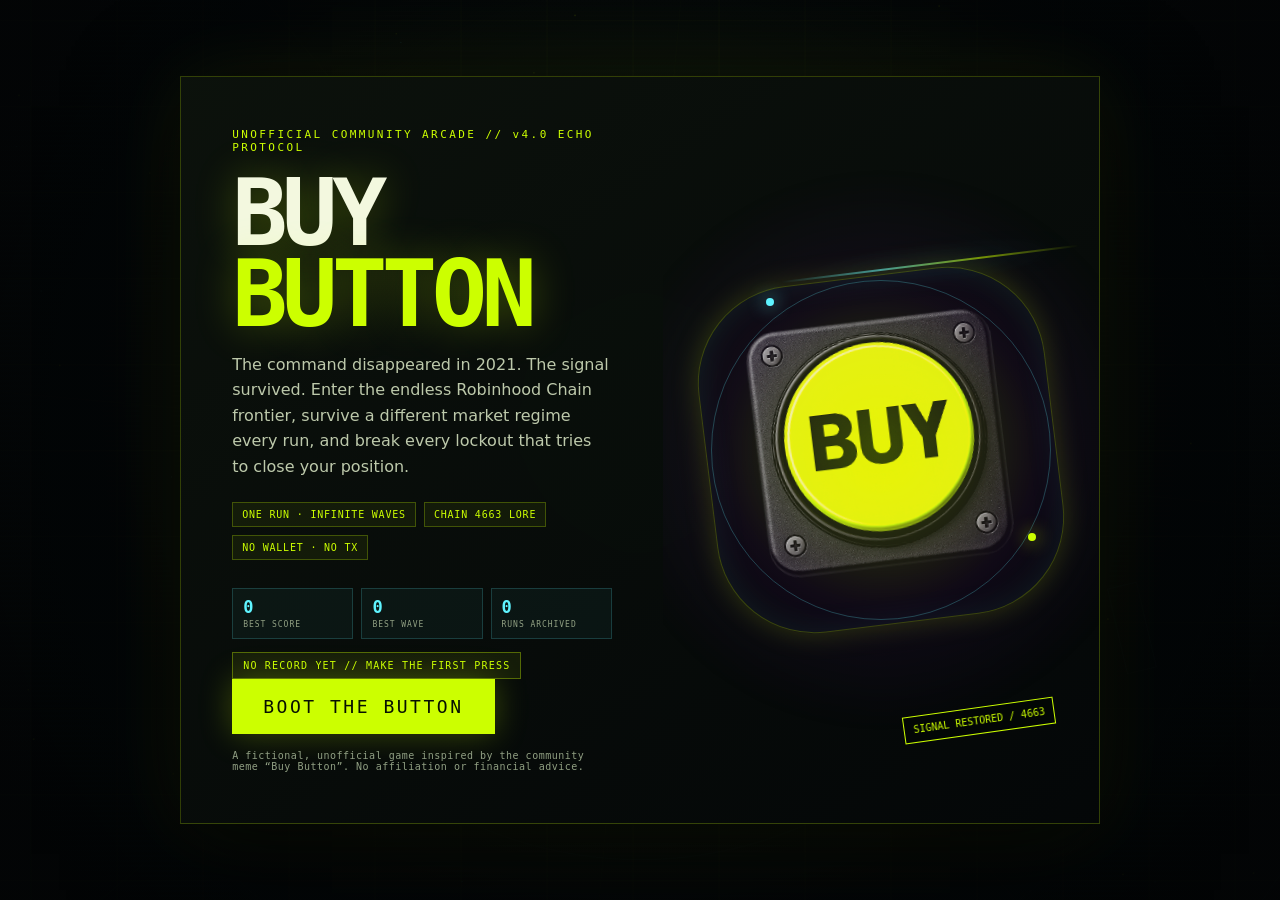
==== commit 73d2db3f: "Update hover effects and UI transitions" ====
--- a/buy-button-v4.html
+++ b/buy-button-v4.html
@@ -1110,6 +1110,380 @@
         bottom: 24%;
       }
     }
+    /* Extra-small landscape phones: the arena gets priority over chrome.
+       Keep labels readable, but reclaim every spare pixel from the HUD and
+       menu cards so the playfield never feels boxed in. */
+    @media (orientation: landscape) and (max-height: 700px) and (max-width: 1100px),
+           (min-aspect-ratio: 1/1) and (max-height: 700px) and (max-width: 1100px) {
+      #menu, #briefing, #gameover, #shop, #pause, #easterEggs, #levelup {
+        padding: 7px;
+      }
+      .menu-card {
+        width: min(480px, 100%);
+        height: auto;
+        max-height: calc(100dvh - 10px);
+      }
+      .menu-copy {
+        padding: 9px 12px;
+      }
+      .menu-copy .eyebrow,
+      .briefing-card .eyebrow,
+      .gameover-card .eyebrow,
+      .shop-card .eyebrow,
+      .pause-card .eyebrow {
+        font-size: 7px;
+        letter-spacing: .12em;
+      }
+      .menu-copy h1 {
+        margin: 3px 0 4px;
+        font-size: clamp(24px, 7vh, 31px);
+      }
+      .menu-copy p {
+        font-size: 9px;
+        line-height: 1.24;
+      }
+      .menu-meta {
+        gap: 4px;
+        margin: 6px 0 7px;
+      }
+      .chip {
+        padding: 4px 6px;
+        font-size: 6px;
+      }
+      .record-strip {
+        gap: 4px;
+        margin-top: 5px;
+      }
+      .record-cell {
+        padding: 5px 6px;
+      }
+      .record-cell b {
+        font-size: 11px;
+      }
+      .record-cell span {
+        font-size: 5px;
+      }
+      .record-badge {
+        margin-top: 6px;
+        padding: 4px 6px;
+        font-size: 6px;
+      }
+      .menu-copy #startBtn {
+        min-height: 33px;
+        padding: 7px 11px;
+        font-size: 10px;
+      }
+      .fineprint {
+        margin-top: 6px;
+        font-size: 6px;
+        line-height: 1.25;
+      }
+
+      .briefing-card, .gameover-card, .pause-card, .levelup-card, .easter-card, .shop-card {
+        padding: 13px;
+        max-height: calc(100dvh - 10px);
+      }
+      .briefing-card h2, .gameover-card h2, .shop-card h2, .pause-card h2, .levelup-card h2, .easter-head h2 {
+        margin: 6px 0 7px;
+        font-size: clamp(18px, 5.5vh, 27px);
+      }
+      .briefing-card p, .gameover-card p, .shop-head p, .levelup-card p, .easter-head p {
+        font-size: 9px;
+        line-height: 1.35;
+      }
+      .briefing-log {
+        margin: 9px 0;
+        padding: 7px 9px;
+        font-size: 8px;
+        line-height: 1.35;
+      }
+      .briefing-actions {
+        gap: 5px;
+        margin-top: 10px;
+      }
+      .briefing-actions .main-btn,
+      .briefing-actions .ghost-btn,
+      .pause-actions .main-btn,
+      .pause-actions .ghost-btn,
+      .pause-actions .danger-btn,
+      .shop-actions .main-btn,
+      .shop-actions .danger-btn {
+        min-height: 34px;
+        padding: 8px 11px;
+        font-size: 9px;
+      }
+      .upgrade-grid, .weapon-upgrade-grid, .levelup-grid {
+        gap: 5px;
+      }
+      .upgrade-card, .weapon-upgrade-grid .upgrade-card {
+        padding: 8px;
+      }
+      .upgrade-card h3 {
+        font-size: 11px;
+      }
+      .upgrade-card p {
+        margin-bottom: 7px;
+        font-size: 9px;
+        line-height: 1.3;
+      }
+      .upgrade-btn {
+        min-height: 30px;
+        padding: 7px 6px;
+        font-size: 9px;
+      }
+      .pause-card {
+        width: min(620px, 100%);
+      }
+      .settings-panel {
+        margin-top: 10px;
+        padding: 8px;
+      }
+      .settings-head {
+        gap: 7px;
+        margin-bottom: 6px;
+      }
+      .settings-head b {
+        font-size: 8px;
+      }
+      .settings-head span {
+        font-size: 7px;
+      }
+      .settings-grid {
+        gap: 5px 6px;
+      }
+      .setting-row {
+        gap: 6px;
+        min-height: 30px;
+        padding: 5px 6px;
+      }
+      .setting-copy b {
+        font-size: 8px;
+      }
+      .setting-copy span {
+        margin-top: 2px;
+        font-size: 8px;
+        line-height: 1.2;
+      }
+      .setting-control {
+        gap: 4px;
+        font-size: 8px;
+      }
+      .setting-control input[type="range"] {
+        width: 78px;
+      }
+      .setting-control input[type="checkbox"] {
+        width: 14px;
+        height: 14px;
+      }
+      .setting-control output {
+        min-width: 28px;
+      }
+      .settings-note {
+        margin-top: 7px;
+        font-size: 7px;
+        line-height: 1.3;
+      }
+      .pause-actions {
+        gap: 5px;
+        margin-top: 9px;
+      }
+      .shop-card {
+        width: min(900px, 100%);
+      }
+      .shop-head {
+        gap: 7px;
+        margin-bottom: 9px;
+      }
+      .shop-coins,
+      .easter-count {
+        font-size: 11px;
+      }
+      .levelup-card {
+        width: min(720px, 100%);
+      }
+      .levelup-grid {
+        margin-top: 10px;
+      }
+      .level-choice {
+        min-height: 105px;
+        padding: 8px;
+      }
+      .level-choice b {
+        margin: 5px 0 4px;
+        font-size: 12px;
+      }
+      .level-choice span {
+        font-size: 9px;
+        line-height: 1.3;
+      }
+      .level-choice small {
+        font-size: 7px;
+      }
+      .easter-card {
+        width: min(900px, 100%);
+      }
+      .easter-head {
+        gap: 7px;
+        margin-bottom: 9px;
+      }
+      .easter-grid {
+        gap: 5px;
+      }
+      .egg-entry {
+        min-height: 110px;
+        padding: 8px;
+      }
+      .egg-entry h3 {
+        margin: 9px 0 4px;
+        font-size: 10px;
+      }
+      .egg-entry p {
+        min-height: 0;
+        font-size: 8px;
+        line-height: 1.3;
+      }
+      .egg-clue {
+        margin-top: 7px;
+        font-size: 7px;
+      }
+
+      /* Combat HUD */
+      #ui .top-hud {
+        inset: 5px 6px auto;
+        gap: 4px;
+      }
+      #ui .hud-box {
+        padding: 3px 5px;
+      }
+      #ui .hud-label {
+        font-size: 5px;
+        letter-spacing: .08em;
+      }
+      #ui .hud-value {
+        margin-top: 1px;
+        font-size: 10px;
+      }
+      #ui .hud-left .hud-label[style] {
+        margin-top: 2px !important;
+      }
+      #ui .health-track, #ui .energy-track {
+        height: 3px;
+        margin-top: 2px;
+      }
+      #ui .hud-right,
+      #ui .run-mutator {
+        display: none;
+      }
+      #ui .wave-box {
+        min-width: 68px;
+      }
+      #ui .wave-num {
+        font-size: 14px;
+      }
+      #ui .wave-name {
+        margin-top: 2px;
+        font-size: 5px;
+      }
+      #ui .lock-status {
+        top: 52px;
+        right: 40px;
+        max-width: 145px;
+        padding: 3px 6px;
+        font-size: 6px;
+      }
+      #ui .pause-hud-btn {
+        top: 52px;
+        right: 6px;
+        min-width: 28px;
+        width: 28px;
+        height: 22px;
+        padding: 2px 4px;
+        font-size: 10px;
+      }
+      #ui .boss-hud {
+        top: 76px;
+        width: calc(100% - 18px);
+        padding: 3px 6px;
+      }
+      #ui .boss-hud-line {
+        font-size: 6px;
+      }
+      #ui .boss-track {
+        height: 3px;
+        margin-top: 2px;
+      }
+      #ui .bottom-hud {
+        left: 6px;
+        right: 6px;
+        bottom: max(5px, env(safe-area-inset-bottom));
+        grid-template-columns: minmax(0, 1fr) minmax(0, 190px);
+        grid-template-rows: 29px;
+        align-items: end;
+        gap: 4px;
+      }
+      #ui .weapon-bar {
+        gap: 3px;
+        justify-content: flex-start;
+      }
+      #ui .weapon-btn {
+        flex-basis: 60px;
+        width: 60px;
+        min-height: 29px;
+        height: 29px;
+        padding: 3px 2px;
+        font-size: 6px;
+        letter-spacing: .02em;
+        overflow: hidden;
+        text-align: center;
+        text-overflow: ellipsis;
+        white-space: nowrap;
+      }
+      #ui .weapon-btn small,
+      #ui .ability-btn small {
+        display: none;
+      }
+      #ui .ability-bar {
+        width: min(190px, 35vw);
+        gap: 3px;
+      }
+      #ui .ability-btn {
+        min-height: 29px;
+        height: 29px;
+        padding: 3px 2px;
+        font-size: 6px;
+        letter-spacing: 0;
+      }
+      #ui #autoFireBtn {
+        position: absolute;
+        right: 0;
+        top: -20px;
+        min-width: 0;
+        width: auto;
+        height: 17px;
+        padding: 3px 5px;
+        font-size: 6px;
+      }
+      #ui .story-banner {
+        bottom: 18%;
+        width: calc(100% - 18px);
+      }
+      #ui .story-banner .line {
+        padding: 3px 6px;
+        font-size: 6px;
+        line-height: 1.25;
+      }
+      #ui .combat-flash {
+        top: 19%;
+        max-width: 86vw;
+        font-size: clamp(10px, 2.7vw, 13px);
+        line-height: 1.1;
+        letter-spacing: .08em;
+      }
+      #ui .toast {
+        top: 13%;
+        font-size: 7px;
+      }
+    }
     @media (prefers-reduced-motion: reduce) {
       *, *::before, *::after { animation-duration: .01ms !important; transition-duration: .01ms !important; }
     }
@@ -1364,6 +1738,11 @@
       const safeMatchMedia = (query) => typeof window.matchMedia === "function" && window.matchMedia(query).matches;
       const browserNavigator = window.navigator || {};
       const hardwareConcurrency = Number(browserNavigator.hardwareConcurrency) || 0;
+      const compactLandscapeViewport = (
+        (window.innerWidth || 0) > (window.innerHeight || 0)
+        && (window.innerWidth || 0) <= 1100
+        && (window.innerHeight || 0) <= 700
+      );
       // Touch devices need a little more breathing room than a desktop
       // viewport: the compact HUD leaves more of the arena visible, while
       // the opening waves ease in instead of throwing a full-speed swarm at
@@ -1372,7 +1751,7 @@
         safeMatchMedia("(max-width: 820px)") && safeMatchMedia("(hover: none)")
       ) || (("ontouchstart" in window) && (window.innerWidth || 0) <= 900) || (
         (window.innerWidth || 0) <= 900 && (window.innerHeight || 0) <= 600
-      );
+      ) || compactLandscapeViewport;
       const getKeyCode = (event) => {
         if (event && event.code) return event.code;
         const key = event && event.key;
@@ -1471,6 +1850,16 @@
       const mobileBurstInterval = () => compactDevice
         ? Math.max(.42, .68 - wave * .006)
         : Math.max(.18, .38 - wave * .006);
+      const landscapeCompactViewport = () => {
+        const width = Number(window.innerWidth) || 0;
+        const height = Number(window.innerHeight) || 0;
+        return width > height && width <= 1100 && height <= 700;
+      };
+      const viewportZoom = () => {
+        const base = clamp(Number(gameSettings.zoom) || 1, .32, 1.32);
+        return landscapeCompactViewport() ? base * .88 : base;
+      };
+      const coreVisualScale = () => landscapeCompactViewport() ? .82 : 1;
       const isPortraitMobile = () => {
         const width = Number(window.innerWidth) || 0;
         const height = Number(window.innerHeight) || 0;
@@ -2122,7 +2511,7 @@
         // Keep hostiles just beyond the visible perimeter.  The distance is
         // zoom-aware, capped for very wide arenas, and short enough that the
         // player reaches a real engagement quickly on both desktop and phone.
-        const zoom = clamp(Number(gameSettings.zoom) || 1, .32, 1.32);
+        const zoom = viewportZoom();
         const viewportSpan = Math.max(W, H) / zoom;
         return clamp(viewportSpan * .55 + rand(70, 150) + extra, 300, 1180);
       }
@@ -2130,7 +2519,7 @@
         // Long routes should resolve quickly, but close/ranged enemies still
         // need room to telegraph their patterns.  The ramp is based on the
         // visible world reach so it remains consistent at every zoom level.
-        const zoom = clamp(Number(gameSettings.zoom) || 1, .32, 1.32);
+        const zoom = viewportZoom();
         const visibleReach = Math.max(W, H) / (2 * zoom);
         const start = Math.max(280, visibleReach * .72);
         const span = Math.max(260, visibleReach * .78);
@@ -2532,7 +2921,7 @@
       }
       function nearestEnemy() {
         let best = null, bestD = Infinity, fallback = null, fallbackD = Infinity;
-        const assistRange = 980 / gameSettings.zoom;
+        const assistRange = 980 / viewportZoom();
         if (hardLockTarget?.alive && dist(hardLockTarget, player) <= assistRange * 1.25) return (lockTarget = hardLockTarget);
         if (hardLockTarget && !hardLockTarget.alive) hardLockTarget = null;
         for (const e of enemies) if (e.alive) {
@@ -2568,11 +2957,11 @@
         return e ? Math.atan2(e.y - player.y, e.x - player.x) : -Math.PI / 2;
       }
       function screenToWorld(sx, sy) {
-        const zoom = gameSettings.zoom || 1;
+        const zoom = viewportZoom();
         return { x: player.x + (sx - W / 2) / zoom, y: player.y + (sy - H / 2) / zoom };
       }
       function worldToScreen(wx, wy) {
-        const zoom = gameSettings.zoom || 1;
+        const zoom = viewportZoom();
         return { x: (wx - player.x) * zoom + W / 2, y: (wy - player.y) * zoom + H / 2 };
       }
       function particle(x, y, color = ACID, count = 5, force = 150) {
@@ -2950,7 +3339,8 @@
       }
       function drawBuyCore(t) {
         const pulse = 1 + Math.sin(t * 3) * .018, cx = W / 2, cy = H / 2;
-        ctx.save(); ctx.translate(cx, cy); ctx.scale(pulse, pulse);
+        const visualScale = coreVisualScale();
+        ctx.save(); ctx.translate(cx, cy); ctx.scale(pulse * visualScale, pulse * visualScale);
         const r = 32 + Math.sin(t * 2.2) * 2;
           const now = nowMs();
         const weapon = weapons[player.weapon] || weapons[0];
